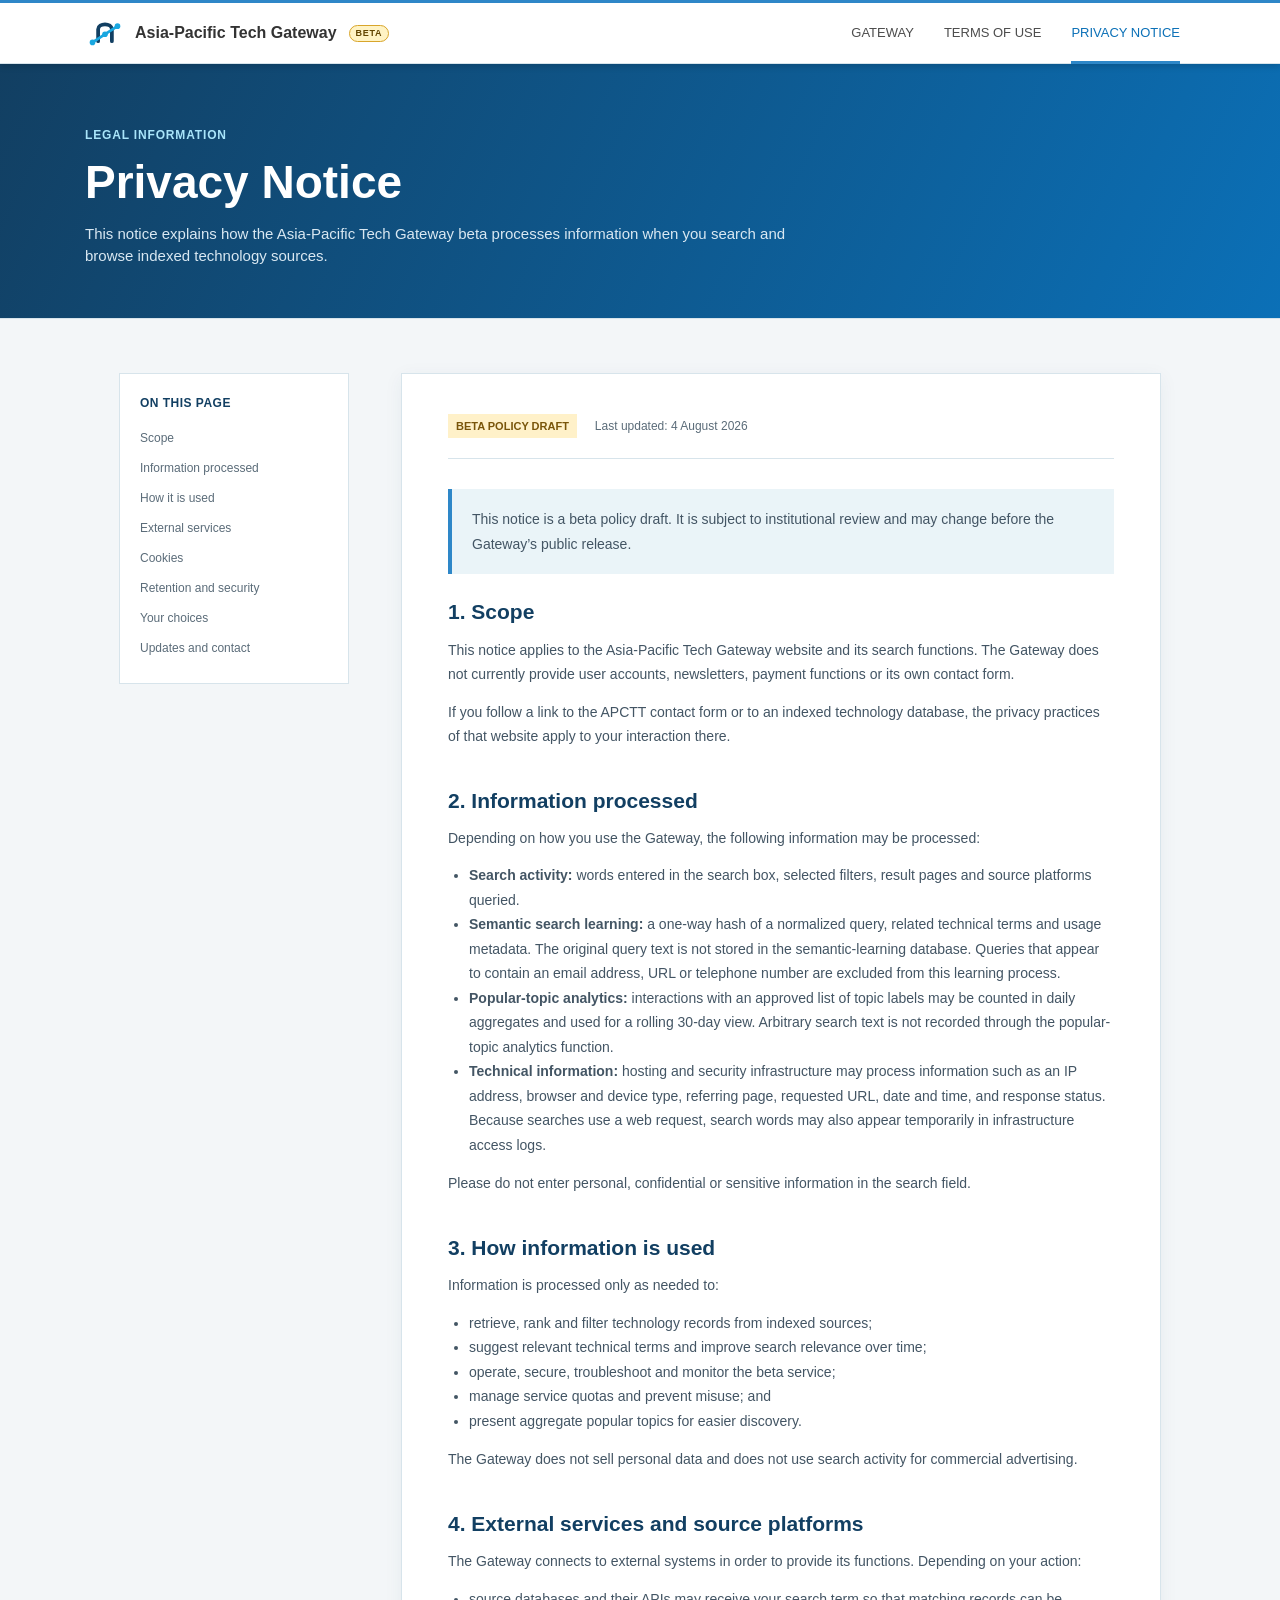
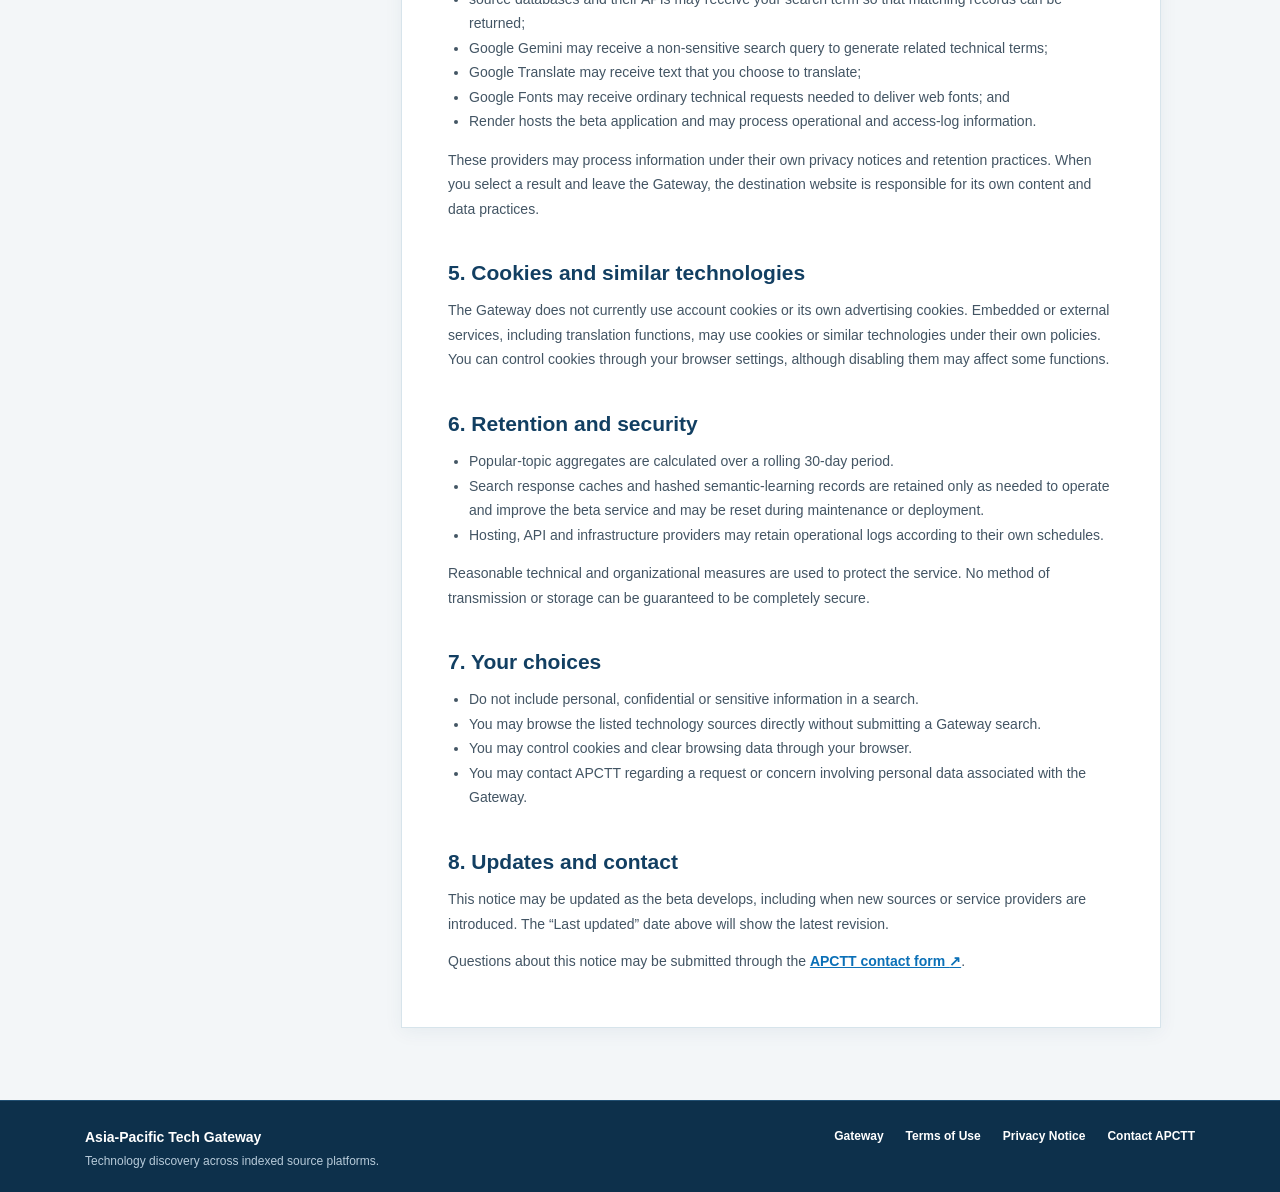
==== frontend/privacy-notice.html @ 3341d46a "Harden and refine APTG beta" ====
<!DOCTYPE html>
<html lang="en">
<head>
  <meta charset="UTF-8">
  <meta name="viewport" content="width=device-width, initial-scale=1.0">
  <meta http-equiv="Content-Security-Policy" content="default-src 'self'; base-uri 'self'; object-src 'none'; form-action 'self'; img-src 'self' data:; font-src 'self' data: https://fonts.gstatic.com; style-src 'self' 'unsafe-inline' https://fonts.googleapis.com; script-src 'none'; connect-src 'none';">
  <meta name="description" content="Privacy Notice for the Asia-Pacific Tech Gateway beta service.">
  <title>Privacy Notice | Asia-Pacific Tech Gateway</title>
  <link rel="preconnect" href="https://fonts.googleapis.com">
  <link rel="preconnect" href="https://fonts.gstatic.com" crossorigin>
  <link rel="icon" type="image/svg+xml" href="assets/tech-gateway-app-icon.svg?v=1">
  <link href="https://fonts.googleapis.com/css2?family=Roboto:wght@400;500;700&amp;display=swap" rel="stylesheet">
  <link rel="stylesheet" href="styles.css?v=17">
  <link rel="stylesheet" href="apctt-theme.css?v=5">
</head>
<body class="prototype-preview legal-page">
  <main class="apse">
    <nav class="gateway-nav" aria-label="Legal page navigation">
      <div class="gateway-container gateway-nav-inner">
        <a class="gateway-nav-brand" href="index.html">
          <img class="gateway-nav-logo" src="assets/tech-gateway-mark.svg" alt="" width="42" height="42">
          <strong>Asia-Pacific Tech Gateway</strong>
          <span class="gateway-beta-badge" aria-label="Beta version">Beta</span>
        </a>
        <div class="gateway-nav-links legal-nav-links">
          <a href="index.html">Gateway</a>
          <a href="terms-of-use.html">Terms of Use</a>
          <a class="active" href="privacy-notice.html">Privacy Notice</a>
        </div>
      </div>
    </nav>

    <header class="legal-hero" aria-labelledby="privacy-title">
      <div class="gateway-container">
        <span class="legal-eyebrow">Legal information</span>
        <h1 id="privacy-title">Privacy Notice</h1>
        <p>This notice explains how the Asia-Pacific Tech Gateway beta processes information when you search and browse indexed technology sources.</p>
      </div>
    </header>

    <div class="gateway-container legal-layout">
      <aside class="legal-toc" aria-label="On this page">
        <strong>On this page</strong>
        <a href="#scope">Scope</a>
        <a href="#information">Information processed</a>
        <a href="#purposes">How it is used</a>
        <a href="#services">External services</a>
        <a href="#cookies">Cookies</a>
        <a href="#retention">Retention and security</a>
        <a href="#choices">Your choices</a>
        <a href="#updates">Updates and contact</a>
      </aside>

      <article class="legal-article">
        <div class="legal-status">
          <strong>Beta policy draft</strong>
          <span>Last updated: 4 August 2026</span>
        </div>

        <div class="legal-callout">
          <p>This notice is a beta policy draft. It is subject to institutional review and may change before the Gateway’s public release.</p>
        </div>

        <section id="scope">
          <h2>1. Scope</h2>
          <p>This notice applies to the Asia-Pacific Tech Gateway website and its search functions. The Gateway does not currently provide user accounts, newsletters, payment functions or its own contact form.</p>
          <p>If you follow a link to the APCTT contact form or to an indexed technology database, the privacy practices of that website apply to your interaction there.</p>
        </section>

        <section id="information">
          <h2>2. Information processed</h2>
          <p>Depending on how you use the Gateway, the following information may be processed:</p>
          <ul>
            <li><strong>Search activity:</strong> words entered in the search box, selected filters, result pages and source platforms queried.</li>
            <li><strong>Semantic search learning:</strong> a one-way hash of a normalized query, related technical terms and usage metadata. The original query text is not stored in the semantic-learning database. Queries that appear to contain an email address, URL or telephone number are excluded from this learning process.</li>
            <li><strong>Popular-topic analytics:</strong> interactions with an approved list of topic labels may be counted in daily aggregates and used for a rolling 30-day view. Arbitrary search text is not recorded through the popular-topic analytics function.</li>
            <li><strong>Technical information:</strong> hosting and security infrastructure may process information such as an IP address, browser and device type, referring page, requested URL, date and time, and response status. Because searches use a web request, search words may also appear temporarily in infrastructure access logs.</li>
          </ul>
          <p>Please do not enter personal, confidential or sensitive information in the search field.</p>
        </section>

        <section id="purposes">
          <h2>3. How information is used</h2>
          <p>Information is processed only as needed to:</p>
          <ul>
            <li>retrieve, rank and filter technology records from indexed sources;</li>
            <li>suggest relevant technical terms and improve search relevance over time;</li>
            <li>operate, secure, troubleshoot and monitor the beta service;</li>
            <li>manage service quotas and prevent misuse; and</li>
            <li>present aggregate popular topics for easier discovery.</li>
          </ul>
          <p>The Gateway does not sell personal data and does not use search activity for commercial advertising.</p>
        </section>

        <section id="services">
          <h2>4. External services and source platforms</h2>
          <p>The Gateway connects to external systems in order to provide its functions. Depending on your action:</p>
          <ul>
            <li>source databases and their APIs may receive your search term so that matching records can be returned;</li>
            <li>Google Gemini may receive a non-sensitive search query to generate related technical terms;</li>
            <li>Google Translate may receive text that you choose to translate;</li>
            <li>Google Fonts may receive ordinary technical requests needed to deliver web fonts; and</li>
            <li>Render hosts the beta application and may process operational and access-log information.</li>
          </ul>
          <p>These providers may process information under their own privacy notices and retention practices. When you select a result and leave the Gateway, the destination website is responsible for its own content and data practices.</p>
        </section>

        <section id="cookies">
          <h2>5. Cookies and similar technologies</h2>
          <p>The Gateway does not currently use account cookies or its own advertising cookies. Embedded or external services, including translation functions, may use cookies or similar technologies under their own policies. You can control cookies through your browser settings, although disabling them may affect some functions.</p>
        </section>

        <section id="retention">
          <h2>6. Retention and security</h2>
          <ul>
            <li>Popular-topic aggregates are calculated over a rolling 30-day period.</li>
            <li>Search response caches and hashed semantic-learning records are retained only as needed to operate and improve the beta service and may be reset during maintenance or deployment.</li>
            <li>Hosting, API and infrastructure providers may retain operational logs according to their own schedules.</li>
          </ul>
          <p>Reasonable technical and organizational measures are used to protect the service. No method of transmission or storage can be guaranteed to be completely secure.</p>
        </section>

        <section id="choices">
          <h2>7. Your choices</h2>
          <ul>
            <li>Do not include personal, confidential or sensitive information in a search.</li>
            <li>You may browse the listed technology sources directly without submitting a Gateway search.</li>
            <li>You may control cookies and clear browsing data through your browser.</li>
            <li>You may contact APCTT regarding a request or concern involving personal data associated with the Gateway.</li>
          </ul>
        </section>

        <section id="updates">
          <h2>8. Updates and contact</h2>
          <p>This notice may be updated as the beta develops, including when new sources or service providers are introduced. The “Last updated” date above will show the latest revision.</p>
          <p>Questions about this notice may be submitted through the <a href="https://apctt.org/form/contact-us" target="_blank" rel="noopener noreferrer">APCTT contact form <span aria-hidden="true">↗</span></a>.</p>
        </section>
      </article>
    </div>
    <footer class="gateway-legal-footer">
      <div class="gateway-container gateway-legal-footer-inner">
        <div>
          <strong>Asia-Pacific Tech Gateway</strong>
          <p>Technology discovery across indexed source platforms.</p>
        </div>
        <nav aria-label="Legal information">
          <a href="index.html">Gateway</a>
          <a href="terms-of-use.html">Terms of Use</a>
          <a href="privacy-notice.html" aria-current="page">Privacy Notice</a>
          <a href="https://apctt.org/form/contact-us" target="_blank" rel="noopener noreferrer">Contact APCTT</a>
        </nav>
      </div>
    </footer>
  </main>
</body>
</html>
---- frontend/styles.css ----
.prototype-preview {
  margin: 0;
}

.apse {
  --blue-950: #101157;
  --blue-900: #153b72;
  --blue-800: #255f9e;
  --blue-700: #337ab7;
  --blue-600: #2e87c8;
  --blue-100: #e5eff8;
  --blue-50: #f1f6fa;
  --un-blue: #009edb; /* UN/ESCAP brand blue — used sparingly as an accent */
  --ink: #212529;
  --muted: #596674;
  --line: #d5e0ea;
  --soft: #f2f4f6;
  --white: #fff;
  --green: #237a57;
  --green-bg: #eaf7f0;
  --amber: #9b6515;
  --amber-bg: #fff5df;
  --slate-bg: #eef2f6;
  --shadow: 0 8px 28px rgba(16, 17, 87, 0.08);
  --font-body: "DM Sans", Arial, sans-serif;
  --font-display: "Manrope", Arial, sans-serif;
  display: flex;
  flex-direction: column;
  width: 100%;
  min-height: 100vh;
  margin: 0;
  color: var(--ink);
  background: var(--white);
  font-family: var(--font-body);
  line-height: 1.55;
  -webkit-font-smoothing: antialiased;
}

/* When page content is shorter than the viewport (e.g. the blank search
   state, or zoomed way out), stretch the closing About section to fill the
   remaining space instead of leaving bare white background beneath it. */
.apse > .app-view {
  flex: 0 0 auto;
}

.apse,
.apse * {
  box-sizing: border-box;
}

.apse button,
.apse input,
.apse select {
  font: inherit;
}

.apse button,
.apse a {
  -webkit-tap-highlight-color: transparent;
}

.apse a {
  color: inherit;
}

.gateway-container {
  width: min(1180px, calc(100% - 48px));
  margin: 0 auto;
}

.apse .visually-hidden {
  position: absolute;
  width: 1px;
  height: 1px;
  padding: 0;
  margin: -1px;
  overflow: hidden;
  clip: rect(0, 0, 0, 0);
  white-space: nowrap;
  border: 0;
}

.gateway-nav {
  position: sticky;
  z-index: 20;
  top: 0;
  border-bottom: 1px solid #cbd9e5;
  background: rgba(255, 255, 255, 0.97);
  box-shadow: 0 3px 14px rgba(16, 17, 87, 0.06);
  backdrop-filter: blur(10px);
}

.gateway-nav-inner {
  display: flex;
  min-height: 66px;
  align-items: stretch;
  justify-content: space-between;
  gap: 32px;
}

.gateway-nav-brand {
  display: flex;
  min-width: 215px;
  align-items: center;
  flex-direction: row;
  gap: 10px;
  justify-content: center;
  color: var(--blue-950);
  text-decoration: none;
}

.gateway-nav-logo {
  display: block;
  width: 42px;
  height: 42px;
  flex: 0 0 42px;
}

.gateway-nav-brand strong {
  font-family: var(--font-display);
  font-size: 15px;
  line-height: 1.2;
  white-space: nowrap;
}

.gateway-nav-brand span {
  margin-top: 3px;
  color: #708092;
  font-size: 9px;
  font-weight: 600;
  letter-spacing: 0.08em;
  text-transform: uppercase;
}

.gateway-nav-brand .gateway-beta-badge {
  display: inline-flex;
  margin: 0 0 0 2px;
  align-items: center;
  padding: 3px 6px;
  border: 1px solid #d8a52b;
  border-radius: 999px;
  color: #624500;
  background: #fff3c4;
  font-family: var(--font-body);
  font-size: 9px;
  font-weight: 700;
  line-height: 1;
  letter-spacing: 0.08em;
  white-space: nowrap;
}

.gateway-nav-links {
  display: flex;
  align-items: stretch;
}

.gateway-nav-links a {
  position: relative;
  display: flex;
  align-items: center;
  gap: 8px;
  padding: 0 20px;
  color: #4c5e70;
  font-size: 12px;
  font-weight: 700;
  text-decoration: none;
  white-space: nowrap;
}

.gateway-nav-links a::after {
  position: absolute;
  right: 20px;
  bottom: -1px;
  left: 20px;
  height: 3px;
  background: var(--blue-700);
  content: "";
  opacity: 0;
  transform: scaleX(0.5);
  transition: 0.2s ease;
}

.gateway-nav-links a:hover,
.gateway-nav-links a.active {
  color: var(--blue-700);
}

.gateway-nav-links a:hover::after,
.gateway-nav-links a.active::after {
  opacity: 1;
  transform: scaleX(1);
}

.nav-number {
  color: #91a3b4;
  font-size: 9px;
  font-weight: 700;
}

.nav-label-short {
  display: none;
}

/* Google Translate widget in the nav — tame the default styling */
.nav-translate {
  display: flex;
  align-items: center;
  padding-left: 16px;
}

.nav-translate .goog-te-gadget-simple {
  display: inline-flex;
  align-items: center;
  height: 34px;
  padding: 0 10px;
  border: 1px solid var(--line);
  border-radius: 3px;
  background: var(--white);
  font-family: var(--font-body);
  font-size: 12px;
}

.nav-translate .goog-te-gadget-simple:hover {
  border-color: var(--blue-600);
}

.nav-translate .goog-te-gadget-simple a,
.nav-translate .goog-te-gadget-simple span {
  color: #4c5e70;
  text-decoration: none;
}

.nav-translate .goog-te-gadget-icon {
  display: none;
}

/* Suppress Google's injected top banner frame and body offset */
.goog-te-banner-frame {
  display: none !important;
}

body {
  top: 0 !important;
}

.hero {
  position: relative;
  overflow: hidden;
  border-bottom: 1px solid #d5e0ea;
  background:
    linear-gradient(90deg, rgba(51, 122, 183, 0.055) 1px, transparent 1px),
    linear-gradient(rgba(51, 122, 183, 0.055) 1px, transparent 1px),
    linear-gradient(135deg, #ffffff 0%, #edf5fb 100%);
  background-size: 48px 48px, 48px 48px, auto;
}

.hero-pattern {
  position: absolute;
  top: -115px;
  right: -80px;
  width: 530px;
  height: 530px;
  border: 1px solid rgba(51, 122, 183, 0.12);
  border-radius: 50%;
  box-shadow:
    0 0 0 65px rgba(51, 122, 183, 0.03),
    0 0 0 130px rgba(51, 122, 183, 0.02);
}

.hero-pattern::before,
.hero-pattern::after {
  position: absolute;
  border: 1px solid rgba(51, 122, 183, 0.12);
  border-radius: 50%;
  content: "";
}

.hero-pattern::before {
  inset: 95px;
}

.hero-pattern::after {
  inset: 195px;
  background: rgba(255, 255, 255, 0.42);
}

.hero-content {
  position: relative;
  z-index: 1;
  max-width: 980px;
  padding-top: 68px;
  padding-bottom: 70px;
  text-align: center;
}

.hero-network-visual {
  display: none;
}

.eyebrow,
.section-kicker {
  color: var(--blue-700);
  font-size: 12px;
  font-weight: 700;
  letter-spacing: 0.16em;
  text-transform: uppercase;
}

.eyebrow {
  display: inline-flex;
  align-items: center;
  gap: 8px;
}

.eyebrow span {
  width: 22px;
  height: 2px;
  background: var(--un-blue);
}

.apse h1,
.apse h2,
.apse h3 {
  margin-top: 0;
  font-family: var(--font-display);
}

.hero h1 {
  max-width: 850px;
  margin: 19px auto 18px;
  color: #101157;
  font-size: clamp(36px, 5.1vw, 60px);
  line-height: 1.12;
  letter-spacing: -0.035em;
}

.hero h1 em {
  color: #337ab7;
  font-style: normal;
}

.hero-content > p {
  max-width: 670px;
  margin: 0 auto 36px;
  color: #526c86;
  font-size: 18px;
}

.search-form {
  display: flex;
  width: min(850px, 100%);
  min-height: 70px;
  margin: 0 auto;
  padding: 7px;
  border: 1px solid #b9cfe1;
  border-radius: 4px;
  background: var(--white);
  box-shadow: 0 12px 30px rgba(16, 17, 87, 0.11);
}

.search-icon {
  position: relative;
  flex: 0 0 52px;
}

.search-icon::before {
  position: absolute;
  top: 18px;
  left: 18px;
  width: 13px;
  height: 13px;
  border: 2px solid #71849a;
  border-radius: 50%;
  content: "";
}

.search-icon::after {
  position: absolute;
  top: 32px;
  left: 32px;
  width: 7px;
  height: 2px;
  background: #71849a;
  content: "";
  transform: rotate(45deg);
}

.search-form input {
  min-width: 0;
  flex: 1;
  border: 0;
  outline: 0;
  color: var(--ink);
  font-size: 16px;
}

.search-form input::placeholder {
  color: #8a99a9;
}

.button {
  display: inline-flex;
  align-items: center;
  justify-content: center;
  border-radius: 3px;
  font-weight: 700;
  text-decoration: none;
  cursor: pointer;
  transition: 0.2s ease;
}

.button-primary {
  border: 1px solid var(--blue-700);
  color: var(--white);
  background: var(--blue-700);
}

.apse a.button-primary {
  color: var(--white);
}

.button-primary:hover {
  border-color: var(--blue-900);
  background: var(--blue-900);
}

.search-button {
  min-width: 195px;
  gap: 8px;
  border: 0;
}

.search-button svg {
  width: 18px;
  fill: none;
  stroke: currentColor;
  stroke-linecap: round;
  stroke-linejoin: round;
  stroke-width: 2;
}

.popular-searches {
  display: flex;
  align-items: flex-start;
  flex-direction: column;
  justify-content: center;
  gap: 10px;
  margin-top: 25px;
  color: #6b7d91;
  font-size: 13px;
}

#popular-searches-label {
  white-space: nowrap;
}

.chip-list {
  display: flex;
  flex-wrap: wrap;
  justify-content: flex-start;
  gap: 8px;
}

.chip-list button {
  padding: 7px 12px;
  border: 1px solid #c5d7e6;
  border-radius: 3px;
  color: #395c7f;
  background: rgba(255, 255, 255, 0.75);
  font-size: 12px;
  cursor: pointer;
}

.chip-list button:hover {
  border-color: var(--blue-600);
  color: var(--blue-800);
  background: var(--white);
}

.search-section {
  padding: 32px 0 92px;
}

.sources-section {
  padding: 82px 0 92px;
}

.section-heading {
  display: flex;
  align-items: flex-end;
  justify-content: space-between;
  gap: 32px;
  margin-bottom: 35px;
}

.section-heading h2 {
  margin: 8px 0 7px;
  color: var(--blue-950);
  font-size: clamp(27px, 3vw, 36px);
  line-height: 1.2;
  letter-spacing: -0.025em;
}

.section-heading p {
  margin: 0;
  color: var(--muted);
}

#results-summary {
  color: #6b7d91;
  font-size: 12px;
  font-weight: 600;
}

.text-button {
  display: inline-flex;
  align-items: center;
  gap: 7px;
  padding: 8px 0;
  border: 0;
  color: var(--blue-700);
  background: transparent;
  font-size: 13px;
  font-weight: 700;
  cursor: pointer;
}

.text-button svg {
  width: 15px;
  fill: none;
  stroke: currentColor;
  stroke-linecap: round;
  stroke-width: 1.7;
}

.global-stats-bar {
  display: flex;
  flex-direction: column;
  gap: 22px;
  margin-bottom: 28px;
  padding: 36px 40px;
  border: 1px solid var(--blue-100);
  border-radius: 16px;
  background: var(--white);
  box-shadow: 0 18px 40px -22px rgba(16, 17, 87, 0.28);
}

.apse.has-active-search .global-stats-bar {
  gap: 0;
  padding: 18px 24px;
}

.apse.has-active-search .gsb-hint,
.apse.has-active-search .gsb-source-chips {
  display: none;
}

.apse.has-active-search .gsb-stat {
  flex-direction: row;
  justify-content: center;
  gap: 9px;
}

.apse.has-active-search .gsb-stat-number {
  font-size: 25px;
}

.apse.has-active-search .gsb-stat-label {
  font-size: 11px;
}

.gsb-stats-row {
  display: flex;
  justify-content: space-around;
  text-align: center;
}

.gsb-stat {
  display: flex;
  flex: 1 1 0;
  flex-direction: column;
  align-items: center;
  gap: 6px;
  padding: 0 16px;
  border-left: 1px solid var(--blue-100);
}

.gsb-stat:first-child {
  border-left: none;
}

.gsb-stat-number {
  color: var(--blue-800);
  font-family: var(--font-display);
  font-size: 38px;
  font-weight: 800;
  line-height: 1;
}

.gsb-stat-label {
  color: var(--muted);
  font-size: 12px;
  font-weight: 600;
  letter-spacing: 0.04em;
  text-transform: uppercase;
}

.gsb-hint {
  margin: 0;
  padding-top: 18px;
  border-top: 1px solid var(--blue-100);
  color: var(--muted);
  font-size: 13px;
}

.gsb-source-chips {
  display: flex;
  flex-wrap: wrap;
  gap: 12px;
}

.gsb-chip {
  display: inline-flex;
  align-items: center;
  gap: 6px;
  padding: 9px 16px;
  border: 1px solid var(--blue-100);
  border-radius: 999px;
  background: var(--blue-50);
  color: var(--ink);
  font-family: var(--font-body);
  font-size: 13px;
  font-weight: 600;
  cursor: pointer;
  transition: background-color 0.15s ease, border-color 0.15s ease, color 0.15s ease;
}

.gsb-chip span {
  color: var(--blue-700);
  font-weight: 800;
}

.gsb-chip:hover {
  border-color: var(--blue-700);
}

.gsb-chip.active {
  border-color: var(--blue-700);
  background: var(--blue-700);
  color: var(--white);
}

.gsb-chip.active span {
  color: var(--white);
}

.search-layout {
  display: grid;
  grid-template-columns: 245px minmax(0, 1fr);
  gap: 38px;
  align-items: start;
}

.apse:not(.has-active-search) .search-layout {
  grid-template-columns: 1fr;
}

.apse:not(.has-active-search) .filters,
.apse:not(.has-active-search) .mobile-filter-button {
  display: none;
}

.active-filters {
  display: flex;
  flex-wrap: wrap;
  gap: 8px;
  margin: -10px 0 22px;
}

.active-filters[hidden] {
  display: none;
}

.active-filter-chip {
  display: inline-flex;
  min-height: 34px;
  align-items: center;
  gap: 8px;
  padding: 6px 10px 6px 12px;
  border: 1px solid var(--blue-100);
  border-radius: 999px;
  color: var(--blue-800);
  background: var(--blue-50);
  font: 600 12px/1.2 var(--font-body);
  cursor: pointer;
}

.active-filter-chip:hover,
.active-filter-chip:focus-visible {
  border-color: var(--blue-700);
  outline: none;
}

.filters {
  position: sticky;
  top: 106px;
  padding: 24px 22px;
  border: 1px solid var(--line);
  border-radius: 4px;
  background: var(--white);
}

.filters-header {
  display: flex;
  align-items: center;
  justify-content: space-between;
  margin-bottom: 24px;
  padding-bottom: 18px;
  border-bottom: 1px solid var(--line);
}

.filters-header > div {
  display: flex;
  align-items: center;
  gap: 10px;
}

.filters h3 {
  margin: 0;
  font-size: 16px;
}

.filter-icon {
  position: relative;
  display: inline-block;
  width: 16px;
  height: 15px;
}

.filter-icon::before {
  position: absolute;
  inset: 1px 0 auto;
  height: 2px;
  background: currentColor;
  box-shadow: 0 6px currentColor, 0 12px currentColor;
  content: "";
}

.filter-icon::after {
  position: absolute;
  top: -1px;
  left: 4px;
  width: 3px;
  height: 5px;
  border: 2px solid var(--white);
  background: currentColor;
  box-shadow: 6px 6px 0 -2px var(--white), 6px 6px 0 0 currentColor, -2px 12px 0 -2px var(--white), -2px 12px 0 0 currentColor;
  content: "";
}

.filter-close {
  display: none;
  border: 0;
  background: transparent;
  font-size: 26px;
}

.filter-group {
  margin-bottom: 18px;
}

.filter-group label {
  display: block;
  margin-bottom: 7px;
  color: #344b63;
  font-size: 12px;
  font-weight: 700;
}

.filter-group select {
  width: 100%;
  height: 43px;
  padding: 0 36px 0 12px;
  border: 1px solid #ced9e3;
  border-radius: 3px;
  outline: 0;
  color: #4c6074;
  background: var(--white);
  font-size: 13px;
}

.filter-group select:focus {
  border-color: var(--blue-600);
  box-shadow: 0 0 0 3px rgba(31, 120, 207, 0.1);
}

.multiselect {
  position: relative;
}

.multiselect-toggle {
  display: flex;
  width: 100%;
  height: 43px;
  align-items: center;
  justify-content: space-between;
  padding: 0 12px;
  border: 1px solid #ced9e3;
  border-radius: 3px;
  outline: 0;
  color: #4c6074;
  background: var(--white);
  font-size: 13px;
  text-align: left;
  cursor: pointer;
}

.multiselect-toggle:hover,
.multiselect-toggle:focus {
  border-color: var(--blue-600);
}

.multiselect-toggle svg {
  width: 14px;
  flex: 0 0 14px;
  fill: none;
  stroke: #7c8ea1;
  stroke-linecap: round;
  stroke-width: 1.7;
}

.multiselect-toggle span {
  overflow: hidden;
  white-space: nowrap;
  text-overflow: ellipsis;
}

.multiselect-panel {
  position: absolute;
  z-index: 30;
  top: calc(100% + 4px);
  left: 0;
  overflow-y: auto;
  width: 100%;
  max-height: 200px;
  padding: 6px;
  border: 1px solid var(--line);
  border-radius: 4px;
  background: var(--white);
  box-shadow: 0 10px 28px rgba(16, 17, 87, 0.14);
  scrollbar-width: thin;
  scrollbar-color: #c2d4e5 var(--soft);
}

.multiselect-panel::-webkit-scrollbar {
  width: 5px;
}

.multiselect-panel::-webkit-scrollbar-track {
  background: var(--soft);
  border-radius: 3px;
}

.multiselect-panel::-webkit-scrollbar-thumb {
  border-radius: 3px;
  background: #c2d4e5;
}

.multiselect-panel::-webkit-scrollbar-thumb:hover {
  background: var(--blue-600);
}

.multiselect-option {
  display: flex;
  align-items: center;
  gap: 8px;
  padding: 7px 8px;
  border-radius: 3px;
  color: var(--ink);
  font-size: 13px;
  cursor: pointer;
}

.multiselect-option:hover {
  background: var(--soft);
}

.multiselect-option input {
  accent-color: var(--blue-700);
}

.filter-note {
  display: flex;
  gap: 9px;
  margin-top: 26px;
  padding: 13px;
  border-radius: 3px;
  color: #55708c;
  background: var(--blue-50);
}

.filter-note svg {
  flex: 0 0 17px;
  width: 17px;
  fill: none;
  stroke: var(--blue-700);
  stroke-linecap: round;
  stroke-width: 1.6;
}

.filter-note p {
  margin: 0;
  font-size: 11px;
  line-height: 1.45;
}

.mobile-filter-button {
  display: none;
}

.source-group {
  margin-bottom: 30px;
  overflow: hidden;
  border: 1px solid var(--line);
  border-radius: 4px;
  background: var(--white);
  box-shadow: 0 5px 20px rgba(18, 54, 88, 0.045);
}

.group-header {
  display: flex;
  align-items: center;
  justify-content: space-between;
  gap: 20px;
  padding: 19px 22px;
  border-bottom: 1px solid var(--line);
  background: #f4f7f9;
}

.group-source {
  display: flex;
  align-items: center;
  gap: 13px;
}

.source-initial {
  display: grid;
  width: 41px;
  height: 41px;
  flex: 0 0 41px;
  place-items: center;
  border: 1px solid #c6dbef;
  border-radius: 6px;
  color: var(--blue-800);
  background: var(--blue-100);
  font-family: var(--font-display);
  font-size: 15px;
  font-weight: 800;
}

.group-source h3 {
  margin: 0 0 2px;
  color: #183a5c;
  font-size: 16px;
}

.group-source p {
  margin: 0;
  color: #708196;
  font-size: 12px;
}

.group-meta {
  display: flex;
  align-items: center;
  gap: 12px;
}

.result-count {
  color: #6b7d91;
  font-size: 12px;
}

.status {
  display: inline-flex;
  align-items: center;
  gap: 6px;
  padding: 5px 9px;
  border-radius: 99px;
  font-size: 10px;
  font-weight: 700;
  white-space: nowrap;
}

.status::before {
  width: 5px;
  height: 5px;
  border-radius: 50%;
  background: currentColor;
  content: "";
}

.status-metadata {
  color: var(--green);
  background: var(--green-bg);
}

.status-redirect {
  color: var(--amber);
  background: var(--amber-bg);
}

.status-listed {
  color: #5b6c80;
  background: var(--slate-bg);
}

.technology-list {
  display: grid;
  grid-template-columns: 1fr 1fr;
}

.merged-grid-wrap {
  overflow: hidden;
  border: 1px solid var(--line);
  border-radius: 4px;
  background: var(--white);
  box-shadow: 0 5px 20px rgba(18, 54, 88, 0.045);
}

.technology-card {
  display: flex;
  min-width: 0;
  flex-direction: column;
  padding: 25px 25px 23px;
}

.technology-card:nth-child(odd) {
  border-right: 1px solid var(--line);
}

.technology-card:nth-child(n + 3) {
  border-top: 1px solid var(--line);
}

.technology-card.external-card {
  background: var(--surface-2, #f8f9fa);
  opacity: 0.92;
}

.card-external-link {
  display: inline-block;
  margin-top: 4px;
  padding: 9px 13px;
  font-size: 12px;
}

.card-top-row {
  display: flex;
  align-items: center;
  justify-content: space-between;
  gap: 8px;
  margin-bottom: 10px;
}

.card-top-row .card-sector {
  margin-bottom: 0;
}

.card-source-pill {
  overflow: hidden;
  max-width: 55%;
  padding: 3px 9px;
  border: 1px solid var(--blue-100);
  border-radius: 99px;
  color: var(--blue-800);
  background: var(--blue-50);
  font-size: 10px;
  font-weight: 700;
  white-space: nowrap;
  text-overflow: ellipsis;
}

.card-sector {
  margin-bottom: 10px;
  color: var(--blue-700);
  font-size: 10px;
  font-weight: 700;
  letter-spacing: 0.1em;
  text-transform: uppercase;
}

.technology-card h4 {
  margin: 0 0 10px;
  color: #173957;
  font-family: var(--font-display);
  font-size: 17px;
  line-height: 1.35;
}

.technology-card > p,
.technology-card .card-summary {
  display: -webkit-box;
  min-height: 41px;
  margin: 0 0 16px;
  overflow: hidden;
  color: #617387;
  font-size: 13px;
  line-height: 1.55;
  -webkit-box-orient: vertical;
  -webkit-line-clamp: 3;
}

.technology-card.translated .card-summary {
  display: block;
  overflow: visible;
  -webkit-line-clamp: unset;
}

.card-keywords {
  display: flex;
  flex-wrap: wrap;
  gap: 5px;
  margin: 0 0 14px;
}

.keyword-tag {
  padding: 3px 8px;
  border-radius: 3px;
  background: var(--blue-50);
  color: var(--blue-800);
  font-size: 11px;
  font-weight: 600;
}

.card-actions {
  display: flex;
  align-items: center;
  flex-wrap: wrap;
  gap: 8px;
  margin-top: auto;
  padding-top: 4px;
}

.card-detail-disclosure {
  margin: -4px 0 13px;
}

.card-detail-disclosure summary {
  width: fit-content;
  color: var(--blue-700);
  font-size: 12px;
  font-weight: 700;
  cursor: pointer;
}

.card-detail-disclosure .card-detail-panel {
  margin-bottom: 0;
}

.external-link-note {
  color: var(--muted);
  font-size: 10px;
}

.card-detail-panel {
  margin: 14px 0 10px;
  padding: 14px;
  border: 1px solid var(--line);
  border-radius: 4px;
  background: var(--soft);
  display: grid;
  gap: 8px;
}

.detail-row {
  display: grid;
  grid-template-columns: 120px 1fr;
  gap: 8px;
  font-size: 12px;
  line-height: 1.45;
}

.detail-label {
  color: var(--muted);
  font-weight: 700;
}

.detail-value {
  color: var(--ink);
}

.card-details {
  display: flex;
  flex-wrap: wrap;
  gap: 7px 14px;
  margin-top: auto;
  margin-bottom: 18px;
  color: #718196;
  font-size: 11px;
}

.browse-prompt {
  min-height: 280px;
  padding: 64px 36px;
}

.browse-prompt h3 {
  max-width: 620px;
  margin-right: auto;
  margin-left: auto;
  font-size: clamp(24px, 3vw, 34px);
}

.browse-prompt p {
  max-width: 680px;
  margin-right: auto;
  margin-left: auto;
}

.browse-prompt-kicker {
  display: block;
  margin-bottom: 10px;
  color: var(--blue-700);
  font-size: 11px;
  font-weight: 800;
  letter-spacing: 0.1em;
  text-transform: uppercase;
}

.empty-state.browse-prompt-compact {
  min-height: 0;
  padding: 28px 32px;
  text-align: left;
}

.empty-state.browse-prompt-compact p {
  max-width: none;
  margin: 0;
}

.card-details span {
  display: inline-flex;
  align-items: center;
  gap: 5px;
}

.card-details span::before {
  width: 4px;
  height: 4px;
  border-radius: 50%;
  background: #9db0c3;
  content: "";
}

.card-link {
  display: inline-flex;
  align-items: center;
  align-self: flex-start;
  gap: 8px;
  color: var(--blue-700);
  font-size: 12px;
  font-weight: 700;
  text-decoration: none;
}

.card-link:hover {
  color: var(--blue-950);
}

.card-link span {
  transition: transform 0.2s ease;
}

.card-link:hover span {
  transform: translateX(3px);
}

.redirect-card {
  display: flex;
  align-items: center;
  justify-content: space-between;
  gap: 30px;
  padding: 27px 25px;
}

.redirect-card h4 {
  margin: 0 0 5px;
  font-family: var(--font-display);
  font-size: 16px;
}

.redirect-card p {
  margin: 0;
  color: var(--muted);
  font-size: 13px;
}

.button-secondary {
  min-height: 42px;
  padding: 0 16px;
  border: 1px solid var(--blue-700);
  color: var(--blue-700);
  background: var(--white);
  font-size: 12px;
  white-space: nowrap;
}

.button-secondary:hover {
  color: var(--white);
  background: var(--blue-700);
}

.empty-state {
  padding: 64px 30px;
  border: 1px solid var(--line);
  border-radius: 8px;
  text-align: center;
  background: var(--soft);
}

.empty-state h3 {
  margin-bottom: 8px;
}

.empty-state p {
  margin: 0;
  color: var(--muted);
}

.results-warning {
  margin: 0 0 16px;
  padding: 11px 14px;
  border: 1px solid #e4c56a;
  border-radius: 4px;
  color: #684f00;
  background: #fff8dc;
  font-size: 13px;
}

.browse-prompt {
  background: var(--blue-50);
  border-color: var(--blue-100);
}

.browse-prompt a {
  color: var(--blue-700);
  font-weight: 700;
}

.sources-section {
  border-top: 5px solid var(--blue-700);
  background: #eef1f4;
}

.jpo-lookup-section {
  padding: 76px 0;
  border-top: 5px solid var(--un-blue);
  background: var(--white);
}

.jpo-lookup-form {
  display: flex;
  gap: 12px;
  max-width: 640px;
  margin-top: 8px;
}

.jpo-lookup-form input {
  flex: 1;
  height: 48px;
  padding: 0 16px;
  border: 1px solid #ced9e3;
  border-radius: 3px;
  color: var(--ink);
  font-size: 14px;
  outline: 0;
}

.jpo-lookup-form input:focus {
  border-color: var(--blue-600);
  box-shadow: 0 0 0 3px rgba(31, 120, 207, 0.1);
}

#jpo-lookup-result {
  margin-top: 24px;
}

.jpo-result-card {
  max-width: 640px;
  padding: 25px;
  border: 1px solid var(--line);
  border-radius: 4px;
  background: var(--soft);
}

.jpo-error p {
  color: var(--amber);
}

.source-count {
  display: flex;
  align-items: center;
  gap: 9px;
  color: var(--muted);
}

.source-count strong {
  color: var(--blue-800);
  font-family: var(--font-display);
  font-size: 28px;
}

.source-count span {
  max-width: 70px;
  font-size: 11px;
  line-height: 1.25;
}

.table-wrap {
  overflow-x: auto;
  border: 1px solid var(--line);
  border-radius: 4px;
  background: var(--white);
  box-shadow: var(--shadow);
}

.apse table {
  width: 100%;
  border-collapse: collapse;
  text-align: left;
}

.apse th {
  padding: 15px 20px;
  border-bottom: 1px solid var(--line);
  color: #65768a;
  background: #f8fafc;
  font-size: 10px;
  letter-spacing: 0.07em;
  text-transform: uppercase;
}

.apse td {
  padding: 18px 20px;
  border-bottom: 1px solid #e8edf2;
  color: #5f7185;
  font-size: 12px;
}

.apse tr:last-child td {
  border-bottom: 0;
}

.apse td:first-child {
  color: #24415e;
  font-weight: 700;
}

.table-link {
  color: var(--blue-700);
  font-weight: 700;
  text-decoration: none;
  white-space: nowrap;
}

.table-link:hover {
  text-decoration: underline;
}

/* ── Source detail cards grid ──────────────────────────────────────────────── */

.source-cards-grid {
  display: grid;
  grid-template-columns: repeat(2, minmax(0, 1fr));
  gap: 18px;
  margin-top: 24px;
}

.source-detail-card {
  display: flex;
  flex-direction: column;
  gap: 15px;
  min-width: 0;
  padding: 24px;
  background: var(--white);
  border: 1px solid var(--line);
  border-radius: 6px;
  box-shadow: var(--shadow);
}

.sdc-header {
  display: flex;
  align-items: flex-start;
  justify-content: space-between;
  gap: 12px;
}

.sdc-identity {
  display: flex;
  align-items: flex-start;
  gap: 12px;
  min-width: 0;
}

.sdc-initial {
  flex-shrink: 0;
  width: 44px;
  height: 44px;
  font-size: 14px;
}

.sdc-name {
  margin: 0;
  color: var(--blue-900);
  font-family: var(--font-display);
  font-size: 17px;
  font-weight: 700;
  line-height: 1.3;
}

.sdc-institution {
  margin: 2px 0 0;
  color: var(--muted);
  font-size: 12px;
  line-height: 1.4;
}

.sdc-access-row {
  display: flex;
  align-items: center;
  justify-content: space-between;
  gap: 12px;
  padding-bottom: 13px;
  border-bottom: 1px solid var(--line);
}

.sdc-country {
  margin: 0;
  color: #4d6175;
  font-size: 12px;
}

.sdc-access {
  display: inline-flex;
  align-items: center;
  gap: 6px;
  color: #3d5166;
  font-size: 11px;
  font-weight: 700;
  white-space: nowrap;
}

.sdc-access i {
  width: 7px;
  height: 7px;
  border-radius: 50%;
  background: #1f8a70;
}

.sdc-access.is-external i {
  background: #d28a16;
}

.sdc-catalogue-size {
  display: flex;
  align-items: baseline;
  gap: 7px;
}

.sdc-catalogue-size strong {
  color: var(--blue-800);
  font-family: var(--font-display);
  font-size: 25px;
  line-height: 1;
}

.sdc-catalogue-size span {
  color: var(--muted);
  font-size: 11px;
}

.sdc-stat-number {
  color: var(--blue-800);
  font-family: var(--font-display);
  font-size: 26px;
  font-weight: 800;
}

.sdc-stat-label {
  color: var(--muted);
  font-size: 12px;
}

.sdc-description {
  margin: 0;
  color: var(--ink);
  font-size: 13px;
  line-height: 1.6;
}

.sdc-capabilities {
  display: flex;
  flex-wrap: wrap;
  gap: 6px;
}

.sdc-capabilities span {
  padding: 5px 8px;
  border: 1px solid #d8e4eb;
  border-radius: 3px;
  color: #3d617c;
  background: #f6fafc;
  font-size: 10px;
  font-weight: 700;
}

.sdc-actions {
  display: flex;
  flex-wrap: wrap;
  gap: 8px;
  margin-top: auto;
  padding-top: 4px;
}

.sdc-search-btn {
  cursor: pointer;
}

.sources-overview {
  display: grid;
  grid-template-columns: minmax(0, 1.15fr) minmax(360px, 0.85fr);
  gap: 24px;
  padding: 24px;
  border: 1px solid #cbdce6;
  border-top: 4px solid var(--blue-700);
  background: var(--white);
  box-shadow: var(--shadow);
}

.sources-overview-copy {
  display: flex;
  align-items: flex-start;
  gap: 15px;
}

.sources-overview-icon {
  display: grid;
  flex: 0 0 42px;
  width: 42px;
  height: 42px;
  place-items: center;
  color: var(--blue-700);
  background: var(--blue-50);
}

.sources-overview-icon svg {
  width: 25px;
  height: 25px;
  fill: var(--white);
  stroke: currentColor;
  stroke-width: 1.8;
}

.sources-overview h3 {
  margin: 0 0 6px;
  color: var(--blue-900);
  font-family: var(--font-display);
  font-size: 16px;
}

.sources-overview p {
  max-width: 620px;
  margin: 0;
  color: var(--muted);
  font-size: 13px;
  line-height: 1.55;
}

.sources-overview-stats {
  display: grid;
  grid-template-columns: repeat(3, 1fr);
  border-left: 1px solid var(--line);
}

.sources-overview-stats > div {
  display: flex;
  align-items: center;
  flex-direction: column;
  justify-content: center;
  min-width: 0;
  padding: 4px 14px;
  text-align: center;
}

.sources-overview-stats > div + div {
  border-left: 1px solid var(--line);
}

.sources-overview-stats strong {
  color: var(--blue-800);
  font-family: var(--font-display);
  font-size: 27px;
  line-height: 1;
}

.sources-overview-stats span {
  margin-top: 6px;
  color: var(--muted);
  font-size: 10px;
  line-height: 1.3;
}

.source-access-key {
  display: flex;
  flex-wrap: wrap;
  gap: 10px 24px;
  margin-top: 18px;
  color: var(--muted);
  font-size: 11px;
}

.source-access-key > span {
  display: inline-flex;
  align-items: center;
}

.source-access-key strong {
  margin-right: 3px;
  color: #3d5166;
}

.access-dot {
  width: 8px;
  height: 8px;
  margin-right: 7px;
  border-radius: 50%;
}

.access-dot-searchable {
  background: #1f8a70;
}

.access-dot-external {
  background: #d28a16;
}

.source-access-key .source-join-link {
  margin-left: auto;
  color: var(--blue-700);
  font-weight: 700;
  text-decoration: none;
}

.source-join-link:hover {
  text-decoration: underline;
}

/* ── NTB slow-lane spinner ───────────────────────────────────────────────────── */

.ntb-spinner {
  padding: 24px 20px;
  color: var(--muted);
  font-size: 0.9rem;
}

/* ── Pagination ──────────────────────────────────────────────────────────────── */

.pagination-bar {
  display: flex;
  align-items: center;
  justify-content: center;
  flex-wrap: wrap;
  gap: 4px;
  padding: 20px 24px;
  border-top: 1px solid var(--line);
}

.pagination-page-btn {
  min-width: 36px;
  height: 36px;
  padding: 0 8px;
  border: 1px solid var(--line);
  border-radius: 6px;
  background: var(--white);
  color: var(--ink);
  font-size: 13px;
  cursor: pointer;
  transition: background 0.15s, color 0.15s, border-color 0.15s;
}

.pagination-page-btn:hover:not(:disabled):not(.active) {
  background: var(--soft);
  border-color: var(--blue-700);
}

.pagination-page-btn.active {
  background: var(--blue-700);
  color: #fff;
  border-color: var(--blue-700);
  font-weight: 600;
  cursor: default;
}

.pagination-page-btn:disabled {
  opacity: 0.35;
  cursor: default;
  pointer-events: none;
}

.pagination-ellipsis {
  display: inline-flex;
  align-items: center;
  padding: 0 4px;
  font-size: 13px;
  color: var(--muted);
  user-select: none;
}

.pagination-jump {
  display: inline-flex;
  align-items: center;
  gap: 6px;
  margin-left: 8px;
  padding-left: 12px;
  border-left: 1px solid var(--line);
}

.pagination-jump-input {
  width: 54px;
  height: 36px;
  padding: 0 8px;
  border: 1px solid var(--line);
  border-radius: 6px;
  font-size: 13px;
  text-align: center;
  color: var(--ink, #212529);
  background: var(--white, #fff);
  outline: none;
}

.pagination-jump-input:focus {
  border-color: var(--accent, #337ab7);
}

.pagination-jump-input::-webkit-inner-spin-button,
.pagination-jump-input::-webkit-outer-spin-button {
  -webkit-appearance: none;
}

.pagination-jump-label {
  font-size: 12px;
  color: var(--muted, #596674);
  white-space: nowrap;
}

.page-loading {
  opacity: 0.4;
  pointer-events: none;
  transition: opacity 0.15s ease;
}

/* ── Source detail page overlay ─────────────────────────────────────────────── */

.source-page {
  --blue-950: #101157;
  --blue-900: #153b72;
  --blue-800: #255f9e;
  --blue-700: #337ab7;
  --blue-600: #2e87c8;
  --blue-100: #e5eff8;
  --blue-50: #f1f6fa;
  --ink: #212529;
  --muted: #596674;
  --line: #d5e0ea;
  --soft: #f2f4f6;
  --white: #fff;
  --green: #237a57;
  --green-bg: #eaf7f0;
  --amber: #9b6515;
  --amber-bg: #fff5df;
  --slate-bg: #eef2f6;
  --font-body: "DM Sans", Arial, sans-serif;
  --font-display: "Manrope", Arial, sans-serif;
  position: fixed;
  inset: 0;
  z-index: 200;
  box-sizing: border-box;
  color: var(--ink);
  background: var(--white);
  font-family: var(--font-body);
  line-height: 1.55;
  overflow-y: auto;
  visibility: hidden;
  pointer-events: none;
  transform: translateX(100%);
  transition:
    transform 0.28s cubic-bezier(0.4, 0, 0.2, 1),
    visibility 0s linear 0.28s;
}

.source-page *,
.source-page *::before,
.source-page *::after {
  box-sizing: border-box;
}

.source-page button,
.source-page input {
  font: inherit;
}

.source-page.open {
  visibility: visible;
  pointer-events: auto;
  transform: translateX(0);
  transition-delay: 0s;
}

body.source-dialog-open {
  overflow: hidden;
}

.source-page-inner {
  max-width: 760px;
  margin: 0 auto;
  padding: 48px 24px 80px;
}

.sp-back {
  margin-bottom: 32px;
}

.sp-hero {
  display: flex;
  align-items: flex-start;
  gap: 20px;
  margin-bottom: 28px;
}

.sp-initial {
  width: 56px;
  height: 56px;
  font-size: 18px;
  flex-shrink: 0;
}

.sp-name {
  margin: 6px 0 4px;
  font-family: var(--font-display);
  font-size: 26px;
  color: var(--blue-900);
}

.sp-country {
  margin: 0;
  color: var(--muted);
  font-size: 13px;
}

.sp-stat-row {
  display: flex;
  gap: 24px;
  padding: 20px 24px;
  background: var(--blue-50);
  border-radius: 6px;
  margin-bottom: 24px;
}

.sp-stat {
  display: flex;
  align-items: baseline;
  gap: 6px;
}

.sp-desc {
  font-size: 15px;
  line-height: 1.7;
  color: var(--ink);
  margin-bottom: 28px;
}

.sp-section {
  padding: 20px 24px;
  border: 1px solid var(--line);
  border-radius: 6px;
  margin-bottom: 16px;
}

.sp-section h3 {
  margin: 0 0 8px;
  font-size: 11px;
  font-weight: 700;
  letter-spacing: 0.07em;
  text-transform: uppercase;
  color: var(--muted);
}

.sp-section p {
  margin: 0;
  font-size: 14px;
  line-height: 1.6;
  color: #3d5166;
}

.sp-hint-box {
  background: var(--blue-50);
  border-color: var(--blue-100);
}

.sp-hint-box p {
  color: var(--blue-700);
}

.sp-actions {
  display: flex;
  flex-wrap: wrap;
  gap: 12px;
  margin-top: 32px;
}

.about-section {
  display: flex;
  flex: 1 0 auto;
  align-items: center;
  padding: 76px 0;
  color: var(--white);
  background:
    linear-gradient(115deg, rgba(16, 17, 87, 0.99), rgba(37, 95, 158, 0.97)),
    var(--blue-950);
}

.about-layout {
  display: grid;
  gap: 30px;
}

.about-intro {
  display: grid;
  grid-template-columns: minmax(0, 0.85fr) minmax(0, 1.15fr);
  gap: clamp(46px, 7vw, 90px);
  align-items: start;
}

.section-kicker.light {
  color: #8dc5f1;
}

.about-section h2 {
  max-width: 580px;
  margin: 10px 0 0;
  font-size: clamp(26px, 3.3vw, 39px);
  line-height: 1.25;
  letter-spacing: -0.025em;
}

.about-section p {
  margin: 0 0 22px;
  color: #c9d9e8;
  font-size: 14px;
}

.about-overview {
  min-width: 0;
  padding-top: 3px;
}

.about-overview p:last-child {
  margin-bottom: 0;
}

.about-section a {
  display: inline-flex;
  gap: 8px;
  color: var(--white);
  font-size: 13px;
  font-weight: 700;
  text-decoration: none;
}

.about-pillars {
  display: grid;
  grid-template-columns: repeat(3, minmax(0, 1fr));
  gap: 14px;
  margin-top: 8px;
}

.about-pillars article {
  min-height: 154px;
  padding: 22px;
  border: 1px solid rgba(141, 197, 241, 0.24);
  border-top: 3px solid #7de0ff;
  background: rgba(255, 255, 255, 0.055);
}

.about-step {
  display: block;
  margin-bottom: 22px;
  color: #7de0ff;
  font-size: 11px;
  font-weight: 700;
  letter-spacing: 0.12em;
}

.about-pillars h3,
.about-source-cta h3 {
  margin: 0 0 7px;
  color: var(--white);
  font-size: 18px;
}

.about-section .about-pillars p {
  margin: 0;
  color: #dce8f2;
  font-size: 13px;
  line-height: 1.55;
}

.about-section .about-disclaimer {
  margin: 0;
  padding: 13px 16px;
  border-left: 3px solid #7de0ff;
  color: #dce8f2;
  background: rgba(255, 255, 255, 0.06);
  font-size: 12px;
  line-height: 1.55;
}

.about-source-cta {
  display: flex;
  align-items: center;
  justify-content: space-between;
  gap: 30px;
  padding: 22px 24px;
  border: 1px solid rgba(141, 197, 241, 0.28);
  background: rgba(255, 255, 255, 0.075);
}

.about-source-cta > div {
  max-width: 680px;
}

.about-section .about-source-cta p {
  margin: 0;
  font-size: 13px;
}

.about-section .about-source-cta a {
  min-height: 44px;
  flex: 0 0 auto;
  align-items: center;
  padding: 0 18px;
  border: 1px solid #7de0ff;
  color: #082b48;
  background: #7de0ff;
}

.about-section .about-source-cta a:hover {
  border-color: var(--white);
  background: var(--white);
}

@media (max-width: 900px) {
  .gateway-container {
    width: min(100% - 36px, 760px);
  }

  .search-layout {
    grid-template-columns: 1fr;
  }

  .filters {
    position: fixed;
    z-index: 50;
    top: 0;
    right: 0;
    bottom: 0;
    width: min(340px, 88vw);
    overflow-y: auto;
    border-radius: 0;
    box-shadow: -15px 0 40px rgba(7, 31, 57, 0.18);
    transform: translateX(110%);
    transition: transform 0.25s ease;
  }

  .filters.open {
    transform: translateX(0);
  }

  .filter-close {
    display: block;
  }

  .mobile-filter-button {
    display: inline-flex;
    gap: 10px;
    margin-bottom: 18px;
  }

  .about-intro {
    gap: 45px;
  }

  .gateway-nav-inner {
    min-height: 58px;
  }

  .gateway-nav-brand span {
    display: none;
  }

  .gateway-nav-links a {
    padding: 0 12px;
  }

  .gateway-nav-links a::after {
    right: 12px;
    left: 12px;
  }

  .sources-overview {
    grid-template-columns: 1fr;
  }

  .sources-overview-stats {
    padding-top: 18px;
    border-top: 1px solid var(--line);
    border-left: 0;
  }

}

@media (max-width: 720px) {
  .gateway-container {
    width: min(100% - 28px, 620px);
  }

  .gsb-stats-row {
    gap: 24px;
  }

  .gsb-stat-number {
    font-size: 22px;
  }

  .apse.has-active-search .global-stats-bar {
    padding: 15px 12px;
  }

  .apse.has-active-search .gsb-stats-row {
    gap: 8px;
  }

  .apse.has-active-search .gsb-stat {
    flex-direction: column;
    gap: 3px;
    padding: 0 7px;
  }

  .apse.has-active-search .gsb-stat-number {
    font-size: 20px;
  }

  .active-filters {
    margin-top: 0;
    overflow-x: auto;
    flex-wrap: nowrap;
    padding-bottom: 4px;
  }

  .active-filter-chip {
    flex: 0 0 auto;
  }

  .gateway-nav {
    position: relative;
    overflow: hidden;
  }

  .gateway-nav-inner {
    width: 100%;
    min-height: 0;
    flex-direction: column;
    gap: 0;
  }

  .gateway-nav-brand {
    min-width: 0;
    padding: 14px;
    border-bottom: 1px solid var(--line);
  }

  .gateway-nav-brand strong {
    font-size: 14px;
  }

  .gateway-nav-brand span {
    display: block;
  }

  .gateway-nav-links {
    width: 100%;
    overflow: hidden;
  }

  .gateway-nav-links a {
    min-height: 47px;
    flex: 1 1 33.33%;
    justify-content: center;
    padding: 0 8px;
    font-size: 11px;
  }

  .gateway-nav-links a::after {
    right: 8px;
    left: 8px;
  }

  .nav-label-full {
    display: none;
  }

  .nav-label-short {
    display: inline;
  }

  .hero-content {
    padding-top: 58px;
    padding-bottom: 62px;
  }

  .hero h1 {
    font-size: 37px;
  }

  .hero-content > p {
    font-size: 16px;
  }

  .search-form {
    min-height: 0;
    flex-wrap: wrap;
    padding: 6px;
  }

  .search-icon {
    flex-basis: 42px;
    height: 50px;
  }

  .search-icon::before {
    top: 16px;
    left: 13px;
  }

  .search-icon::after {
    top: 30px;
    left: 27px;
  }

  .search-form input {
    height: 50px;
  }

  .search-button {
    width: 100%;
    min-height: 48px;
  }

  .popular-searches {
    align-items: flex-start;
    flex-direction: column;
  }

  .chip-list {
    justify-content: flex-start;
  }

  .search-section,
  .sources-section {
    padding: 62px 0 70px;
  }

  .section-heading {
    align-items: flex-start;
    flex-direction: column;
    gap: 15px;
  }

  .source-cards-grid {
    grid-template-columns: 1fr;
  }

  .source-access-key .source-join-link {
    width: 100%;
    margin-left: 0;
  }

  .results-heading .text-button {
    display: none;
  }

  .technology-list {
    grid-template-columns: 1fr;
  }

  .technology-card:nth-child(odd) {
    border-right: 0;
  }

  .technology-card:nth-child(n + 2) {
    border-top: 1px solid var(--line);
  }

  .group-header {
    align-items: flex-start;
    flex-direction: column;
  }

  .group-meta {
    width: 100%;
    justify-content: space-between;
  }

  .redirect-card {
    align-items: flex-start;
    flex-direction: column;
  }

  .about-intro {
    grid-template-columns: 1fr;
    gap: 28px;
  }

  .about-pillars {
    grid-template-columns: 1fr;
  }

  .about-pillars article {
    min-height: 0;
  }

  .about-step {
    margin-bottom: 14px;
  }

  .about-source-cta {
    align-items: flex-start;
    flex-direction: column;
    gap: 18px;
  }

  .about-section .about-source-cta a {
    width: 100%;
    justify-content: center;
  }

}

@media (max-width: 460px) {
  .hero h1 {
    font-size: 32px;
  }

  .hero-pattern {
    opacity: 0.7;
  }

  .source-initial {
    width: 36px;
    height: 36px;
    flex-basis: 36px;
  }

  .sources-overview {
    padding: 18px;
  }

  .sources-overview-copy {
    gap: 11px;
  }

  .sources-overview-stats > div {
    padding: 3px 7px;
  }

  .sources-overview-stats strong {
    font-size: 23px;
  }

  .source-detail-card {
    padding: 20px;
  }

  .sdc-access-row {
    align-items: flex-start;
    flex-direction: column;
    gap: 7px;
  }

  .sdc-actions .button {
    width: 100%;
  }

  .apse td,
  .apse th {
    padding-right: 15px;
    padding-left: 15px;
  }
}

@media (prefers-reduced-motion: reduce) {
  .apse *,
  .apse *::before,
  .apse *::after {
    transition-duration: 0.01ms !important;
  }
}

/* ── Search results redesign ───────────────────────────────────────────────── */

.results-toolbar {
  margin-bottom: 24px;
  border: 1px solid var(--line);
  border-radius: 8px;
  background: var(--white);
}

.results-toolbar-filter-row {
  display: flex;
  min-height: 52px;
  align-items: center;
  gap: 10px;
  padding: 10px 16px;
  border-bottom: 1px solid var(--blue-100);
}

.active-filters-label {
  flex: 0 0 auto;
  color: var(--muted);
  font-size: 12px;
  font-weight: 600;
}

.results-toolbar .active-filters {
  flex: 1 1 auto;
  margin: 0;
}

.results-toolbar-filter-row .text-button {
  display: inline-flex;
  flex: 0 0 auto;
  align-items: center;
  gap: 5px;
  padding: 6px;
  font-size: 12px;
  font-weight: 700;
  white-space: nowrap;
}

.results-toolbar-filter-row .text-button svg {
  width: 13px;
}

.results-toolbar-main {
  display: flex;
  align-items: center;
  gap: 22px;
  padding: 14px 16px;
}

.results-toolbar .results-heading {
  min-width: 250px;
  flex: 1 1 auto;
  margin: 0;
}

.results-toolbar .results-heading h2 {
  margin: 2px 0;
  font-size: 19px;
}

.results-toolbar .results-heading p {
  margin: 0;
}

.apse.has-active-search .results-toolbar .global-stats-bar {
  flex: 0 1 470px;
  gap: 0;
  margin: 0;
  padding: 0;
  border: 0;
  border-radius: 0;
  box-shadow: none;
}

.apse.has-active-search .results-toolbar .gsb-stat {
  flex-direction: row;
  justify-content: center;
  gap: 6px;
  padding: 0 12px;
}

.apse.has-active-search .results-toolbar .gsb-stat-number {
  font-size: 17px;
}

.apse.has-active-search .results-toolbar .gsb-stat-label {
  font-size: 10px;
  letter-spacing: 0;
  text-transform: none;
}

.results-view-toggle {
  display: inline-flex;
  flex: 0 0 auto;
  overflow: hidden;
  border: 1px solid var(--line);
  border-radius: 6px;
}

.view-toggle-button {
  width: 36px;
  height: 34px;
  padding: 0;
  border: 0;
  border-left: 1px solid var(--line);
  color: var(--muted);
  background: var(--white);
  cursor: pointer;
}

.view-toggle-button:first-child {
  border-left: 0;
}

.view-toggle-button.active {
  color: var(--white);
  background: var(--blue-700);
}

.apse:not(.has-active-search) .results-toolbar {
  border: 0;
  background: transparent;
}

.apse:not(.has-active-search) .results-toolbar-filter-row,
.apse:not(.has-active-search) .results-view-toggle {
  display: none;
}

.apse:not(.has-active-search) .results-toolbar-main {
  display: flex;
  padding: 0;
  flex-direction: column-reverse;
  align-items: stretch;
}

.apse:not(.has-active-search) .results-toolbar .global-stats-bar {
  margin-bottom: 4px;
}

.apse:not(.has-active-search) .results-toolbar .results-heading {
  margin-top: 22px;
}

.filters {
  width: 264px;
  padding: 20px;
}

.filter-group {
  margin: 0;
  padding: 0;
  border-bottom: 1px solid var(--blue-100);
}

.filter-group > label {
  display: none;
}

.facet-group-toggle {
  display: flex;
  width: 100%;
  min-height: 46px;
  align-items: center;
  justify-content: space-between;
  padding: 0;
  border: 0;
  color: var(--ink);
  background: transparent;
  font-size: 13px;
  font-weight: 700;
  text-align: left;
  cursor: pointer;
}

.facet-group-toggle strong {
  display: inline-flex;
  min-width: 20px;
  height: 20px;
  align-items: center;
  justify-content: center;
  margin-left: 5px;
  border-radius: 10px;
  color: var(--blue-700);
  background: var(--blue-50);
  font-size: 10px;
}

.facet-group-toggle svg {
  width: 16px;
  transition: transform 0.15s ease;
}

.facet-group-toggle[aria-expanded="true"] svg {
  transform: rotate(180deg);
}

.facet-options {
  display: flex;
  max-height: 220px;
  flex-direction: column;
  gap: 9px;
  overflow-y: auto;
  padding: 0 2px 14px;
}

.facet-options[hidden],
.filter-backdrop[hidden] {
  display: none;
}

.filter-group label.facet-option {
  display: flex;
  align-items: flex-start;
  justify-content: space-between;
  gap: 10px;
  margin: 0;
  color: var(--ink);
  font-size: 12px;
  font-weight: 600;
  line-height: 1.35;
  cursor: pointer;
}

.facet-option > span {
  display: flex;
  flex: 1 1 auto;
  min-width: 0;
  align-items: flex-start;
  gap: 8px;
}

.facet-option input {
  width: 15px;
  height: 15px;
  flex: 0 0 auto;
  margin: 1px 0 0;
  accent-color: var(--blue-700);
}

.facet-option small {
  flex: 0 0 auto;
  color: var(--muted);
  font-size: 11px;
  font-weight: 500;
  text-align: right;
}

.facet-option small.facet-availability {
  display: inline-flex;
  min-width: 14px;
  align-items: center;
  justify-content: center;
  padding-top: 3px;
}

.facet-option small.facet-availability span {
  width: 8px;
  height: 8px;
  border: 1px solid #18723a;
  border-radius: 50%;
  background: #26a052;
  box-shadow: 0 0 0 2px rgb(38 160 82 / 12%);
}

/* Legal footer and standalone policy pages */
.gateway-legal-footer {
  padding: 26px 0 22px;
  border-top: 1px solid #214f72;
  color: #dce9f2;
  background: #0d304b;
}

.gateway-legal-footer-inner {
  display: flex;
  align-items: flex-start;
  justify-content: space-between;
  gap: 32px;
}

.gateway-legal-footer strong {
  display: block;
  color: var(--white);
  font-size: 14px;
}

.gateway-legal-footer p {
  margin: 4px 0 0;
  color: #b7cad9;
  font-size: 12px;
}

.gateway-legal-footer nav {
  display: flex;
  flex-wrap: wrap;
  justify-content: flex-end;
  gap: 10px 22px;
}

.gateway-legal-footer a {
  color: var(--white);
  font-size: 12px;
  font-weight: 600;
  text-decoration: none;
}

.gateway-legal-footer a:hover {
  text-decoration: underline;
  text-underline-offset: 3px;
}

.gateway-external-link-note {
  margin-top: 20px;
  padding-top: 16px;
  border-top: 1px solid rgba(255, 255, 255, 0.14);
  color: #9fb7c9;
  font-size: 11px;
  line-height: 1.5;
}

.legal-page,
.legal-page .apse {
  background: #f3f6f8;
}

.legal-nav-links a {
  display: flex;
  min-height: 60px;
  align-items: center;
}

.legal-hero {
  padding: 58px 0 50px;
  border-bottom: 1px solid var(--line);
  color: var(--white);
  background: linear-gradient(115deg, #123f62, #0b70b7);
}

.legal-eyebrow {
  display: inline-flex;
  margin-bottom: 12px;
  color: #a9e5fa;
  font-size: 12px;
  font-weight: 700;
  letter-spacing: 0.07em;
  text-transform: uppercase;
}

.legal-hero h1 {
  margin: 0;
  font-size: clamp(32px, 4vw, 46px);
  line-height: 1.15;
}

.legal-hero p {
  max-width: 720px;
  margin: 14px 0 0;
  color: #d9e8f2;
  font-size: 15px;
}

.legal-layout {
  display: grid;
  grid-template-columns: 230px minmax(0, 760px);
  justify-content: center;
  gap: 52px;
  padding-top: 54px;
  padding-bottom: 72px;
}

.legal-toc {
  position: sticky;
  top: 90px;
  align-self: start;
  padding: 20px;
  border: 1px solid var(--line);
  background: var(--white);
}

.legal-toc strong {
  display: block;
  margin-bottom: 11px;
  color: var(--blue-900);
  font-size: 12px;
  letter-spacing: 0.04em;
  text-transform: uppercase;
}

.legal-toc a {
  display: block;
  padding: 6px 0;
  color: var(--muted);
  font-size: 12px;
  text-decoration: none;
}

.legal-toc a:hover {
  color: var(--blue-700);
  text-decoration: underline;
}

.legal-article {
  min-width: 0;
  padding: 40px 46px;
  border: 1px solid var(--line);
  background: var(--white);
  box-shadow: 0 4px 18px rgba(18, 63, 98, 0.06);
}

.legal-status {
  display: flex;
  flex-wrap: wrap;
  align-items: center;
  gap: 10px 18px;
  margin-bottom: 30px;
  padding-bottom: 20px;
  border-bottom: 1px solid var(--line);
  color: var(--muted);
  font-size: 12px;
}

.legal-status strong {
  padding: 4px 8px;
  color: #79550a;
  background: #fff1c9;
  font-size: 11px;
  text-transform: uppercase;
}

.legal-article section {
  scroll-margin-top: 90px;
}

.legal-article section + section {
  margin-top: 34px;
  padding-top: 4px;
}

.legal-article h2 {
  margin: 0 0 12px;
  color: var(--blue-900);
  font-size: 21px;
  line-height: 1.3;
}

.legal-article h3 {
  margin: 22px 0 8px;
  color: var(--ink);
  font-size: 15px;
}

.legal-article p,
.legal-article li {
  color: #435564;
  font-size: 14px;
  line-height: 1.75;
}

.legal-article p {
  margin: 0 0 13px;
}

.legal-article ul {
  margin: 10px 0 14px;
  padding-left: 21px;
}

.legal-article a {
  color: var(--blue-700);
  font-weight: 600;
}

.legal-callout {
  margin: 24px 0;
  padding: 18px 20px;
  border-left: 4px solid var(--un-blue);
  background: var(--blue-50);
}

.legal-callout p:last-child {
  margin-bottom: 0;
}

@media (max-width: 900px) {
  .legal-layout {
    grid-template-columns: 1fr;
    gap: 20px;
  }

  .legal-toc {
    position: static;
  }
}

@media (max-width: 720px) {
  .gateway-legal-footer-inner {
    flex-direction: column;
  }

  .gateway-legal-footer nav {
    justify-content: flex-start;
  }

  .legal-nav-links {
    display: none;
  }

  .legal-hero {
    padding: 42px 0 38px;
  }

  .legal-layout {
    padding-top: 28px;
    padding-bottom: 44px;
  }

  .legal-article {
    padding: 28px 22px;
  }
}

.filter-note {
  margin-top: 18px;
}

.filter-header-actions {
  display: flex;
  align-items: center;
  gap: 8px;
}

.reset-filters {
  padding: 5px;
  font-size: 12px;
}

.filter-sheet-handle,
.filter-backdrop {
  display: none;
}

.mobile-results-utility {
  display: none;
}

.merged-grid-wrap {
  overflow: visible;
  border: 0;
  border-radius: 0;
  background: transparent;
  box-shadow: none;
}

.technology-list {
  gap: 16px;
}

.technology-list.view-list {
  grid-template-columns: minmax(0, 1fr);
}

.technology-list.view-grid {
  grid-template-columns: repeat(2, minmax(0, 1fr));
}

.technology-list .technology-card,
.technology-list .technology-card:nth-child(odd),
.technology-list .technology-card:nth-child(n + 2),
.technology-list .technology-card:nth-child(n + 3) {
  padding: 18px;
  border: 1px solid var(--line);
  border-radius: 8px;
  background: var(--white);
}

.card-context {
  display: flex;
  min-width: 0;
  align-items: center;
  gap: 9px;
}

.card-top-row .card-sector {
  overflow: hidden;
  max-width: 320px;
  padding: 3px 8px;
  border-radius: 4px;
  color: var(--blue-700);
  background: var(--blue-50);
  letter-spacing: 0.04em;
  white-space: nowrap;
  text-overflow: ellipsis;
}

.card-country {
  flex: 0 0 auto;
  color: var(--muted);
  font-size: 12px;
}

.card-source-pill {
  border: 0;
  border-radius: 4px;
  color: var(--muted);
  background: var(--soft);
}

.card-footer {
  display: grid;
  grid-template-columns: minmax(0, 1fr) auto;
  align-items: start;
  gap: 14px;
  margin-top: auto;
  padding-top: 12px;
  border-top: 1px solid var(--blue-100);
}

.card-detail-disclosure {
  margin: 0;
}

.card-actions {
  justify-content: flex-end;
  margin: 0;
  padding: 0;
}

.card-external-link {
  margin: 0;
}

.pagination-bar {
  margin-top: 26px;
  border: 0;
  border-top: 1px solid var(--line);
  background: var(--white);
}

.nowrap {
  white-space: nowrap;
}

.redirect-source-section {
  margin-top: 24px;
}

.redirect-source-heading {
  display: flex;
  align-items: flex-end;
  justify-content: space-between;
  gap: 20px;
  margin-bottom: 12px;
  padding: 0 2px;
}

.redirect-source-title {
  display: flex;
  align-items: center;
  gap: 10px;
  margin-top: 7px;
}

.redirect-source-title h3,
.redirect-source-title p {
  margin: 0;
}

.redirect-source-title h3 {
  color: var(--blue-900);
  font-size: 17px;
}

.redirect-source-title p {
  color: var(--muted);
  font-size: 12px;
}

.redirect-technology-list {
  gap: 16px;
}

.redirect-card-organisation {
  align-self: center;
  color: var(--muted);
  font-size: 11px;
}

@media (max-width: 900px) {
  .results-toolbar-main {
    align-items: flex-start;
    flex-wrap: wrap;
  }

  .apse.has-active-search .results-toolbar .global-stats-bar {
    flex-basis: 100%;
  }

  .results-view-toggle {
    display: none;
  }

  .filters {
    position: fixed;
    z-index: 70;
    top: auto;
    right: 0;
    bottom: 0;
    left: 0;
    width: 100%;
    max-height: min(86vh, 760px);
    padding: 8px 18px 0;
    overflow-y: auto;
    border: 0;
    border-radius: 22px 22px 0 0;
    box-shadow: 0 -16px 42px rgba(7, 31, 57, 0.2);
    transform: translateY(110%);
  }

  .filters.open {
    transform: translateY(0);
  }

  .filter-sheet-handle {
    display: block;
    width: 38px;
    height: 4px;
    margin: 0 auto 6px;
    border-radius: 2px;
    background: var(--line);
  }

  .filters-header {
    position: sticky;
    z-index: 2;
    top: -8px;
    margin: 0 -18px 4px;
    padding: 12px 18px;
    background: var(--white);
  }

  .filter-backdrop {
    position: fixed;
    z-index: 60;
    inset: 0;
    display: block;
    border: 0;
    background: rgba(9, 31, 48, 0.42);
    opacity: 0;
    transition: opacity 0.2s ease;
  }

  .filter-backdrop.visible {
    opacity: 1;
  }

  .mobile-results-utility {
    position: sticky;
    z-index: 15;
    top: 0;
    display: flex;
    margin-bottom: 14px;
    padding: 8px 0;
    background: #f7f9fb;
  }

  .mobile-filter-button {
    display: inline-flex;
    width: 100%;
    min-height: 40px;
    justify-content: center;
    gap: 8px;
    margin: 0;
  }

  .mobile-filter-count {
    display: inline-flex;
    min-width: 20px;
    height: 20px;
    align-items: center;
    justify-content: center;
    border-radius: 10px;
    color: var(--white);
    background: var(--blue-700);
    font-size: 11px;
  }

  .mobile-filter-count[hidden] {
    display: none;
  }
}

@media (max-width: 720px) {
  .results-toolbar-filter-row {
    align-items: flex-start;
    padding: 10px 12px;
  }

  .active-filters-label {
    display: none;
  }

  .results-toolbar .active-filters {
    overflow-x: auto;
    flex-wrap: nowrap;
  }

  .results-toolbar-main {
    padding: 12px;
  }

  .apse.has-active-search .results-toolbar .global-stats-bar {
    display: none;
  }

  .technology-list,
  .technology-list.view-grid {
    grid-template-columns: minmax(0, 1fr);
  }

  .technology-list .technology-card,
  .technology-list .technology-card:nth-child(odd),
  .technology-list .technology-card:nth-child(n + 2),
  .technology-list .technology-card:nth-child(n + 3) {
    padding: 14px;
  }

  .card-top-row {
    align-items: flex-start;
  }

  .card-context {
    align-items: flex-start;
    flex-direction: column;
    gap: 5px;
  }

  .card-source-pill {
    max-width: 45%;
  }

  .technology-card .card-summary {
    -webkit-line-clamp: 2;
  }

  .card-footer {
    grid-template-columns: 1fr 1fr;
    align-items: start;
  }

  .card-detail-disclosure summary,
  .card-external-link {
    display: flex;
    min-height: 38px;
    align-items: center;
    justify-content: center;
    padding: 8px;
    border-radius: 4px;
    text-align: center;
  }

  .card-detail-disclosure summary {
    width: 100%;
    border: 1px solid var(--blue-700);
  }

  .card-actions,
  .card-external-link {
    width: 100%;
  }

  .card-detail-disclosure[open] {
    grid-column: 1 / -1;
  }

  .pagination-jump {
    display: none;
  }
}
---- frontend/apctt-theme.css ----
/*
 * Default APCTT-aligned visual theme.
 *
 * The original APSE design remains available for comparison with
 * ?theme=classic, which disables this stylesheet before the page renders.
 */

.apse {
  --blue-950: #123f62;
  --blue-900: #123f62;
  --blue-800: #0b70b7;
  --blue-700: #0b70b7;
  --blue-600: #2e87c8;
  --blue-100: #d7e4eb;
  --blue-50: #eaf4f8;
  --un-blue: #2e87c8;
  --ink: #333;
  --muted: #5b6c79;
  --line: #d7e4eb;
  --soft: #f2f2f2;
  --shadow: 0 2px 6px rgba(0, 0, 0, 0.1);
  --font-body: "Roboto", Arial, Helvetica, sans-serif;
  --font-display: "Roboto", Arial, Helvetica, sans-serif;
  background: #fff;
  color: #333;
  font-family: var(--font-body);
  font-size: 16px;
  line-height: 1.5;
}

.gateway-container {
  width: min(1110px, calc(100% - 48px));
}

.gateway-nav {
  border-top: 3px solid #2e87c8;
  border-bottom: 1px solid #d7e4eb;
  background: #fff;
  box-shadow: 0 3px 6px rgba(0, 0, 0, 0.14);
  backdrop-filter: none;
}

.gateway-nav-inner {
  min-height: 60px;
}

.gateway-nav-brand {
  color: #123f62;
}

.gateway-nav-logo {
  width: 40px;
  height: 40px;
  flex-basis: 40px;
}

.gateway-nav-brand strong {
  font-size: 16px;
  font-weight: 700;
}

.gateway-nav-brand span {
  color: #5b6c79;
  font-size: 10px;
  letter-spacing: 0.04em;
}

.gateway-nav-links a {
  padding: 0 15px;
  color: #4d4d4d;
  font-size: 13px;
  font-weight: 500;
  text-transform: uppercase;
}

.gateway-nav-links a::after {
  right: 15px;
  left: 15px;
  height: 3px;
  background: #2e87c8;
}

.gateway-nav-links a:hover,
.gateway-nav-links a.active {
  color: #0b70b7;
}

.nav-number {
  display: none;
}

.nav-translate .goog-te-gadget-simple {
  border-color: #d7e4eb;
  border-radius: 0;
  font-family: var(--font-body);
}

.hero {
  border-bottom: 1px solid #d7e4eb;
  background: linear-gradient(110deg, #fff 0%, #eaf4f8 100%);
}

.hero-pattern {
  display: none;
}

.hero-content {
  max-width: none;
  padding-top: 54px;
  padding-bottom: 58px;
  text-align: left;
}

.eyebrow,
.section-kicker {
  color: #0b70b7;
  font-size: 13px;
  font-weight: 700;
  letter-spacing: 0.02em;
}

.eyebrow span {
  display: none;
}

.hero h1 {
  max-width: 760px;
  margin: 10px 0 12px;
  color: #123f62;
  font-size: clamp(30px, 3.5vw, 38px);
  line-height: 1.2;
  letter-spacing: 0;
}

.hero h1 em {
  color: #123f62;
}

.hero-content > p {
  max-width: 680px;
  margin: 0 0 28px;
  color: #5b6c79;
  font-size: 16px;
  line-height: 1.5;
}

.search-form {
  width: min(820px, 100%);
  min-height: 58px;
  margin: 0;
  padding: 5px;
  border-color: #aebfca;
  border-radius: 0;
  box-shadow: 0 2px 5px rgba(0, 0, 0, 0.1);
}

.search-form input {
  font-size: 15px;
}

.button {
  border-radius: 2px;
}

.button-primary {
  border-color: #0b70b7;
  background: #0b70b7;
}

.button-primary:hover {
  border-color: #123f62;
  background: #123f62;
}

.search-button {
  min-width: 176px;
  font-size: 14px;
  font-weight: 700;
}

.popular-searches {
  justify-content: flex-start;
  margin-top: 20px;
  color: #5b6c79;
  font-size: 13px;
}

.chip-list button {
  padding: 6px 10px;
  border-color: #d7e4eb;
  border-radius: 2px;
  color: #0b70b7;
  background: #fff;
}

.search-section {
  padding: 34px 0 72px;
  background: #f7f9fb;
}

.sources-section {
  padding: 58px 0 72px;
}

.section-heading {
  margin-bottom: 28px;
}

.section-heading h2 {
  margin: 7px 0 5px;
  color: #123f62;
  font-size: clamp(26px, 3vw, 30px);
  line-height: 1.22;
  letter-spacing: 0;
}

.section-heading p {
  color: #5b6c79;
  font-size: 15px;
}

#results-summary {
  color: #5b6c79;
  font-size: 13px;
  font-weight: 400;
}

.text-button {
  color: #0b70b7;
  font-size: 14px;
}

.global-stats-bar {
  gap: 18px;
  margin-bottom: 28px;
  padding: 26px 30px;
  border: 1px solid #d7e4eb;
  border-top: 4px solid #2e87c8;
  border-radius: 0;
  background: #fff;
  box-shadow: 0 2px 5px rgba(0, 0, 0, 0.07);
}

.apse.has-active-search .global-stats-bar {
  padding: 15px 20px;
  border-top-width: 3px;
}

.gsb-stat {
  border-color: #d7e4eb;
}

.gsb-stat-number {
  color: #123f62;
  font-size: 32px;
  font-weight: 700;
}

.gsb-stat-label {
  color: #5b6c79;
  font-size: 12px;
  letter-spacing: 0.02em;
}

.gsb-hint {
  border-color: #d7e4eb;
  color: #5b6c79;
}

.gsb-source-chips {
  gap: 8px;
}

.gsb-chip {
  padding: 7px 11px;
  border-color: #d7e4eb;
  border-radius: 2px;
  color: #333;
  background: #eaf4f8;
  font-size: 12px;
  font-weight: 500;
}

.gsb-chip.active {
  border-color: #0b70b7;
  background: #0b70b7;
}

.active-filter-chip {
  border-color: #bcd3e0;
  border-radius: 2px;
  color: #0b70b7;
  background: #eaf4f8;
}

.search-layout {
  grid-template-columns: 245px minmax(0, 1fr);
  gap: 30px;
}

.filters {
  top: 96px;
  padding: 22px 20px;
  border-color: #d7e4eb;
  border-radius: 0;
  box-shadow: none;
}

.filters h3 {
  color: #123f62;
  font-size: 18px;
}

.filter-group label {
  color: #4d4d4d;
  font-size: 13px;
}

.multiselect-toggle,
.filter-group select {
  border-color: #c7d4dc;
  border-radius: 0;
  color: #4d4d4d;
  font-size: 13px;
}

.multiselect-panel {
  border-color: #d7e4eb;
  border-radius: 0;
  box-shadow: 0 3px 8px rgba(0, 0, 0, 0.12);
}

.multiselect-option {
  border-radius: 0;
}

.filter-note {
  border-radius: 0;
  color: #5b6c79;
  background: #eaf4f8;
}

.source-group,
.merged-grid-wrap {
  border-color: #d7e4eb;
  border-radius: 0;
  box-shadow: 0 2px 5px rgba(0, 0, 0, 0.06);
}

.group-header {
  padding: 17px 20px;
  border-color: #d7e4eb;
  background: #eaf4f8;
}

.source-initial {
  border-color: #bcd3e0;
  border-radius: 2px;
  color: #0b70b7;
  background: #fff;
  font-family: var(--font-body);
}

.group-source h3 {
  color: #123f62;
  font-size: 17px;
}

.technology-card {
  padding: 22px 22px 20px;
}

.technology-card:nth-child(odd),
.technology-card:nth-child(n + 3) {
  border-color: #d7e4eb;
}

.technology-card h4 {
  color: #123f62;
  font-family: var(--font-body);
  font-size: 18px;
  line-height: 1.35;
}

.technology-card > p,
.technology-card .card-summary {
  color: #5b6c79;
  font-size: 14px;
  line-height: 1.55;
}

.card-sector {
  color: #0b70b7;
}

.card-source-pill,
.status {
  border-radius: 2px;
}

.card-source-pill {
  border-color: #d7e4eb;
  color: #0b70b7;
  background: #eaf4f8;
}

.card-detail-disclosure summary {
  color: #0b70b7;
}

.source-cards-grid > *,
.source-card {
  border-radius: 0;
  box-shadow: 0 2px 5px rgba(0, 0, 0, 0.07);
}

.pagination-page-btn,
.pagination-jump-input {
  border-radius: 0;
}

.pagination-page-btn.active {
  border-color: #0b70b7;
  background: #0b70b7;
}

.about-section {
  background: #020b3b;
}

.about-section h2 {
  color: #fff;
  font-size: 30px;
  line-height: 1.25;
  letter-spacing: 0;
}

.about-section p {
  color: rgba(255, 255, 255, 0.82);
  font-size: 16px;
}

.about-section a {
  color: #fff;
}

@media (max-width: 760px) {
  .gateway-container {
    width: min(100% - 30px, 1110px);
  }

  .gateway-nav-inner {
    min-height: 56px;
  }

  .gateway-nav-links a {
    font-size: 12px;
  }

  .hero-content {
    padding-top: 40px;
    padding-bottom: 44px;
  }

  .hero h1 {
    font-size: 28px;
  }

  .search-form {
    min-height: 54px;
  }

  .search-button {
    min-width: 54px;
  }

  .global-stats-bar {
    padding: 22px 18px;
  }
}

/* Keep the APCTT palette while using the redesigned search components. */
.apse .results-toolbar,
.apse .technology-list .technology-card {
  border-radius: 8px;
}

.apse .active-filter-chip {
  border-radius: 14px;
}

.apse .filters {
  width: 264px;
  padding: 20px;
  border-radius: 0;
}

.apse .search-layout {
  grid-template-columns: 264px minmax(0, 1fr);
  gap: 24px;
}

.apse .card-top-row .card-sector,
.apse .card-source-pill {
  border-radius: 4px;
}

.apse .pagination-page-btn,
.apse .pagination-jump-input {
  border-radius: 5px;
}

@media (max-width: 900px) {
  .apse .search-layout {
    grid-template-columns: 1fr;
  }

  .apse .filters {
    width: 100%;
    padding: 8px 18px 0;
    border-radius: 22px 22px 0 0;
  }
}
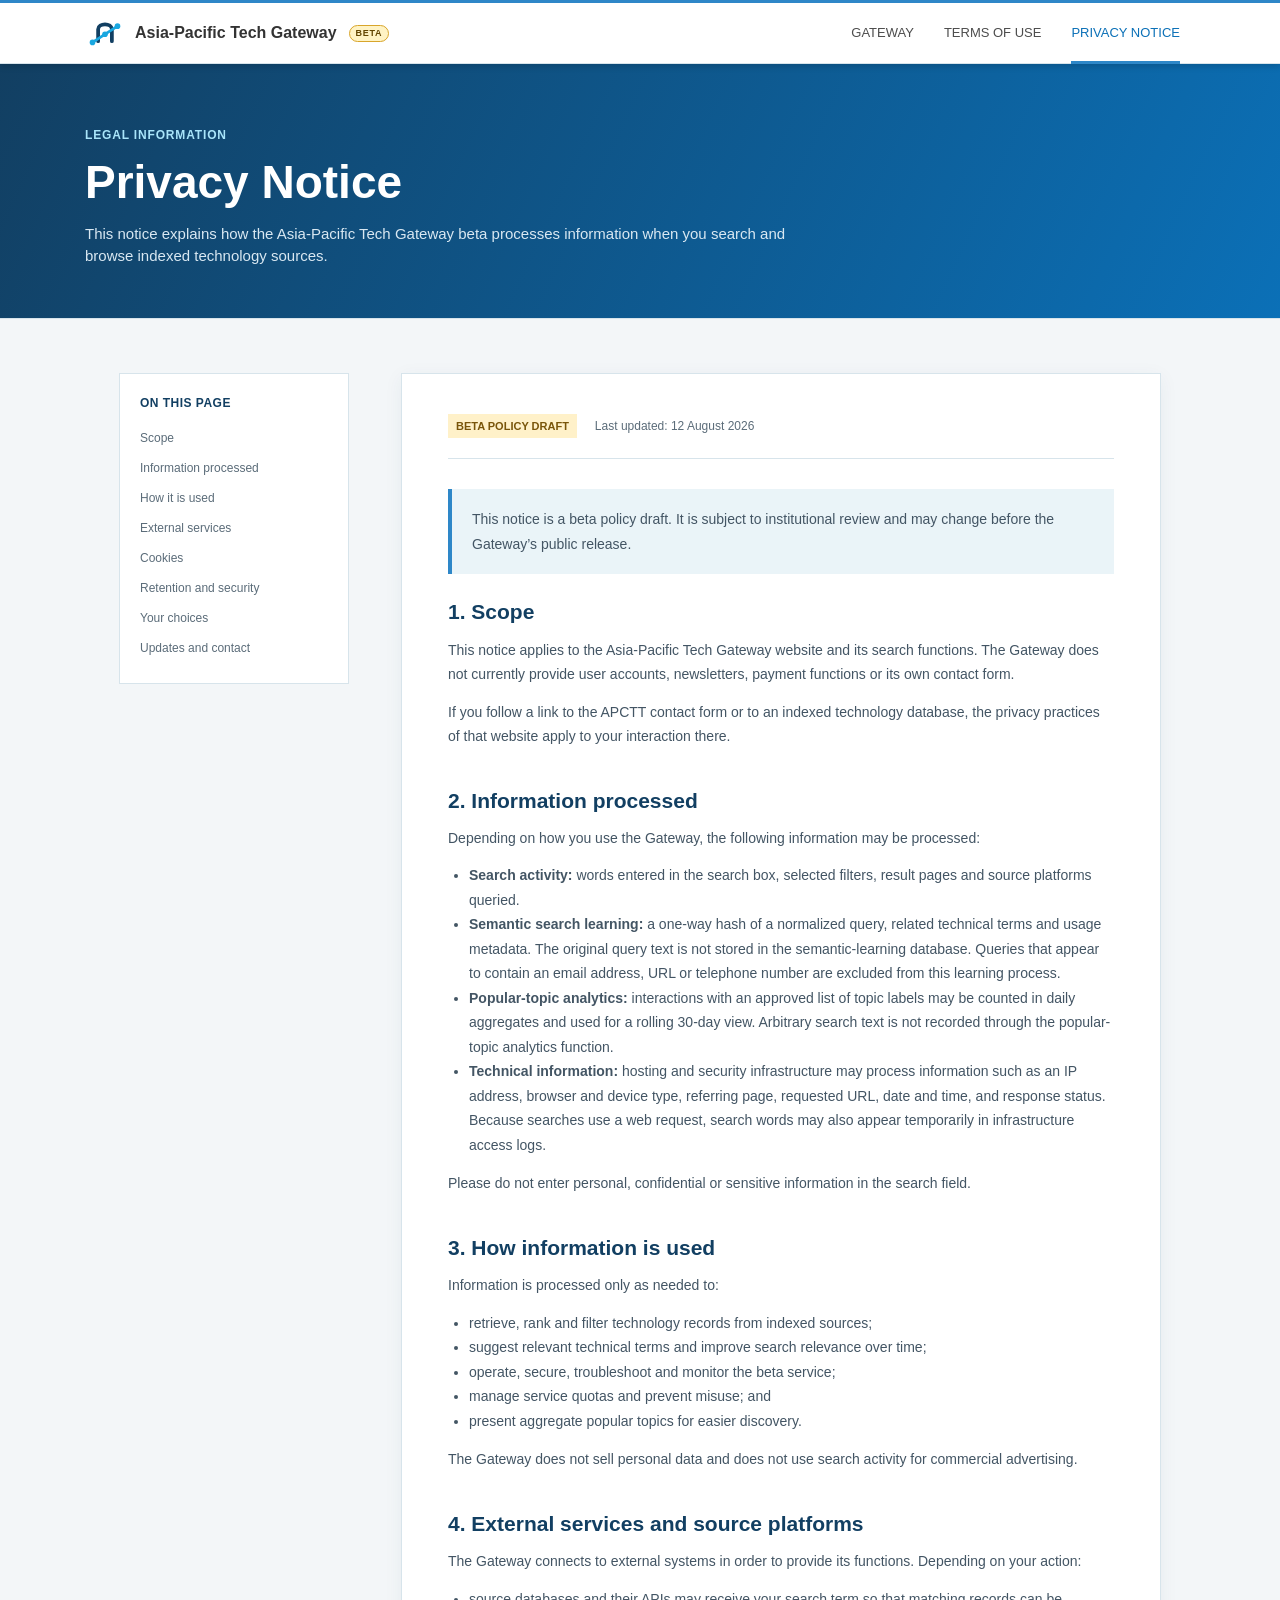
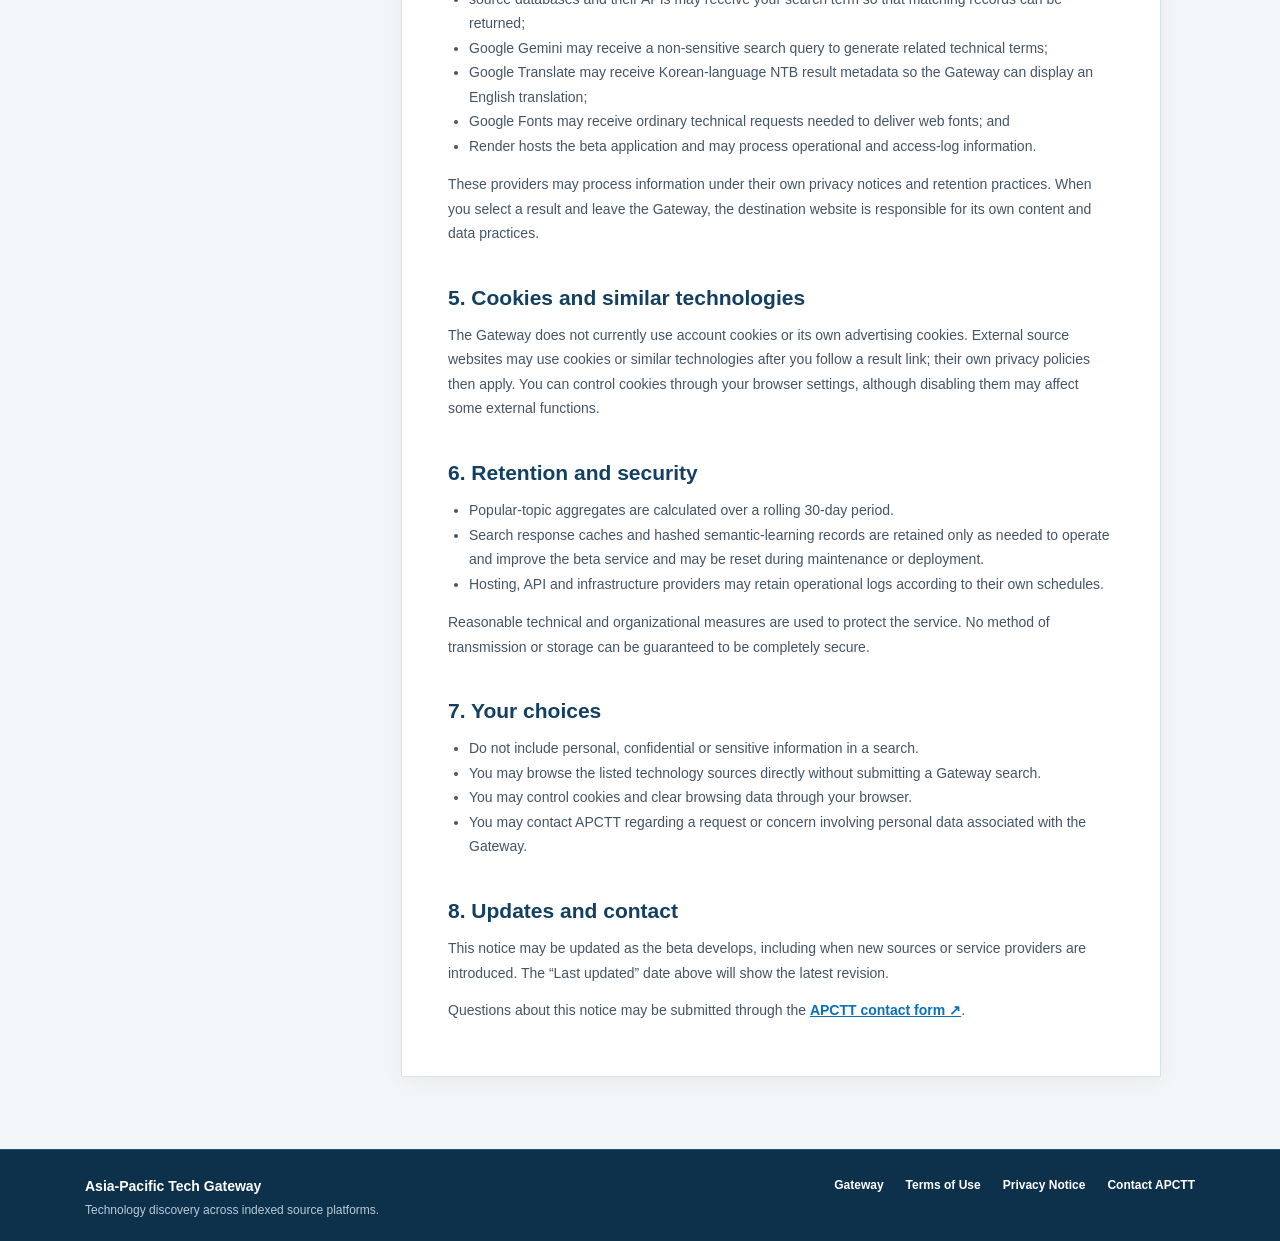
==== commit 39e3417d: "Refine source scope and search reliability" ====
--- a/frontend/privacy-notice.html
+++ b/frontend/privacy-notice.html
@@ -10,7 +10,7 @@
   <link rel="preconnect" href="https://fonts.gstatic.com" crossorigin>
   <link rel="icon" type="image/svg+xml" href="assets/tech-gateway-app-icon.svg?v=1">
   <link href="https://fonts.googleapis.com/css2?family=Roboto:wght@400;500;700&amp;display=swap" rel="stylesheet">
-  <link rel="stylesheet" href="styles.css?v=17">
+  <link rel="stylesheet" href="styles.css?v=21">
   <link rel="stylesheet" href="apctt-theme.css?v=5">
 </head>
 <body class="prototype-preview legal-page">
@@ -54,7 +54,7 @@
       <article class="legal-article">
         <div class="legal-status">
           <strong>Beta policy draft</strong>
-          <span>Last updated: 4 August 2026</span>
+          <span>Last updated: 12 August 2026</span>
         </div>
 
         <div class="legal-callout">
@@ -98,7 +98,7 @@
           <ul>
             <li>source databases and their APIs may receive your search term so that matching records can be returned;</li>
             <li>Google Gemini may receive a non-sensitive search query to generate related technical terms;</li>
-            <li>Google Translate may receive text that you choose to translate;</li>
+            <li>Google Translate may receive Korean-language NTB result metadata so the Gateway can display an English translation;</li>
             <li>Google Fonts may receive ordinary technical requests needed to deliver web fonts; and</li>
             <li>Render hosts the beta application and may process operational and access-log information.</li>
           </ul>
@@ -107,7 +107,7 @@
 
         <section id="cookies">
           <h2>5. Cookies and similar technologies</h2>
-          <p>The Gateway does not currently use account cookies or its own advertising cookies. Embedded or external services, including translation functions, may use cookies or similar technologies under their own policies. You can control cookies through your browser settings, although disabling them may affect some functions.</p>
+          <p>The Gateway does not currently use account cookies or its own advertising cookies. External source websites may use cookies or similar technologies after you follow a result link; their own privacy policies then apply. You can control cookies through your browser settings, although disabling them may affect some external functions.</p>
         </section>
 
         <section id="retention">
--- a/frontend/styles.css
+++ b/frontend/styles.css
@@ -201,48 +201,6 @@
   display: none;
 }
 
-/* Google Translate widget in the nav — tame the default styling */
-.nav-translate {
-  display: flex;
-  align-items: center;
-  padding-left: 16px;
-}
-
-.nav-translate .goog-te-gadget-simple {
-  display: inline-flex;
-  align-items: center;
-  height: 34px;
-  padding: 0 10px;
-  border: 1px solid var(--line);
-  border-radius: 3px;
-  background: var(--white);
-  font-family: var(--font-body);
-  font-size: 12px;
-}
-
-.nav-translate .goog-te-gadget-simple:hover {
-  border-color: var(--blue-600);
-}
-
-.nav-translate .goog-te-gadget-simple a,
-.nav-translate .goog-te-gadget-simple span {
-  color: #4c5e70;
-  text-decoration: none;
-}
-
-.nav-translate .goog-te-gadget-icon {
-  display: none;
-}
-
-/* Suppress Google's injected top banner frame and body offset */
-.goog-te-banner-frame {
-  display: none !important;
-}
-
-body {
-  top: 0 !important;
-}
-
 .hero {
   position: relative;
   overflow: hidden;
@@ -1117,6 +1075,31 @@
   -webkit-line-clamp: unset;
 }
 
+.patent-record-card .patent-applicant {
+  display: block;
+  min-height: 0;
+  margin: 0 0 14px;
+  overflow: visible;
+  color: #455e74;
+  font-size: 13px;
+  line-height: 1.5;
+  -webkit-line-clamp: unset;
+}
+
+.patent-applicant span {
+  display: block;
+  margin-bottom: 3px;
+  color: #718196;
+  font-size: 10px;
+  font-weight: 700;
+  letter-spacing: 0.08em;
+  text-transform: uppercase;
+}
+
+.patent-card-meta {
+  margin-top: 0;
+}
+
 .card-keywords {
   display: flex;
   flex-wrap: wrap;
@@ -1533,6 +1516,20 @@
   gap: 12px;
   padding-bottom: 13px;
   border-bottom: 1px solid var(--line);
+}
+
+.sdc-provenance {
+  margin: -6px 0 0;
+  color: #60758a;
+  font-size: 11px;
+  font-weight: 500;
+}
+
+.sp-provenance {
+  margin: 5px 0 0;
+  color: var(--muted);
+  font-size: 12px;
+  font-weight: 500;
 }
 
 .sdc-country {
@@ -3397,4 +3394,5 @@
   .pagination-jump {
     display: none;
   }
-}
+
+}
--- a/frontend/apctt-theme.css
+++ b/frontend/apctt-theme.css
@@ -89,12 +89,6 @@
   display: none;
 }
 
-.nav-translate .goog-te-gadget-simple {
-  border-color: #d7e4eb;
-  border-radius: 0;
-  font-family: var(--font-body);
-}
-
 .hero {
   border-bottom: 1px solid #d7e4eb;
   background: linear-gradient(110deg, #fff 0%, #eaf4f8 100%);
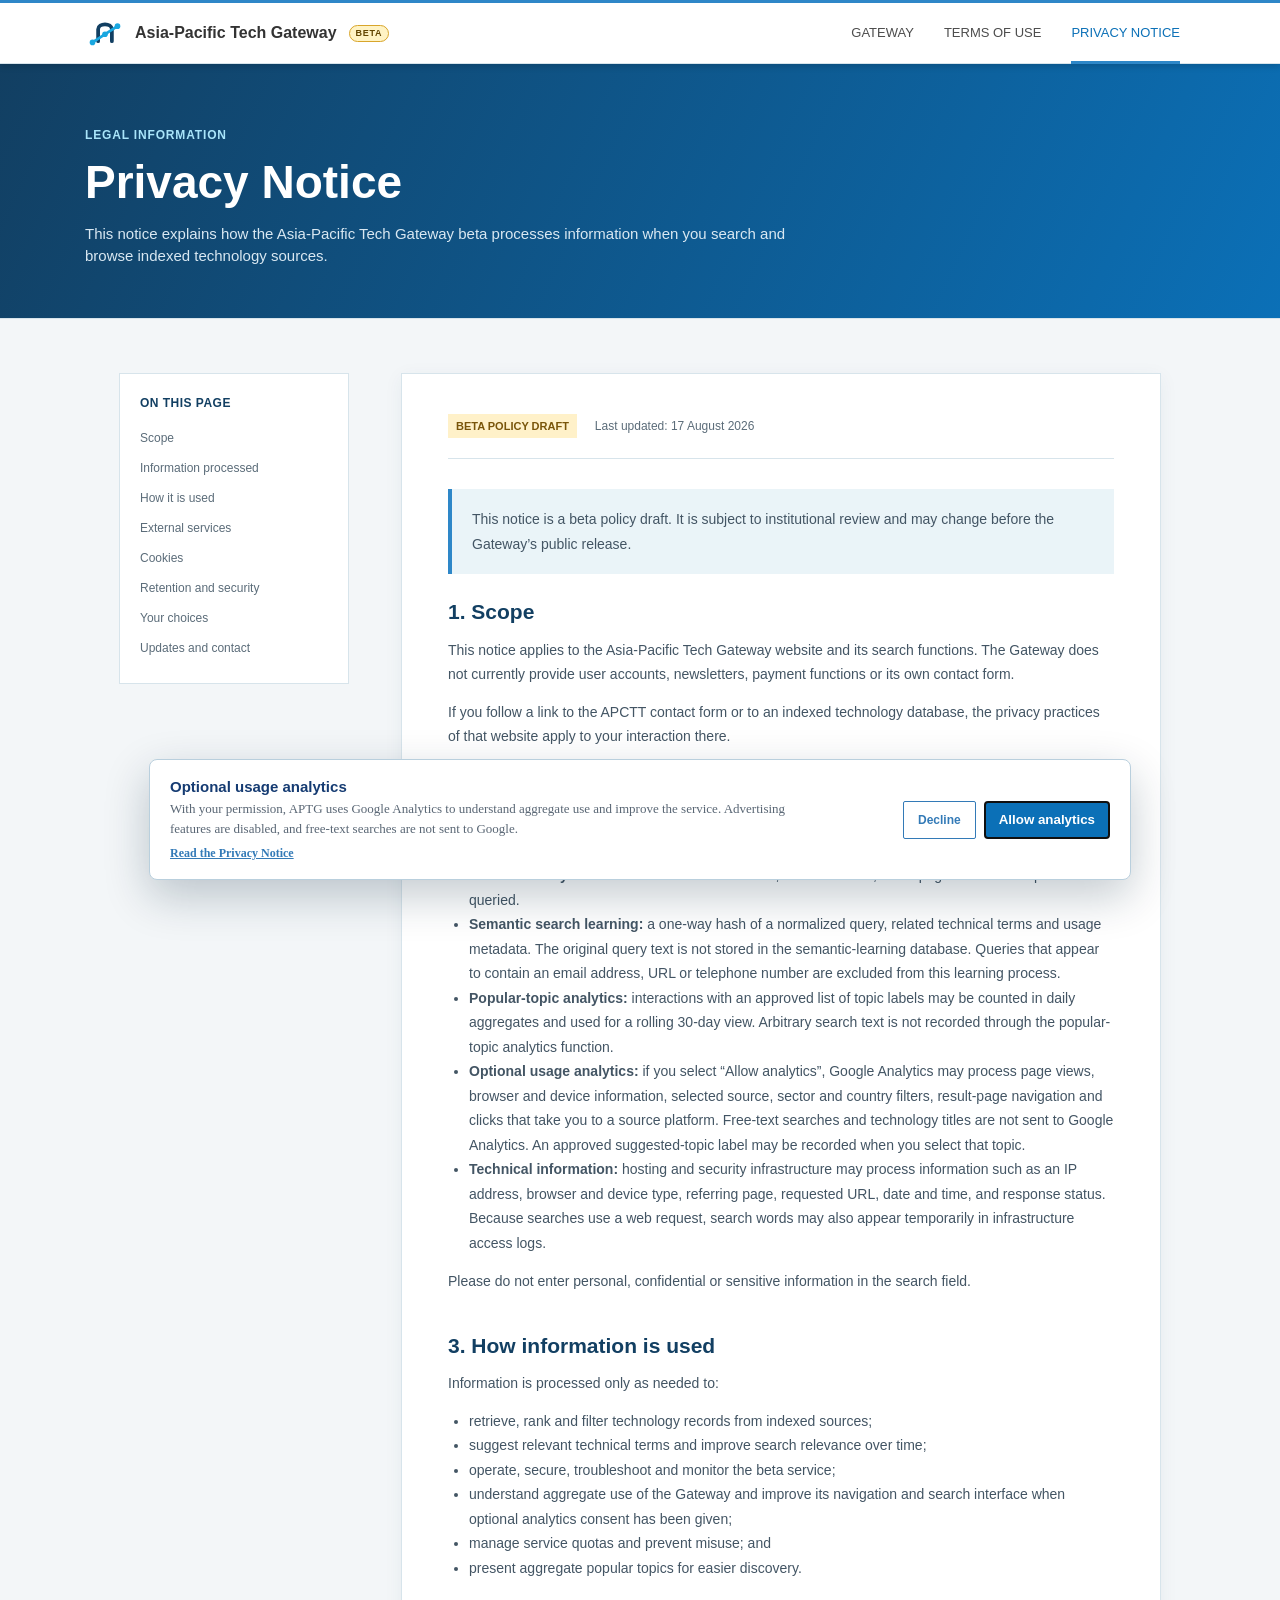
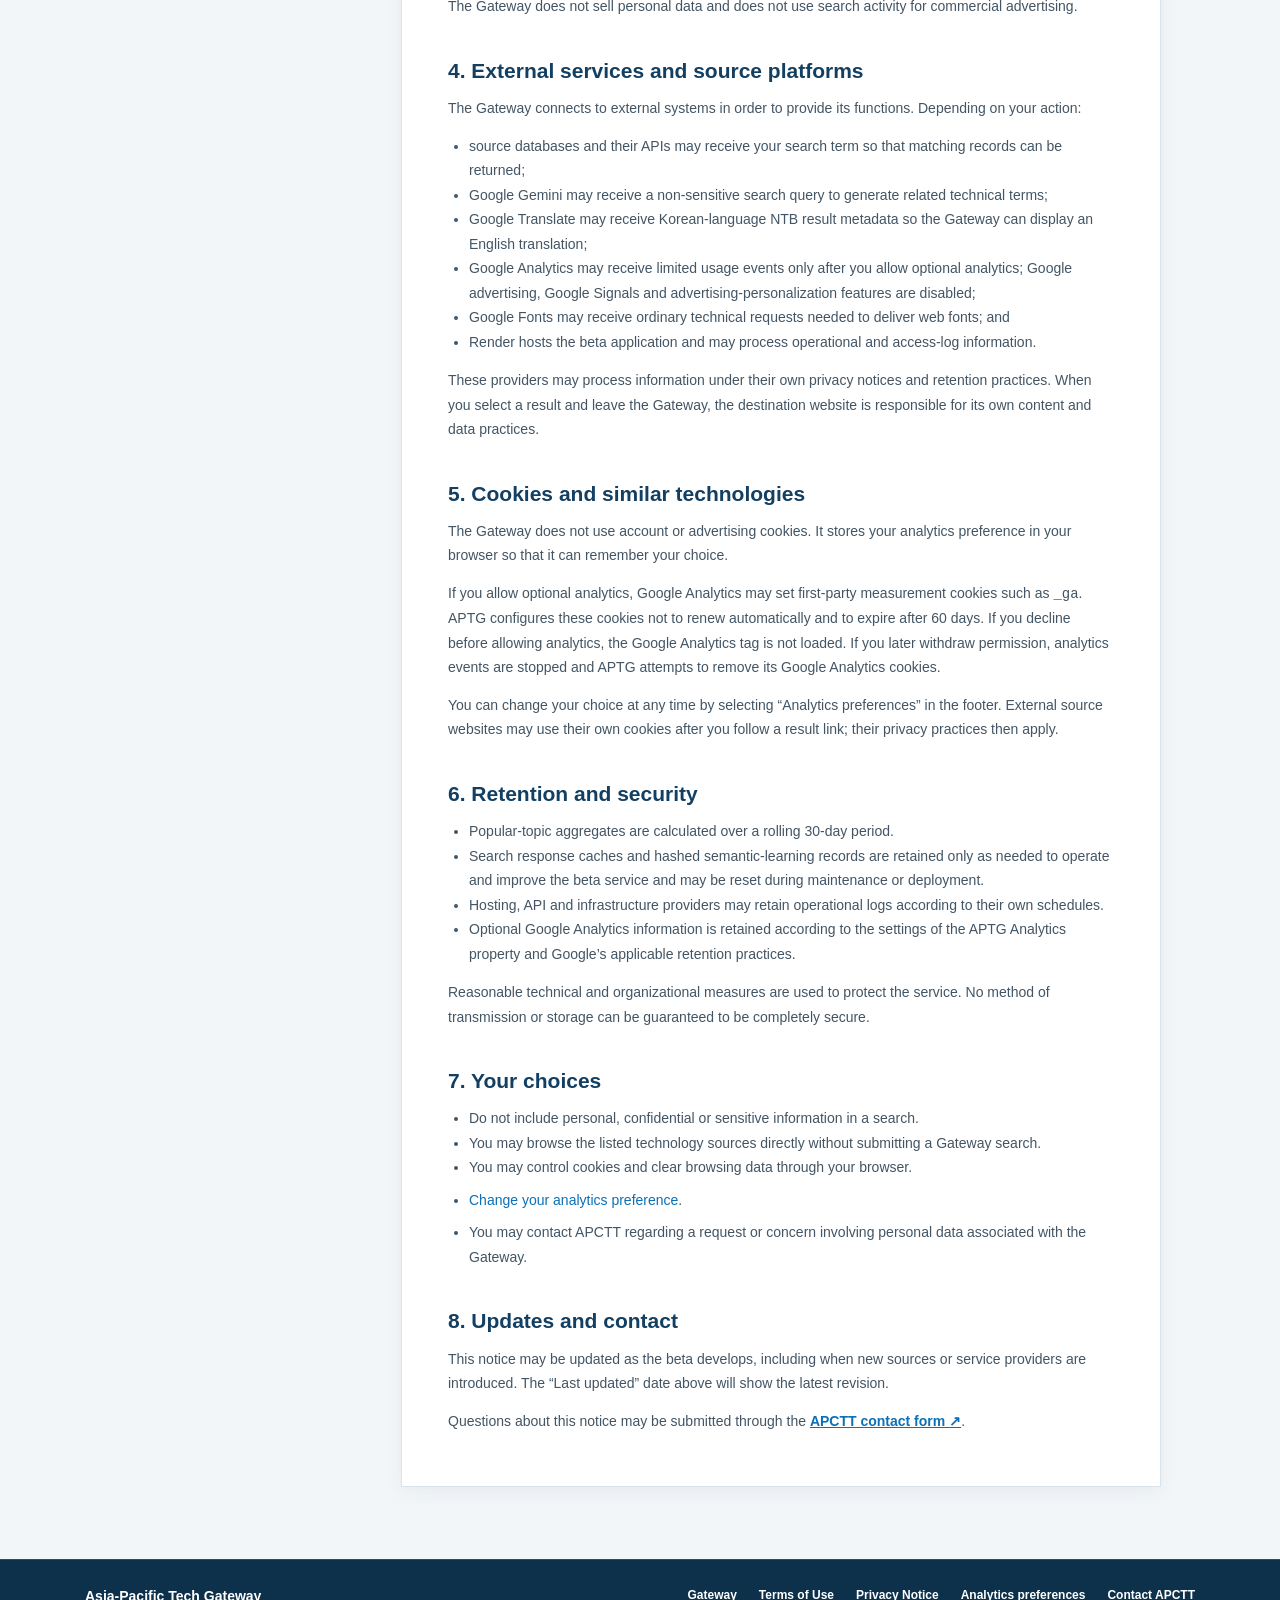
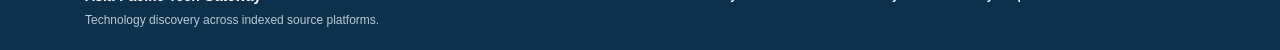
==== commit a341e131: "Add consent-based GA4 analytics" ====
--- a/frontend/privacy-notice.html
+++ b/frontend/privacy-notice.html
@@ -3,14 +3,14 @@
 <head>
   <meta charset="UTF-8">
   <meta name="viewport" content="width=device-width, initial-scale=1.0">
-  <meta http-equiv="Content-Security-Policy" content="default-src 'self'; base-uri 'self'; object-src 'none'; form-action 'self'; img-src 'self' data:; font-src 'self' data: https://fonts.gstatic.com; style-src 'self' 'unsafe-inline' https://fonts.googleapis.com; script-src 'none'; connect-src 'none';">
+  <meta http-equiv="Content-Security-Policy" content="default-src 'self'; base-uri 'self'; object-src 'none'; form-action 'self'; img-src 'self' data: https://*.google-analytics.com; font-src 'self' data: https://fonts.gstatic.com; style-src 'self' 'unsafe-inline' https://fonts.googleapis.com; script-src 'self' https://www.googletagmanager.com; connect-src 'self' https://www.googletagmanager.com https://*.google-analytics.com; frame-src 'none';">
   <meta name="description" content="Privacy Notice for the Asia-Pacific Tech Gateway beta service.">
   <title>Privacy Notice | Asia-Pacific Tech Gateway</title>
   <link rel="preconnect" href="https://fonts.googleapis.com">
   <link rel="preconnect" href="https://fonts.gstatic.com" crossorigin>
   <link rel="icon" type="image/svg+xml" href="assets/tech-gateway-app-icon.svg?v=1">
   <link href="https://fonts.googleapis.com/css2?family=Roboto:wght@400;500;700&amp;display=swap" rel="stylesheet">
-  <link rel="stylesheet" href="styles.css?v=21">
+  <link rel="stylesheet" href="styles.css?v=23">
   <link rel="stylesheet" href="apctt-theme.css?v=5">
 </head>
 <body class="prototype-preview legal-page">
@@ -54,7 +54,7 @@
       <article class="legal-article">
         <div class="legal-status">
           <strong>Beta policy draft</strong>
-          <span>Last updated: 12 August 2026</span>
+          <span>Last updated: 17 August 2026</span>
         </div>
 
         <div class="legal-callout">
@@ -74,6 +74,7 @@
             <li><strong>Search activity:</strong> words entered in the search box, selected filters, result pages and source platforms queried.</li>
             <li><strong>Semantic search learning:</strong> a one-way hash of a normalized query, related technical terms and usage metadata. The original query text is not stored in the semantic-learning database. Queries that appear to contain an email address, URL or telephone number are excluded from this learning process.</li>
             <li><strong>Popular-topic analytics:</strong> interactions with an approved list of topic labels may be counted in daily aggregates and used for a rolling 30-day view. Arbitrary search text is not recorded through the popular-topic analytics function.</li>
+            <li><strong>Optional usage analytics:</strong> if you select “Allow analytics”, Google Analytics may process page views, browser and device information, selected source, sector and country filters, result-page navigation and clicks that take you to a source platform. Free-text searches and technology titles are not sent to Google Analytics. An approved suggested-topic label may be recorded when you select that topic.</li>
             <li><strong>Technical information:</strong> hosting and security infrastructure may process information such as an IP address, browser and device type, referring page, requested URL, date and time, and response status. Because searches use a web request, search words may also appear temporarily in infrastructure access logs.</li>
           </ul>
           <p>Please do not enter personal, confidential or sensitive information in the search field.</p>
@@ -86,6 +87,7 @@
             <li>retrieve, rank and filter technology records from indexed sources;</li>
             <li>suggest relevant technical terms and improve search relevance over time;</li>
             <li>operate, secure, troubleshoot and monitor the beta service;</li>
+            <li>understand aggregate use of the Gateway and improve its navigation and search interface when optional analytics consent has been given;</li>
             <li>manage service quotas and prevent misuse; and</li>
             <li>present aggregate popular topics for easier discovery.</li>
           </ul>
@@ -99,6 +101,7 @@
             <li>source databases and their APIs may receive your search term so that matching records can be returned;</li>
             <li>Google Gemini may receive a non-sensitive search query to generate related technical terms;</li>
             <li>Google Translate may receive Korean-language NTB result metadata so the Gateway can display an English translation;</li>
+            <li>Google Analytics may receive limited usage events only after you allow optional analytics; Google advertising, Google Signals and advertising-personalization features are disabled;</li>
             <li>Google Fonts may receive ordinary technical requests needed to deliver web fonts; and</li>
             <li>Render hosts the beta application and may process operational and access-log information.</li>
           </ul>
@@ -107,7 +110,9 @@
 
         <section id="cookies">
           <h2>5. Cookies and similar technologies</h2>
-          <p>The Gateway does not currently use account cookies or its own advertising cookies. External source websites may use cookies or similar technologies after you follow a result link; their own privacy policies then apply. You can control cookies through your browser settings, although disabling them may affect some external functions.</p>
+          <p>The Gateway does not use account or advertising cookies. It stores your analytics preference in your browser so that it can remember your choice.</p>
+          <p>If you allow optional analytics, Google Analytics may set first-party measurement cookies such as <code>_ga</code>. APTG configures these cookies not to renew automatically and to expire after 60 days. If you decline before allowing analytics, the Google Analytics tag is not loaded. If you later withdraw permission, analytics events are stopped and APTG attempts to remove its Google Analytics cookies.</p>
+          <p>You can change your choice at any time by selecting “Analytics preferences” in the footer. External source websites may use their own cookies after you follow a result link; their privacy practices then apply.</p>
         </section>
 
         <section id="retention">
@@ -116,6 +121,7 @@
             <li>Popular-topic aggregates are calculated over a rolling 30-day period.</li>
             <li>Search response caches and hashed semantic-learning records are retained only as needed to operate and improve the beta service and may be reset during maintenance or deployment.</li>
             <li>Hosting, API and infrastructure providers may retain operational logs according to their own schedules.</li>
+            <li>Optional Google Analytics information is retained according to the settings of the APTG Analytics property and Google’s applicable retention practices.</li>
           </ul>
           <p>Reasonable technical and organizational measures are used to protect the service. No method of transmission or storage can be guaranteed to be completely secure.</p>
         </section>
@@ -126,6 +132,7 @@
             <li>Do not include personal, confidential or sensitive information in a search.</li>
             <li>You may browse the listed technology sources directly without submitting a Gateway search.</li>
             <li>You may control cookies and clear browsing data through your browser.</li>
+            <li><button type="button" class="text-button" data-analytics-preferences>Change your analytics preference</button>.</li>
             <li>You may contact APCTT regarding a request or concern involving personal data associated with the Gateway.</li>
           </ul>
         </section>
@@ -147,10 +154,12 @@
           <a href="index.html">Gateway</a>
           <a href="terms-of-use.html">Terms of Use</a>
           <a href="privacy-notice.html" aria-current="page">Privacy Notice</a>
+          <button type="button" class="footer-privacy-button" data-analytics-preferences>Analytics preferences</button>
           <a href="https://apctt.org/form/contact-us" target="_blank" rel="noopener noreferrer">Contact APCTT</a>
         </nav>
       </div>
     </footer>
   </main>
+  <script src="analytics.js?v=1" defer></script>
 </body>
 </html>
--- a/frontend/styles.css
+++ b/frontend/styles.css
@@ -1171,6 +1171,31 @@
 
 .detail-value {
   color: var(--ink);
+}
+
+.jst-contact-details {
+  display: grid;
+  gap: 8px;
+  margin-top: 2px;
+  padding-top: 10px;
+  border-top: 1px solid var(--line);
+}
+
+.jst-contact-details a {
+  color: var(--blue-700);
+  font-weight: 700;
+}
+
+.jst-contact-details p {
+  margin: 0;
+  color: var(--muted);
+  font-size: 11px;
+  line-height: 1.45;
+}
+
+.card-contact-link {
+  min-height: 35px;
+  padding: 8px 12px;
 }
 
 .card-details {
@@ -2816,16 +2841,89 @@
   gap: 10px 22px;
 }
 
-.gateway-legal-footer a {
+.gateway-legal-footer a,
+.gateway-legal-footer .footer-privacy-button {
   color: var(--white);
   font-size: 12px;
   font-weight: 600;
   text-decoration: none;
 }
 
-.gateway-legal-footer a:hover {
+.gateway-legal-footer .footer-privacy-button {
+  padding: 0;
+  border: 0;
+  color: var(--white);
+  background: transparent;
+  cursor: pointer;
+  font-family: inherit;
+}
+
+.gateway-legal-footer a:hover,
+.gateway-legal-footer .footer-privacy-button:hover {
   text-decoration: underline;
   text-underline-offset: 3px;
+}
+
+.analytics-consent-banner {
+  --blue-900: #153b72;
+  --blue-700: #337ab7;
+  --ink: #212529;
+  --muted: #596674;
+  --white: #fff;
+  position: fixed;
+  z-index: 3000;
+  right: 20px;
+  bottom: 20px;
+  left: 20px;
+  display: flex;
+  width: min(940px, calc(100% - 40px));
+  align-items: center;
+  justify-content: space-between;
+  gap: 24px;
+  margin: 0 auto;
+  padding: 18px 20px;
+  border: 1px solid #b9cfdd;
+  border-radius: 8px;
+  color: var(--ink);
+  background: var(--white);
+  box-shadow: 0 16px 45px rgb(8 38 60 / 24%);
+}
+
+.analytics-consent-copy {
+  max-width: 650px;
+}
+
+.analytics-consent-copy strong {
+  display: block;
+  margin-bottom: 4px;
+  color: var(--blue-900);
+  font-family: "Manrope", "Roboto", sans-serif;
+  font-size: 15px;
+}
+
+.analytics-consent-copy p {
+  margin: 0 0 5px;
+  color: var(--muted);
+  font-size: 13px;
+  line-height: 1.5;
+}
+
+.analytics-consent-copy a {
+  color: var(--blue-700);
+  font-size: 12px;
+  font-weight: 700;
+}
+
+.analytics-consent-actions {
+  display: flex;
+  flex: 0 0 auto;
+  gap: 8px;
+}
+
+.analytics-consent-actions .button {
+  min-height: 38px;
+  padding: 9px 14px;
+  white-space: nowrap;
 }
 
 .gateway-external-link-note {
@@ -3012,6 +3110,22 @@
 }
 
 @media (max-width: 720px) {
+  .analytics-consent-banner {
+    right: 12px;
+    bottom: 12px;
+    left: 12px;
+    width: calc(100% - 24px);
+    align-items: stretch;
+    flex-direction: column;
+    gap: 14px;
+    padding: 16px;
+  }
+
+  .analytics-consent-actions {
+    display: grid;
+    grid-template-columns: 1fr 1fr;
+  }
+
   .gateway-legal-footer-inner {
     flex-direction: column;
   }
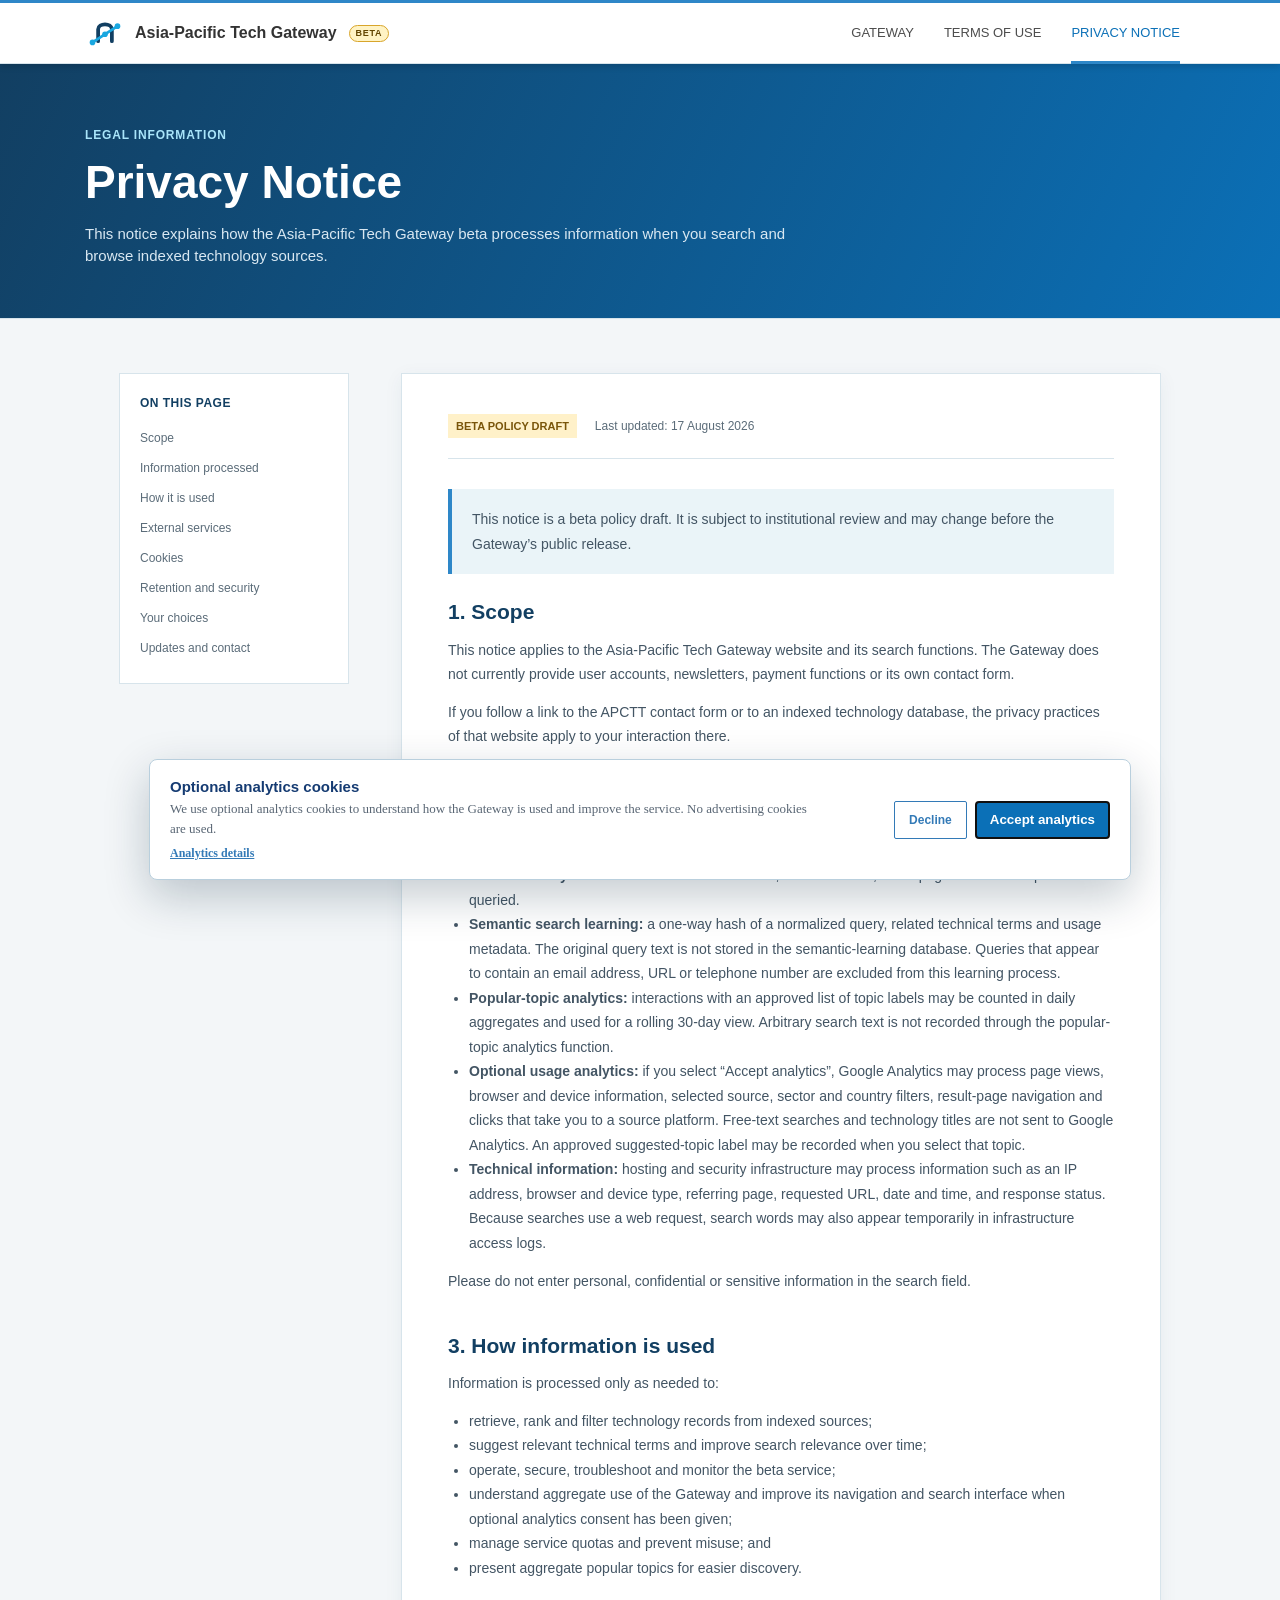
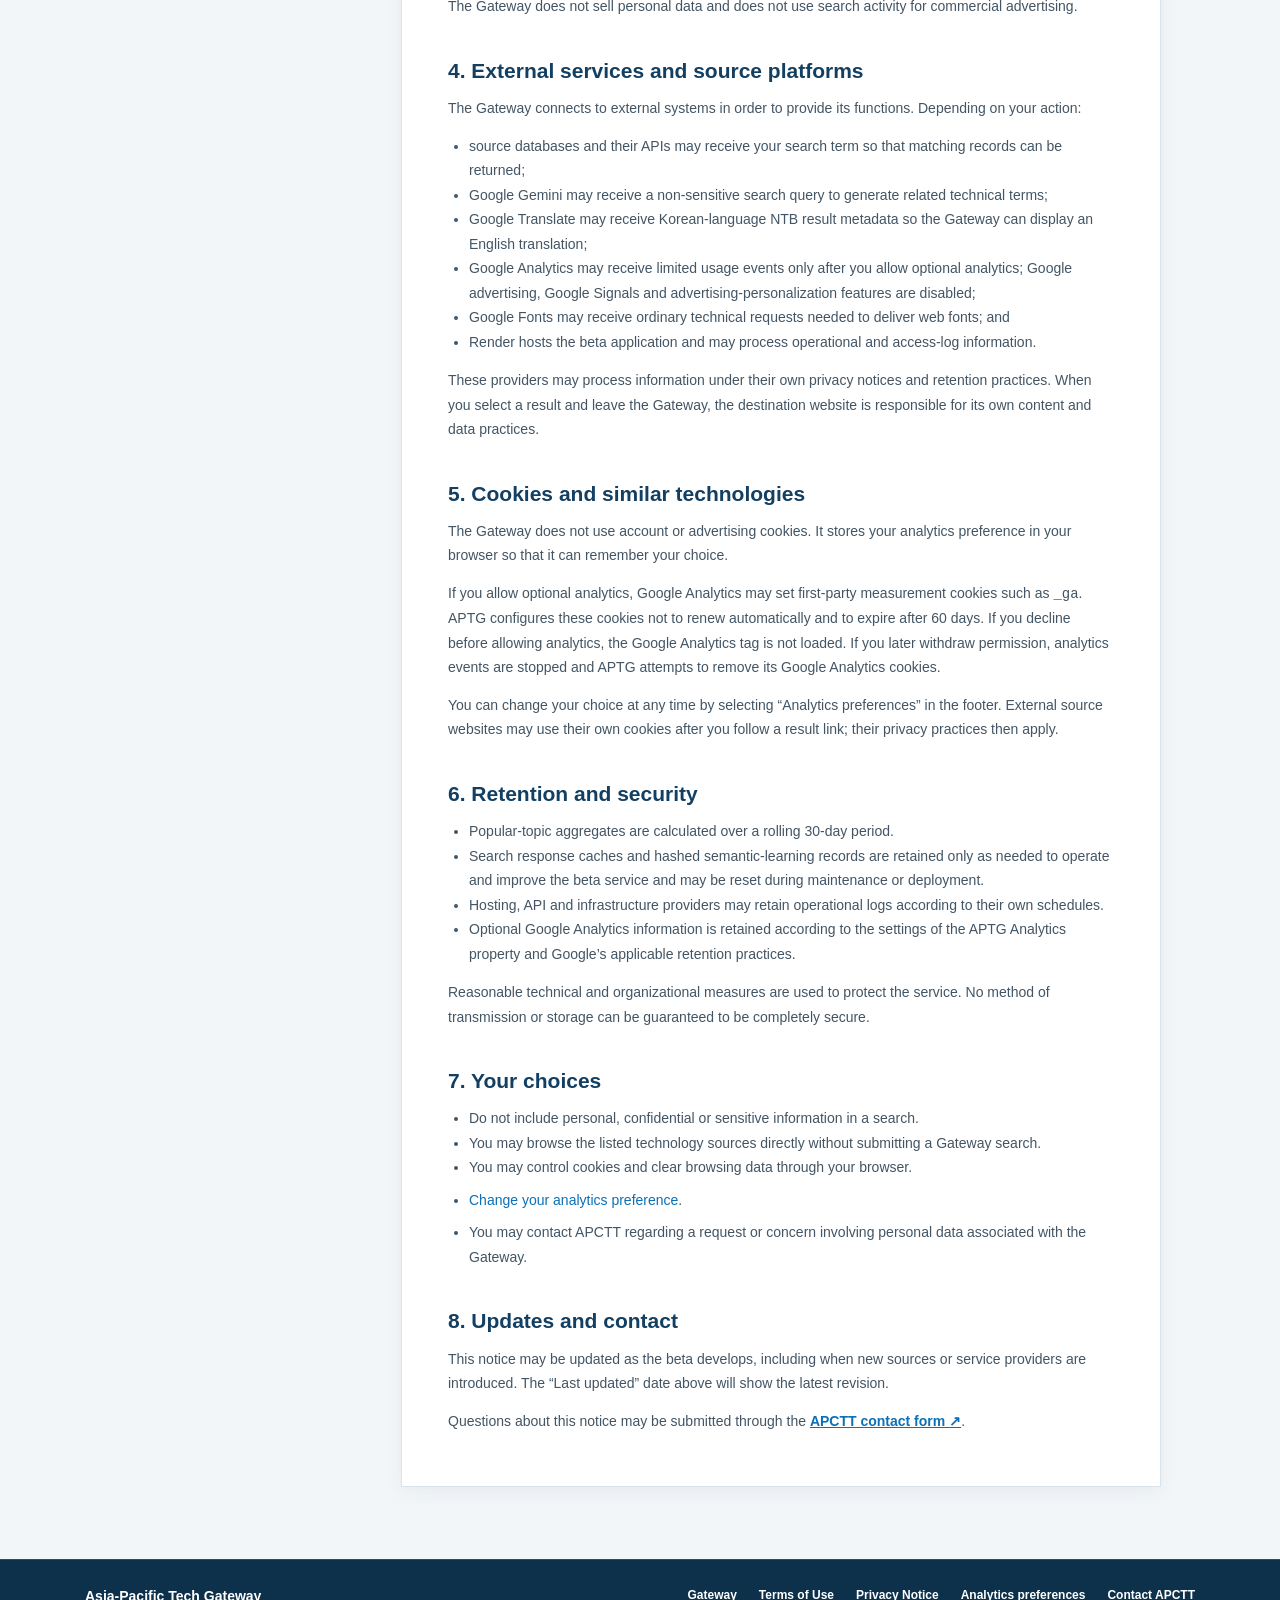
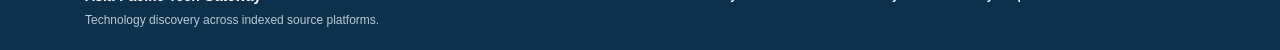
==== commit ec6a8b8c: "Simplify analytics consent wording" ====
--- a/frontend/privacy-notice.html
+++ b/frontend/privacy-notice.html
@@ -74,7 +74,7 @@
             <li><strong>Search activity:</strong> words entered in the search box, selected filters, result pages and source platforms queried.</li>
             <li><strong>Semantic search learning:</strong> a one-way hash of a normalized query, related technical terms and usage metadata. The original query text is not stored in the semantic-learning database. Queries that appear to contain an email address, URL or telephone number are excluded from this learning process.</li>
             <li><strong>Popular-topic analytics:</strong> interactions with an approved list of topic labels may be counted in daily aggregates and used for a rolling 30-day view. Arbitrary search text is not recorded through the popular-topic analytics function.</li>
-            <li><strong>Optional usage analytics:</strong> if you select “Allow analytics”, Google Analytics may process page views, browser and device information, selected source, sector and country filters, result-page navigation and clicks that take you to a source platform. Free-text searches and technology titles are not sent to Google Analytics. An approved suggested-topic label may be recorded when you select that topic.</li>
+            <li><strong>Optional usage analytics:</strong> if you select “Accept analytics”, Google Analytics may process page views, browser and device information, selected source, sector and country filters, result-page navigation and clicks that take you to a source platform. Free-text searches and technology titles are not sent to Google Analytics. An approved suggested-topic label may be recorded when you select that topic.</li>
             <li><strong>Technical information:</strong> hosting and security infrastructure may process information such as an IP address, browser and device type, referring page, requested URL, date and time, and response status. Because searches use a web request, search words may also appear temporarily in infrastructure access logs.</li>
           </ul>
           <p>Please do not enter personal, confidential or sensitive information in the search field.</p>
@@ -160,6 +160,6 @@
       </div>
     </footer>
   </main>
-  <script src="analytics.js?v=1" defer></script>
+  <script src="analytics.js?v=2" defer></script>
 </body>
 </html>
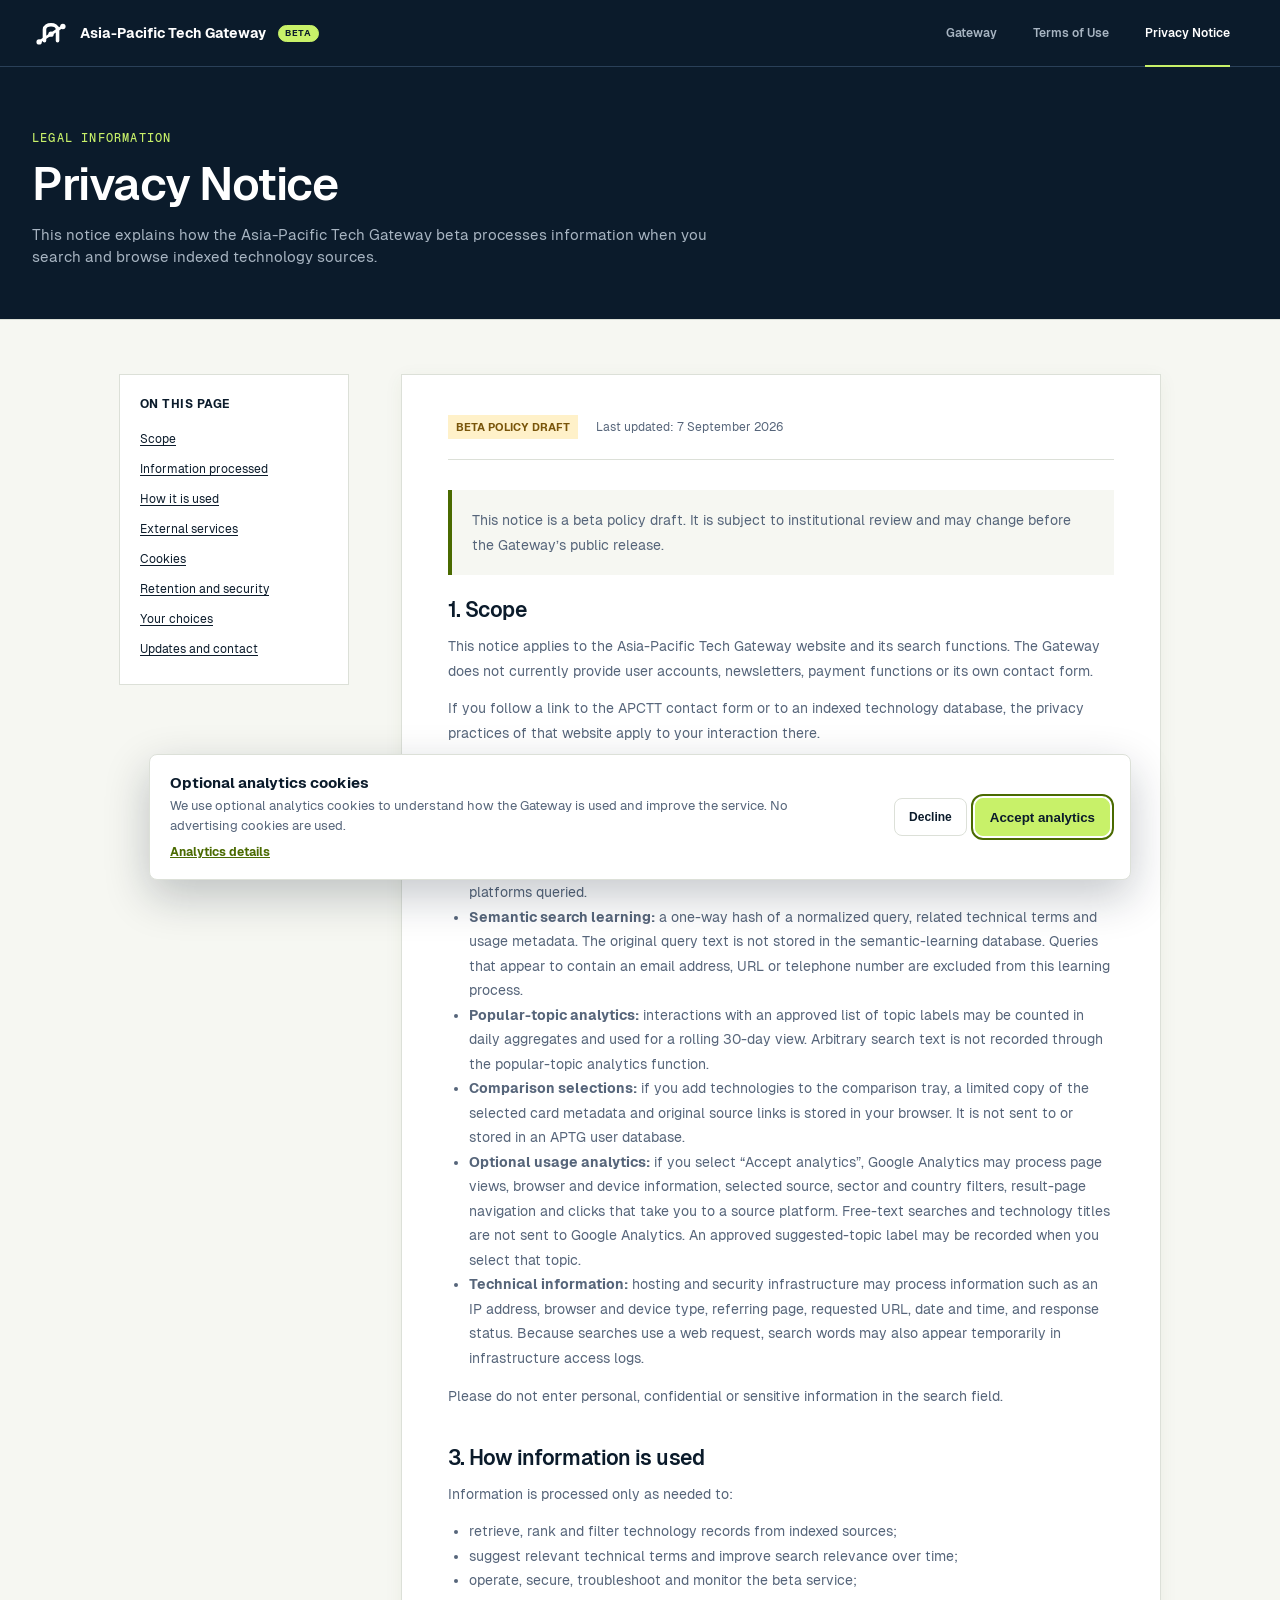
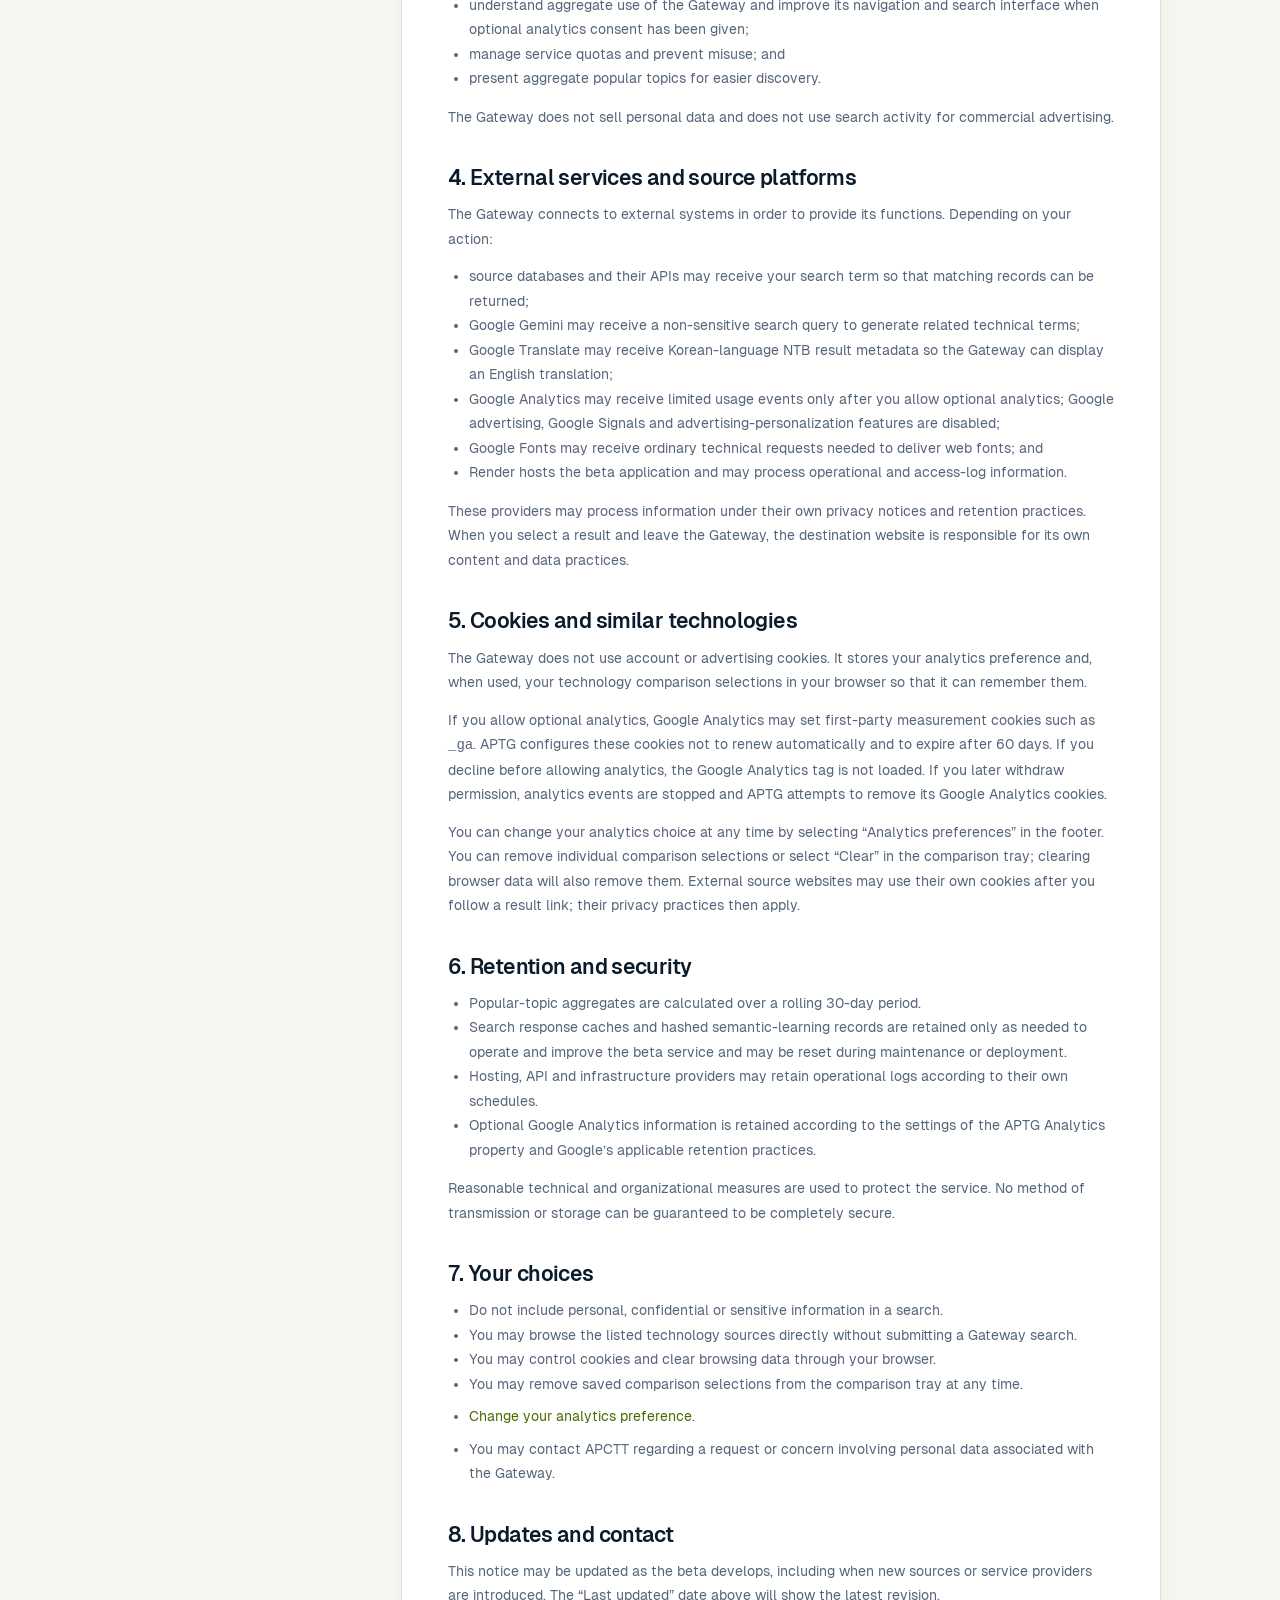
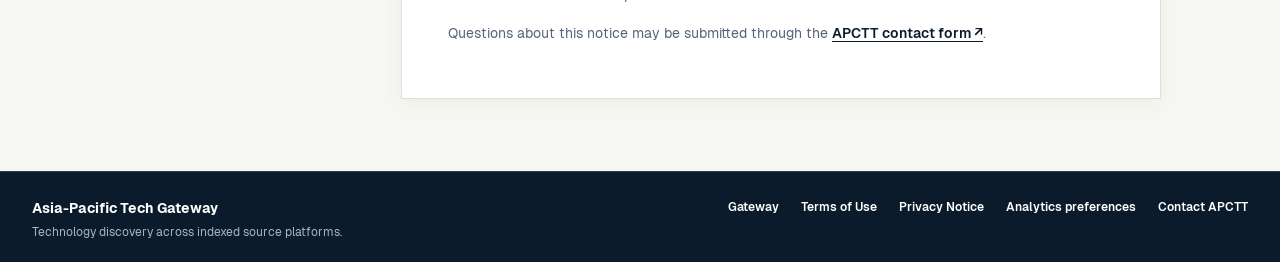
==== commit 41eaab8b: "Refresh APTG typography and colour system" ====
--- a/frontend/privacy-notice.html
+++ b/frontend/privacy-notice.html
@@ -3,15 +3,14 @@
 <head>
   <meta charset="UTF-8">
   <meta name="viewport" content="width=device-width, initial-scale=1.0">
-  <meta http-equiv="Content-Security-Policy" content="default-src 'self'; base-uri 'self'; object-src 'none'; form-action 'self'; img-src 'self' data: https://*.google-analytics.com; font-src 'self' data: https://fonts.gstatic.com; style-src 'self' 'unsafe-inline' https://fonts.googleapis.com; script-src 'self' https://www.googletagmanager.com; connect-src 'self' https://www.googletagmanager.com https://*.google-analytics.com; frame-src 'none';">
+  <meta http-equiv="Content-Security-Policy" content="default-src 'self'; base-uri 'self'; object-src 'none'; form-action 'self'; img-src 'self' data: https://*.google-analytics.com; font-src 'self' data:; style-src 'self' 'unsafe-inline'; script-src 'self' https://www.googletagmanager.com; connect-src 'self' https://www.googletagmanager.com https://*.google-analytics.com; frame-src 'none';">
   <meta name="description" content="Privacy Notice for the Asia-Pacific Tech Gateway beta service.">
+  <meta name="robots" content="noindex, follow">
   <title>Privacy Notice | Asia-Pacific Tech Gateway</title>
-  <link rel="preconnect" href="https://fonts.googleapis.com">
-  <link rel="preconnect" href="https://fonts.gstatic.com" crossorigin>
   <link rel="icon" type="image/svg+xml" href="assets/tech-gateway-app-icon.svg?v=1">
-  <link href="https://fonts.googleapis.com/css2?family=Roboto:wght@400;500;700&amp;display=swap" rel="stylesheet">
-  <link rel="stylesheet" href="styles.css?v=23">
-  <link rel="stylesheet" href="apctt-theme.css?v=5">
+  <link rel="preload" href="assets/fonts/Geist-Regular.woff2" as="font" type="font/woff2" crossorigin>
+  <link rel="stylesheet" href="styles.css?v=26">
+  <link rel="stylesheet" href="apctt-theme.css?v=11">
 </head>
 <body class="prototype-preview legal-page">
   <main class="apse">
@@ -54,7 +53,7 @@
       <article class="legal-article">
         <div class="legal-status">
           <strong>Beta policy draft</strong>
-          <span>Last updated: 17 August 2026</span>
+          <span>Last updated: 7 September 2026</span>
         </div>
 
         <div class="legal-callout">
@@ -74,6 +73,7 @@
             <li><strong>Search activity:</strong> words entered in the search box, selected filters, result pages and source platforms queried.</li>
             <li><strong>Semantic search learning:</strong> a one-way hash of a normalized query, related technical terms and usage metadata. The original query text is not stored in the semantic-learning database. Queries that appear to contain an email address, URL or telephone number are excluded from this learning process.</li>
             <li><strong>Popular-topic analytics:</strong> interactions with an approved list of topic labels may be counted in daily aggregates and used for a rolling 30-day view. Arbitrary search text is not recorded through the popular-topic analytics function.</li>
+            <li><strong>Comparison selections:</strong> if you add technologies to the comparison tray, a limited copy of the selected card metadata and original source links is stored in your browser. It is not sent to or stored in an APTG user database.</li>
             <li><strong>Optional usage analytics:</strong> if you select “Accept analytics”, Google Analytics may process page views, browser and device information, selected source, sector and country filters, result-page navigation and clicks that take you to a source platform. Free-text searches and technology titles are not sent to Google Analytics. An approved suggested-topic label may be recorded when you select that topic.</li>
             <li><strong>Technical information:</strong> hosting and security infrastructure may process information such as an IP address, browser and device type, referring page, requested URL, date and time, and response status. Because searches use a web request, search words may also appear temporarily in infrastructure access logs.</li>
           </ul>
@@ -110,9 +110,9 @@
 
         <section id="cookies">
           <h2>5. Cookies and similar technologies</h2>
-          <p>The Gateway does not use account or advertising cookies. It stores your analytics preference in your browser so that it can remember your choice.</p>
+          <p>The Gateway does not use account or advertising cookies. It stores your analytics preference and, when used, your technology comparison selections in your browser so that it can remember them.</p>
           <p>If you allow optional analytics, Google Analytics may set first-party measurement cookies such as <code>_ga</code>. APTG configures these cookies not to renew automatically and to expire after 60 days. If you decline before allowing analytics, the Google Analytics tag is not loaded. If you later withdraw permission, analytics events are stopped and APTG attempts to remove its Google Analytics cookies.</p>
-          <p>You can change your choice at any time by selecting “Analytics preferences” in the footer. External source websites may use their own cookies after you follow a result link; their privacy practices then apply.</p>
+          <p>You can change your analytics choice at any time by selecting “Analytics preferences” in the footer. You can remove individual comparison selections or select “Clear” in the comparison tray; clearing browser data will also remove them. External source websites may use their own cookies after you follow a result link; their privacy practices then apply.</p>
         </section>
 
         <section id="retention">
@@ -132,6 +132,7 @@
             <li>Do not include personal, confidential or sensitive information in a search.</li>
             <li>You may browse the listed technology sources directly without submitting a Gateway search.</li>
             <li>You may control cookies and clear browsing data through your browser.</li>
+            <li>You may remove saved comparison selections from the comparison tray at any time.</li>
             <li><button type="button" class="text-button" data-analytics-preferences>Change your analytics preference</button>.</li>
             <li>You may contact APCTT regarding a request or concern involving personal data associated with the Gateway.</li>
           </ul>
--- a/frontend/styles.css
+++ b/frontend/styles.css
@@ -1,29 +1,161 @@
+@font-face {
+  font-family: "Geist";
+  src: url("assets/fonts/Geist-Regular.woff2") format("woff2");
+  font-display: swap;
+  font-style: normal;
+  font-weight: 400;
+}
+
+@font-face {
+  font-family: "Geist";
+  src: url("assets/fonts/Geist-Medium.woff2") format("woff2");
+  font-display: swap;
+  font-style: normal;
+  font-weight: 500;
+}
+
+@font-face {
+  font-family: "Geist";
+  src: url("assets/fonts/Geist-SemiBold.woff2") format("woff2");
+  font-display: swap;
+  font-style: normal;
+  font-weight: 600;
+}
+
+@font-face {
+  font-family: "Geist";
+  src: url("assets/fonts/Geist-Bold.woff2") format("woff2");
+  font-display: swap;
+  font-style: normal;
+  font-weight: 700;
+}
+
+@font-face {
+  font-family: "Geist Mono";
+  src: url("assets/fonts/GeistMono-Medium.woff2") format("woff2");
+  font-display: swap;
+  font-style: normal;
+  font-weight: 500;
+}
+
+:root {
+  /* Dark surfaces */
+  --ink: #0b1b2b;
+  --ink-2: #16293d;
+  --line-dark: #2a4058;
+  --on-dark: #ffffff;
+  --on-dark-muted: #a8b5c2;
+
+  /* Light surfaces */
+  --paper: #f6f7f2;
+  --surface: #ffffff;
+  --text: #0b1b2b;
+  --muted: #56657a;
+  --line: #dce0d8;
+
+  /* Accent */
+  --accent: #c8f169;
+  --accent-hover: #b5e24f;
+  --on-accent: #0b1b2b;
+  --accent-text: #4a6a00;
+
+  /* Supporting semantic colours */
+  --success: #256b45;
+  --success-surface: #e8f3ec;
+  --warning: #79550a;
+  --warning-surface: #fff1c9;
+  --danger: #9f2d2d;
+  --danger-surface: #faeaea;
+
+  /* Compatibility aliases retained for existing selectors. */
+  --blue-950: var(--ink);
+  --blue-900: var(--text);
+  --blue-800: var(--accent-text);
+  --blue-700: var(--accent-text);
+  --blue-600: var(--accent-hover);
+  --blue-100: var(--line);
+  --blue-50: var(--paper);
+  --un-blue: var(--accent-text);
+  --soft: var(--paper);
+  --white: var(--surface);
+  --green: var(--success);
+  --green-bg: var(--success-surface);
+  --amber: var(--warning);
+  --amber-bg: var(--warning-surface);
+  --slate-bg: var(--paper);
+
+  /* Type */
+  --font-sans: "Geist", system-ui, -apple-system, "Segoe UI", sans-serif;
+  --font-mono: "Geist Mono", ui-monospace, SFMono-Regular, Menlo, monospace;
+  --font-body: var(--font-sans);
+  --font-display: var(--font-sans);
+
+  /* Reusable translucent treatments. */
+  --surface-97: color-mix(in srgb, var(--surface) 97%, transparent);
+  --surface-92: color-mix(in srgb, var(--surface) 92%, transparent);
+  --surface-82: color-mix(in srgb, var(--surface) 82%, transparent);
+  --surface-76: color-mix(in srgb, var(--surface) 76%, transparent);
+  --surface-62: color-mix(in srgb, var(--surface) 62%, transparent);
+  --surface-42: color-mix(in srgb, var(--surface) 42%, transparent);
+  --surface-34: color-mix(in srgb, var(--surface) 34%, transparent);
+  --surface-14: color-mix(in srgb, var(--surface) 14%, transparent);
+  --surface-08: color-mix(in srgb, var(--surface) 8%, transparent);
+  --surface-06: color-mix(in srgb, var(--surface) 6%, transparent);
+  --surface-055: color-mix(in srgb, var(--surface) 5.5%, transparent);
+  --surface-04: color-mix(in srgb, var(--surface) 4%, transparent);
+  --ink-98: color-mix(in srgb, var(--ink) 98%, transparent);
+  --ink-65: color-mix(in srgb, var(--ink) 65%, transparent);
+  --ink-60: color-mix(in srgb, var(--ink) 60%, transparent);
+  --ink-55: color-mix(in srgb, var(--ink) 55%, transparent);
+  --ink-46: color-mix(in srgb, var(--ink) 46%, transparent);
+  --ink-42: color-mix(in srgb, var(--ink) 42%, transparent);
+  --ink-30: color-mix(in srgb, var(--ink) 30%, transparent);
+  --ink-28: color-mix(in srgb, var(--ink) 28%, transparent);
+  --ink-24: color-mix(in srgb, var(--ink) 24%, transparent);
+  --ink-20: color-mix(in srgb, var(--ink) 20%, transparent);
+  --ink-18: color-mix(in srgb, var(--ink) 18%, transparent);
+  --ink-14: color-mix(in srgb, var(--ink) 14%, transparent);
+  --ink-12: color-mix(in srgb, var(--ink) 12%, transparent);
+  --ink-10: color-mix(in srgb, var(--ink) 10%, transparent);
+  --ink-08: color-mix(in srgb, var(--ink) 8%, transparent);
+  --ink-07: color-mix(in srgb, var(--ink) 7%, transparent);
+  --ink-06: color-mix(in srgb, var(--ink) 6%, transparent);
+  --ink-045: color-mix(in srgb, var(--ink) 4.5%, transparent);
+  --ink-03: color-mix(in srgb, var(--ink) 3%, transparent);
+  --ink-02: color-mix(in srgb, var(--ink) 2%, transparent);
+  --accent-72: color-mix(in srgb, var(--accent) 72%, transparent);
+  --accent-46: color-mix(in srgb, var(--accent) 46%, transparent);
+  --accent-30: color-mix(in srgb, var(--accent) 30%, transparent);
+  --accent-28: color-mix(in srgb, var(--accent) 28%, transparent);
+  --accent-24: color-mix(in srgb, var(--accent) 24%, transparent);
+  --accent-22: color-mix(in srgb, var(--accent) 22%, transparent);
+  --accent-20: color-mix(in srgb, var(--accent) 20%, transparent);
+  --accent-19: color-mix(in srgb, var(--accent) 19%, transparent);
+  --accent-18: color-mix(in srgb, var(--accent) 18%, transparent);
+  --accent-16: color-mix(in srgb, var(--accent) 16%, transparent);
+  --accent-14: color-mix(in srgb, var(--accent) 14%, transparent);
+  --accent-12: color-mix(in srgb, var(--accent) 12%, transparent);
+  --accent-10: color-mix(in srgb, var(--accent) 10%, transparent);
+  --accent-08: color-mix(in srgb, var(--accent) 8%, transparent);
+  --accent-07: color-mix(in srgb, var(--accent) 7%, transparent);
+  --accent-055: color-mix(in srgb, var(--accent) 5.5%, transparent);
+  --accent-035: color-mix(in srgb, var(--accent) 3.5%, transparent);
+  --accent-025: color-mix(in srgb, var(--accent) 2.5%, transparent);
+  --accent-02: color-mix(in srgb, var(--accent) 2%, transparent);
+}
+
+body {
+  color: var(--text);
+  background: var(--paper);
+  font-family: var(--font-sans);
+}
+
 .prototype-preview {
   margin: 0;
 }
 
 .apse {
-  --blue-950: #101157;
-  --blue-900: #153b72;
-  --blue-800: #255f9e;
-  --blue-700: #337ab7;
-  --blue-600: #2e87c8;
-  --blue-100: #e5eff8;
-  --blue-50: #f1f6fa;
-  --un-blue: #009edb; /* UN/ESCAP brand blue — used sparingly as an accent */
-  --ink: #212529;
-  --muted: #596674;
-  --line: #d5e0ea;
-  --soft: #f2f4f6;
-  --white: #fff;
-  --green: #237a57;
-  --green-bg: #eaf7f0;
-  --amber: #9b6515;
-  --amber-bg: #fff5df;
-  --slate-bg: #eef2f6;
-  --shadow: 0 8px 28px rgba(16, 17, 87, 0.08);
-  --font-body: "DM Sans", Arial, sans-serif;
-  --font-display: "Manrope", Arial, sans-serif;
+  --shadow: 0 8px 28px color-mix(in srgb, var(--ink) 8%, transparent);
   display: flex;
   flex-direction: column;
   width: 100%;
@@ -84,9 +216,9 @@
   position: sticky;
   z-index: 20;
   top: 0;
-  border-bottom: 1px solid #cbd9e5;
-  background: rgba(255, 255, 255, 0.97);
-  box-shadow: 0 3px 14px rgba(16, 17, 87, 0.06);
+  border-bottom: 1px solid var(--line);
+  background: color-mix(in srgb, var(--surface) 97%, transparent);
+  box-shadow: 0 3px 14px color-mix(in srgb, var(--ink) 6%, transparent);
   backdrop-filter: blur(10px);
 }
 
@@ -125,7 +257,7 @@
 
 .gateway-nav-brand span {
   margin-top: 3px;
-  color: #708092;
+  color: var(--muted);
   font-size: 9px;
   font-weight: 600;
   letter-spacing: 0.08em;
@@ -137,10 +269,10 @@
   margin: 0 0 0 2px;
   align-items: center;
   padding: 3px 6px;
-  border: 1px solid #d8a52b;
+  border: 1px solid var(--warning);
   border-radius: 999px;
-  color: #624500;
-  background: #fff3c4;
+  color: var(--warning);
+  background: var(--warning-surface);
   font-family: var(--font-body);
   font-size: 9px;
   font-weight: 700;
@@ -160,7 +292,7 @@
   align-items: center;
   gap: 8px;
   padding: 0 20px;
-  color: #4c5e70;
+  color: var(--muted);
   font-size: 12px;
   font-weight: 700;
   text-decoration: none;
@@ -192,7 +324,7 @@
 }
 
 .nav-number {
-  color: #91a3b4;
+  color: var(--muted);
   font-size: 9px;
   font-weight: 700;
 }
@@ -204,11 +336,11 @@
 .hero {
   position: relative;
   overflow: hidden;
-  border-bottom: 1px solid #d5e0ea;
+  border-bottom: 1px solid var(--line);
   background:
-    linear-gradient(90deg, rgba(51, 122, 183, 0.055) 1px, transparent 1px),
-    linear-gradient(rgba(51, 122, 183, 0.055) 1px, transparent 1px),
-    linear-gradient(135deg, #ffffff 0%, #edf5fb 100%);
+    linear-gradient(90deg, color-mix(in srgb, var(--accent-text) 5.5%, transparent) 1px, transparent 1px),
+    linear-gradient(color-mix(in srgb, var(--accent-text) 5.5%, transparent) 1px, transparent 1px),
+    linear-gradient(135deg, var(--surface) 0%, var(--accent) 100%);
   background-size: 48px 48px, 48px 48px, auto;
 }
 
@@ -218,17 +350,17 @@
   right: -80px;
   width: 530px;
   height: 530px;
-  border: 1px solid rgba(51, 122, 183, 0.12);
+  border: 1px solid color-mix(in srgb, var(--accent-text) 12%, transparent);
   border-radius: 50%;
   box-shadow:
-    0 0 0 65px rgba(51, 122, 183, 0.03),
-    0 0 0 130px rgba(51, 122, 183, 0.02);
+    0 0 0 65px color-mix(in srgb, var(--accent-text) 3%, transparent),
+    0 0 0 130px color-mix(in srgb, var(--accent-text) 2%, transparent);
 }
 
 .hero-pattern::before,
 .hero-pattern::after {
   position: absolute;
-  border: 1px solid rgba(51, 122, 183, 0.12);
+  border: 1px solid color-mix(in srgb, var(--accent-text) 12%, transparent);
   border-radius: 50%;
   content: "";
 }
@@ -239,7 +371,7 @@
 
 .hero-pattern::after {
   inset: 195px;
-  background: rgba(255, 255, 255, 0.42);
+  background: color-mix(in srgb, var(--surface) 42%, transparent);
 }
 
 .hero-content {
@@ -286,21 +418,21 @@
 .hero h1 {
   max-width: 850px;
   margin: 19px auto 18px;
-  color: #101157;
+  color: var(--ink);
   font-size: clamp(36px, 5.1vw, 60px);
   line-height: 1.12;
   letter-spacing: -0.035em;
 }
 
 .hero h1 em {
-  color: #337ab7;
+  color: var(--accent-text);
   font-style: normal;
 }
 
 .hero-content > p {
   max-width: 670px;
   margin: 0 auto 36px;
-  color: #526c86;
+  color: var(--muted);
   font-size: 18px;
 }
 
@@ -310,10 +442,10 @@
   min-height: 70px;
   margin: 0 auto;
   padding: 7px;
-  border: 1px solid #b9cfe1;
+  border: 1px solid var(--accent);
   border-radius: 4px;
   background: var(--white);
-  box-shadow: 0 12px 30px rgba(16, 17, 87, 0.11);
+  box-shadow: 0 12px 30px color-mix(in srgb, var(--ink) 11%, transparent);
 }
 
 .search-icon {
@@ -327,7 +459,7 @@
   left: 18px;
   width: 13px;
   height: 13px;
-  border: 2px solid #71849a;
+  border: 2px solid var(--muted);
   border-radius: 50%;
   content: "";
 }
@@ -338,7 +470,7 @@
   left: 32px;
   width: 7px;
   height: 2px;
-  background: #71849a;
+  background: var(--muted);
   content: "";
   transform: rotate(45deg);
 }
@@ -353,7 +485,7 @@
 }
 
 .search-form input::placeholder {
-  color: #8a99a9;
+  color: var(--muted);
 }
 
 .button {
@@ -397,42 +529,74 @@
   stroke-width: 2;
 }
 
-.popular-searches {
-  display: flex;
-  align-items: flex-start;
-  flex-direction: column;
-  justify-content: center;
-  gap: 10px;
-  margin-top: 25px;
-  color: #6b7d91;
+.focus-theme-searches {
+  width: min(850px, 100%);
+  margin: 20px auto 0;
+  color: var(--muted);
+  text-align: left;
+}
+
+.focus-theme-heading {
+  display: flex;
+  align-items: baseline;
+  flex-wrap: wrap;
+  gap: 6px 12px;
+  margin-bottom: 9px;
+}
+
+.focus-theme-heading > span {
+  color: var(--accent-text);
   font-size: 13px;
-}
-
-#popular-searches-label {
-  white-space: nowrap;
-}
-
-.chip-list {
+  font-weight: 700;
+}
+
+.focus-theme-heading small {
+  color: var(--muted);
+  font-size: 12px;
+}
+
+.focus-theme-chips {
   display: flex;
   flex-wrap: wrap;
-  justify-content: flex-start;
   gap: 8px;
 }
 
-.chip-list button {
+.focus-theme-chips button {
+  display: inline-flex;
+  min-height: 34px;
+  align-items: center;
+  gap: 7px;
   padding: 7px 12px;
-  border: 1px solid #c5d7e6;
-  border-radius: 3px;
-  color: #395c7f;
-  background: rgba(255, 255, 255, 0.75);
+  border: 1px solid var(--accent);
+  border-radius: 999px;
+  color: var(--accent-text);
+  background: color-mix(in srgb, var(--surface) 82%, transparent);
+  font-family: var(--font-body);
   font-size: 12px;
+  font-weight: 600;
   cursor: pointer;
-}
-
-.chip-list button:hover {
-  border-color: var(--blue-600);
+  transition: background-color 0.15s ease, border-color 0.15s ease, color 0.15s ease;
+}
+
+.focus-theme-chips button i {
+  width: 6px;
+  height: 6px;
+  border-radius: 50%;
+  background: currentColor;
+  opacity: 0.65;
+}
+
+.focus-theme-chips button:hover,
+.focus-theme-chips button:focus-visible {
+  border-color: var(--blue-700);
   color: var(--blue-800);
   background: var(--white);
+}
+
+.focus-theme-chips button.active {
+  border-color: var(--blue-700);
+  color: var(--white);
+  background: var(--blue-700);
 }
 
 .search-section {
@@ -465,7 +629,7 @@
 }
 
 #results-summary {
-  color: #6b7d91;
+  color: var(--muted);
   font-size: 12px;
   font-weight: 600;
 }
@@ -500,7 +664,7 @@
   border: 1px solid var(--blue-100);
   border-radius: 16px;
   background: var(--white);
-  box-shadow: 0 18px 40px -22px rgba(16, 17, 87, 0.28);
+  box-shadow: 0 18px 40px -22px color-mix(in srgb, var(--ink) 28%, transparent);
 }
 
 .apse.has-active-search .global-stats-bar {
@@ -551,7 +715,7 @@
   color: var(--blue-800);
   font-family: var(--font-display);
   font-size: 38px;
-  font-weight: 800;
+  font-weight: 700;
   line-height: 1;
 }
 
@@ -595,7 +759,7 @@
 
 .gsb-chip span {
   color: var(--blue-700);
-  font-weight: 800;
+  font-weight: 700;
 }
 
 .gsb-chip:hover {
@@ -730,7 +894,7 @@
 .filter-group label {
   display: block;
   margin-bottom: 7px;
-  color: #344b63;
+  color: var(--text);
   font-size: 12px;
   font-weight: 700;
 }
@@ -739,17 +903,17 @@
   width: 100%;
   height: 43px;
   padding: 0 36px 0 12px;
-  border: 1px solid #ced9e3;
+  border: 1px solid var(--line);
   border-radius: 3px;
   outline: 0;
-  color: #4c6074;
+  color: var(--muted);
   background: var(--white);
   font-size: 13px;
 }
 
 .filter-group select:focus {
   border-color: var(--blue-600);
-  box-shadow: 0 0 0 3px rgba(31, 120, 207, 0.1);
+  box-shadow: 0 0 0 3px color-mix(in srgb, var(--accent-text) 10%, transparent);
 }
 
 .multiselect {
@@ -763,10 +927,10 @@
   align-items: center;
   justify-content: space-between;
   padding: 0 12px;
-  border: 1px solid #ced9e3;
+  border: 1px solid var(--line);
   border-radius: 3px;
   outline: 0;
-  color: #4c6074;
+  color: var(--muted);
   background: var(--white);
   font-size: 13px;
   text-align: left;
@@ -782,7 +946,7 @@
   width: 14px;
   flex: 0 0 14px;
   fill: none;
-  stroke: #7c8ea1;
+  stroke: var(--muted);
   stroke-linecap: round;
   stroke-width: 1.7;
 }
@@ -805,9 +969,9 @@
   border: 1px solid var(--line);
   border-radius: 4px;
   background: var(--white);
-  box-shadow: 0 10px 28px rgba(16, 17, 87, 0.14);
+  box-shadow: 0 10px 28px color-mix(in srgb, var(--ink) 14%, transparent);
   scrollbar-width: thin;
-  scrollbar-color: #c2d4e5 var(--soft);
+  scrollbar-color: var(--accent) var(--soft);
 }
 
 .multiselect-panel::-webkit-scrollbar {
@@ -821,7 +985,7 @@
 
 .multiselect-panel::-webkit-scrollbar-thumb {
   border-radius: 3px;
-  background: #c2d4e5;
+  background: var(--accent);
 }
 
 .multiselect-panel::-webkit-scrollbar-thumb:hover {
@@ -853,7 +1017,7 @@
   margin-top: 26px;
   padding: 13px;
   border-radius: 3px;
-  color: #55708c;
+  color: var(--muted);
   background: var(--blue-50);
 }
 
@@ -882,7 +1046,7 @@
   border: 1px solid var(--line);
   border-radius: 4px;
   background: var(--white);
-  box-shadow: 0 5px 20px rgba(18, 54, 88, 0.045);
+  box-shadow: 0 5px 20px color-mix(in srgb, var(--accent-text) 4.5%, transparent);
 }
 
 .group-header {
@@ -892,7 +1056,7 @@
   gap: 20px;
   padding: 19px 22px;
   border-bottom: 1px solid var(--line);
-  background: #f4f7f9;
+  background: var(--surface);
 }
 
 .group-source {
@@ -907,24 +1071,24 @@
   height: 41px;
   flex: 0 0 41px;
   place-items: center;
-  border: 1px solid #c6dbef;
+  border: 1px solid var(--accent);
   border-radius: 6px;
   color: var(--blue-800);
   background: var(--blue-100);
   font-family: var(--font-display);
   font-size: 15px;
-  font-weight: 800;
+  font-weight: 700;
 }
 
 .group-source h3 {
   margin: 0 0 2px;
-  color: #183a5c;
+  color: var(--accent-text);
   font-size: 16px;
 }
 
 .group-source p {
   margin: 0;
-  color: #708196;
+  color: var(--muted);
   font-size: 12px;
 }
 
@@ -935,7 +1099,7 @@
 }
 
 .result-count {
-  color: #6b7d91;
+  color: var(--muted);
   font-size: 12px;
 }
 
@@ -969,7 +1133,7 @@
 }
 
 .status-listed {
-  color: #5b6c80;
+  color: var(--muted);
   background: var(--slate-bg);
 }
 
@@ -983,7 +1147,7 @@
   border: 1px solid var(--line);
   border-radius: 4px;
   background: var(--white);
-  box-shadow: 0 5px 20px rgba(18, 54, 88, 0.045);
+  box-shadow: 0 5px 20px color-mix(in srgb, var(--accent-text) 4.5%, transparent);
 }
 
 .technology-card {
@@ -1002,7 +1166,7 @@
 }
 
 .technology-card.external-card {
-  background: var(--surface-2, #f8f9fa);
+  background: var(--surface-2, var(--surface));
   opacity: 0.92;
 }
 
@@ -1050,7 +1214,7 @@
 
 .technology-card h4 {
   margin: 0 0 10px;
-  color: #173957;
+  color: var(--accent-text);
   font-family: var(--font-display);
   font-size: 17px;
   line-height: 1.35;
@@ -1062,17 +1226,11 @@
   min-height: 41px;
   margin: 0 0 16px;
   overflow: hidden;
-  color: #617387;
+  color: var(--muted);
   font-size: 13px;
   line-height: 1.55;
   -webkit-box-orient: vertical;
   -webkit-line-clamp: 3;
-}
-
-.technology-card.translated .card-summary {
-  display: block;
-  overflow: visible;
-  -webkit-line-clamp: unset;
 }
 
 .patent-record-card .patent-applicant {
@@ -1080,7 +1238,7 @@
   min-height: 0;
   margin: 0 0 14px;
   overflow: visible;
-  color: #455e74;
+  color: var(--muted);
   font-size: 13px;
   line-height: 1.5;
   -webkit-line-clamp: unset;
@@ -1089,7 +1247,7 @@
 .patent-applicant span {
   display: block;
   margin-bottom: 3px;
-  color: #718196;
+  color: var(--muted);
   font-size: 10px;
   font-weight: 700;
   letter-spacing: 0.08em;
@@ -1204,7 +1362,7 @@
   gap: 7px 14px;
   margin-top: auto;
   margin-bottom: 18px;
-  color: #718196;
+  color: var(--muted);
   font-size: 11px;
 }
 
@@ -1231,7 +1389,7 @@
   margin-bottom: 10px;
   color: var(--blue-700);
   font-size: 11px;
-  font-weight: 800;
+  font-weight: 700;
   letter-spacing: 0.1em;
   text-transform: uppercase;
 }
@@ -1257,7 +1415,7 @@
   width: 4px;
   height: 4px;
   border-radius: 50%;
-  background: #9db0c3;
+  background: var(--muted);
   content: "";
 }
 
@@ -1336,13 +1494,42 @@
   color: var(--muted);
 }
 
+.search-method-note {
+  max-width: 72ch;
+  margin: 10px 0 0;
+  color: var(--muted);
+  font-size: 12px;
+  line-height: 1.5;
+}
+
+.search-method-note[hidden] {
+  display: none;
+}
+
+.search-empty-state p {
+  max-width: 62ch;
+  margin-inline: auto;
+}
+
+.empty-state-actions {
+  display: flex;
+  align-items: center;
+  justify-content: center;
+  gap: 18px;
+  margin-top: 22px;
+}
+
+.empty-state-actions .button {
+  min-height: 44px;
+}
+
 .results-warning {
   margin: 0 0 16px;
   padding: 11px 14px;
-  border: 1px solid #e4c56a;
+  border: 1px solid var(--warning);
   border-radius: 4px;
-  color: #684f00;
-  background: #fff8dc;
+  color: var(--warning);
+  background: var(--warning-surface);
   font-size: 13px;
 }
 
@@ -1358,7 +1545,7 @@
 
 .sources-section {
   border-top: 5px solid var(--blue-700);
-  background: #eef1f4;
+  background: var(--paper);
 }
 
 .jpo-lookup-section {
@@ -1378,7 +1565,7 @@
   flex: 1;
   height: 48px;
   padding: 0 16px;
-  border: 1px solid #ced9e3;
+  border: 1px solid var(--line);
   border-radius: 3px;
   color: var(--ink);
   font-size: 14px;
@@ -1387,7 +1574,7 @@
 
 .jpo-lookup-form input:focus {
   border-color: var(--blue-600);
-  box-shadow: 0 0 0 3px rgba(31, 120, 207, 0.1);
+  box-shadow: 0 0 0 3px color-mix(in srgb, var(--accent-text) 10%, transparent);
 }
 
 #jpo-lookup-result {
@@ -1442,8 +1629,8 @@
 .apse th {
   padding: 15px 20px;
   border-bottom: 1px solid var(--line);
-  color: #65768a;
-  background: #f8fafc;
+  color: var(--muted);
+  background: var(--accent);
   font-size: 10px;
   letter-spacing: 0.07em;
   text-transform: uppercase;
@@ -1451,8 +1638,8 @@
 
 .apse td {
   padding: 18px 20px;
-  border-bottom: 1px solid #e8edf2;
-  color: #5f7185;
+  border-bottom: 1px solid var(--paper);
+  color: var(--muted);
   font-size: 12px;
 }
 
@@ -1461,7 +1648,7 @@
 }
 
 .apse td:first-child {
-  color: #24415e;
+  color: var(--accent-text);
   font-weight: 700;
 }
 
@@ -1545,7 +1732,7 @@
 
 .sdc-provenance {
   margin: -6px 0 0;
-  color: #60758a;
+  color: var(--muted);
   font-size: 11px;
   font-weight: 500;
 }
@@ -1559,7 +1746,7 @@
 
 .sdc-country {
   margin: 0;
-  color: #4d6175;
+  color: var(--muted);
   font-size: 12px;
 }
 
@@ -1567,7 +1754,7 @@
   display: inline-flex;
   align-items: center;
   gap: 6px;
-  color: #3d5166;
+  color: var(--text);
   font-size: 11px;
   font-weight: 700;
   white-space: nowrap;
@@ -1577,11 +1764,11 @@
   width: 7px;
   height: 7px;
   border-radius: 50%;
-  background: #1f8a70;
+  background: var(--accent-text);
 }
 
 .sdc-access.is-external i {
-  background: #d28a16;
+  background: var(--warning);
 }
 
 .sdc-catalogue-size {
@@ -1606,7 +1793,7 @@
   color: var(--blue-800);
   font-family: var(--font-display);
   font-size: 26px;
-  font-weight: 800;
+  font-weight: 700;
 }
 
 .sdc-stat-label {
@@ -1629,10 +1816,10 @@
 
 .sdc-capabilities span {
   padding: 5px 8px;
-  border: 1px solid #d8e4eb;
+  border: 1px solid var(--line);
   border-radius: 3px;
-  color: #3d617c;
-  background: #f6fafc;
+  color: var(--muted);
+  background: var(--accent);
   font-size: 10px;
   font-weight: 700;
 }
@@ -1654,7 +1841,7 @@
   grid-template-columns: minmax(0, 1.15fr) minmax(360px, 0.85fr);
   gap: 24px;
   padding: 24px;
-  border: 1px solid #cbdce6;
+  border: 1px solid var(--accent);
   border-top: 4px solid var(--blue-700);
   background: var(--white);
   box-shadow: var(--shadow);
@@ -1749,7 +1936,7 @@
 
 .source-access-key strong {
   margin-right: 3px;
-  color: #3d5166;
+  color: var(--text);
 }
 
 .access-dot {
@@ -1760,11 +1947,11 @@
 }
 
 .access-dot-searchable {
-  background: #1f8a70;
+  background: var(--accent-text);
 }
 
 .access-dot-external {
-  background: #d28a16;
+  background: var(--warning);
 }
 
 .source-access-key .source-join-link {
@@ -1818,7 +2005,7 @@
 
 .pagination-page-btn.active {
   background: var(--blue-700);
-  color: #fff;
+  color: var(--surface);
   border-color: var(--blue-700);
   font-weight: 600;
   cursor: default;
@@ -1856,13 +2043,13 @@
   border-radius: 6px;
   font-size: 13px;
   text-align: center;
-  color: var(--ink, #212529);
-  background: var(--white, #fff);
+  color: var(--ink, var(--text));
+  background: var(--white, var(--surface));
   outline: none;
 }
 
 .pagination-jump-input:focus {
-  border-color: var(--accent, #337ab7);
+  border-color: var(--accent, var(--accent-text));
 }
 
 .pagination-jump-input::-webkit-inner-spin-button,
@@ -1872,7 +2059,7 @@
 
 .pagination-jump-label {
   font-size: 12px;
-  color: var(--muted, #596674);
+  color: var(--muted, var(--muted));
   white-space: nowrap;
 }
 
@@ -1885,25 +2072,6 @@
 /* ── Source detail page overlay ─────────────────────────────────────────────── */
 
 .source-page {
-  --blue-950: #101157;
-  --blue-900: #153b72;
-  --blue-800: #255f9e;
-  --blue-700: #337ab7;
-  --blue-600: #2e87c8;
-  --blue-100: #e5eff8;
-  --blue-50: #f1f6fa;
-  --ink: #212529;
-  --muted: #596674;
-  --line: #d5e0ea;
-  --soft: #f2f4f6;
-  --white: #fff;
-  --green: #237a57;
-  --green-bg: #eaf7f0;
-  --amber: #9b6515;
-  --amber-bg: #fff5df;
-  --slate-bg: #eef2f6;
-  --font-body: "DM Sans", Arial, sans-serif;
-  --font-display: "Manrope", Arial, sans-serif;
   position: fixed;
   inset: 0;
   z-index: 200;
@@ -2022,7 +2190,7 @@
   margin: 0;
   font-size: 14px;
   line-height: 1.6;
-  color: #3d5166;
+  color: var(--text);
 }
 
 .sp-hint-box {
@@ -2048,7 +2216,7 @@
   padding: 76px 0;
   color: var(--white);
   background:
-    linear-gradient(115deg, rgba(16, 17, 87, 0.99), rgba(37, 95, 158, 0.97)),
+    linear-gradient(115deg, color-mix(in srgb, var(--ink) 99%, transparent), color-mix(in srgb, var(--accent-text) 97%, transparent)),
     var(--blue-950);
 }
 
@@ -2065,7 +2233,7 @@
 }
 
 .section-kicker.light {
-  color: #8dc5f1;
+  color: var(--accent);
 }
 
 .about-section h2 {
@@ -2078,7 +2246,7 @@
 
 .about-section p {
   margin: 0 0 22px;
-  color: #c9d9e8;
+  color: var(--accent);
   font-size: 14px;
 }
 
@@ -2110,15 +2278,15 @@
 .about-pillars article {
   min-height: 154px;
   padding: 22px;
-  border: 1px solid rgba(141, 197, 241, 0.24);
-  border-top: 3px solid #7de0ff;
-  background: rgba(255, 255, 255, 0.055);
+  border: 1px solid color-mix(in srgb, var(--accent) 24%, transparent);
+  border-top: 3px solid var(--accent);
+  background: color-mix(in srgb, var(--surface) 5.5%, transparent);
 }
 
 .about-step {
   display: block;
   margin-bottom: 22px;
-  color: #7de0ff;
+  color: var(--accent);
   font-size: 11px;
   font-weight: 700;
   letter-spacing: 0.12em;
@@ -2133,7 +2301,7 @@
 
 .about-section .about-pillars p {
   margin: 0;
-  color: #dce8f2;
+  color: var(--accent);
   font-size: 13px;
   line-height: 1.55;
 }
@@ -2141,9 +2309,9 @@
 .about-section .about-disclaimer {
   margin: 0;
   padding: 13px 16px;
-  border-left: 3px solid #7de0ff;
-  color: #dce8f2;
-  background: rgba(255, 255, 255, 0.06);
+  border-left: 3px solid var(--accent);
+  color: var(--accent);
+  background: color-mix(in srgb, var(--surface) 6%, transparent);
   font-size: 12px;
   line-height: 1.55;
 }
@@ -2154,8 +2322,8 @@
   justify-content: space-between;
   gap: 30px;
   padding: 22px 24px;
-  border: 1px solid rgba(141, 197, 241, 0.28);
-  background: rgba(255, 255, 255, 0.075);
+  border: 1px solid color-mix(in srgb, var(--accent) 28%, transparent);
+  background: color-mix(in srgb, var(--surface) 7.5%, transparent);
 }
 
 .about-source-cta > div {
@@ -2172,9 +2340,9 @@
   flex: 0 0 auto;
   align-items: center;
   padding: 0 18px;
-  border: 1px solid #7de0ff;
-  color: #082b48;
-  background: #7de0ff;
+  border: 1px solid var(--accent);
+  color: var(--ink);
+  background: var(--accent);
 }
 
 .about-section .about-source-cta a:hover {
@@ -2200,7 +2368,7 @@
     width: min(340px, 88vw);
     overflow-y: auto;
     border-radius: 0;
-    box-shadow: -15px 0 40px rgba(7, 31, 57, 0.18);
+    box-shadow: -15px 0 40px color-mix(in srgb, var(--ink) 18%, transparent);
     transform: translateX(110%);
     transition: transform 0.25s ease;
   }
@@ -2389,13 +2557,13 @@
     min-height: 48px;
   }
 
-  .popular-searches {
+  .focus-theme-heading {
     align-items: flex-start;
     flex-direction: column;
   }
 
-  .chip-list {
-    justify-content: flex-start;
+  .focus-theme-chips button {
+    min-height: 38px;
   }
 
   .search-section,
@@ -2477,6 +2645,595 @@
     justify-content: center;
   }
 
+}
+
+/* ── Technology comparison ──────────────────────────────────────────────── */
+
+.compare-tray,
+.compare-page {
+  box-sizing: border-box;
+  font-family: var(--font-body);
+}
+
+.compare-tray *,
+.compare-page *,
+.compare-tray *::before,
+.compare-page *::before,
+.compare-tray *::after,
+.compare-page *::after {
+  box-sizing: border-box;
+}
+
+.compare-tray button,
+.compare-page button {
+  font: inherit;
+}
+
+.compare-tray[hidden] {
+  display: none;
+}
+
+.compare-tray {
+  position: fixed;
+  z-index: 120;
+  right: 0;
+  bottom: 0;
+  left: 0;
+  padding: 12px 0;
+  border-top: 1px solid var(--accent);
+  background: color-mix(in srgb, var(--surface) 97%, transparent);
+  box-shadow: 0 -10px 32px color-mix(in srgb, var(--ink) 14%, transparent);
+  backdrop-filter: blur(12px);
+}
+
+body.has-compare-tray {
+  padding-bottom: 96px;
+}
+
+.compare-tray-inner {
+  display: grid;
+  grid-template-columns: auto minmax(0, 1fr) auto;
+  align-items: center;
+  gap: 20px;
+}
+
+.compare-tray-summary {
+  display: flex;
+  min-width: 150px;
+  flex-direction: column;
+  gap: 2px;
+}
+
+.compare-tray-label {
+  color: var(--blue-900);
+  font-family: var(--font-display);
+  font-size: 13px;
+  font-weight: 700;
+}
+
+.compare-tray-summary strong {
+  color: var(--muted);
+  font-size: 11px;
+  font-weight: 600;
+}
+
+.compare-tray-toggle {
+  display: none;
+}
+
+.compare-tray-items {
+  display: flex;
+  min-width: 0;
+  align-items: center;
+  gap: 8px;
+  overflow-x: auto;
+  scrollbar-width: thin;
+}
+
+.compare-tray-item {
+  display: inline-flex;
+  min-width: 0;
+  max-width: 245px;
+  align-items: center;
+  gap: 7px;
+  padding: 7px 8px 7px 11px;
+  border: 1px solid var(--blue-100);
+  border-radius: 4px;
+  color: var(--blue-900);
+  background: var(--blue-50);
+  font-size: 11px;
+  font-weight: 700;
+}
+
+.compare-tray-item > span {
+  overflow: hidden;
+  white-space: nowrap;
+  text-overflow: ellipsis;
+}
+
+.compare-tray-item button {
+  display: grid;
+  width: 22px;
+  height: 22px;
+  flex: 0 0 22px;
+  padding: 0;
+  border: 0;
+  border-radius: 50%;
+  place-items: center;
+  color: var(--blue-800);
+  background: var(--white);
+  cursor: pointer;
+}
+
+.compare-tray-actions {
+  display: flex;
+  align-items: center;
+  gap: 12px;
+}
+
+.compare-tray-actions .button {
+  min-height: 40px;
+  white-space: nowrap;
+}
+
+.compare-tray-actions .button:disabled {
+  border-color: var(--line);
+  color: var(--muted);
+  background: var(--paper);
+  box-shadow: none;
+  cursor: not-allowed;
+}
+
+.compare-toggle {
+  white-space: nowrap;
+}
+
+.compare-toggle.is-selected {
+  border-color: var(--success);
+  color: var(--green);
+  background: var(--green-bg);
+}
+
+#compare-status {
+  position: absolute;
+  width: 1px;
+  height: 1px;
+  margin: -1px;
+  padding: 0;
+  overflow: hidden;
+  clip: rect(0, 0, 0, 0);
+  white-space: nowrap;
+  border: 0;
+}
+
+.compare-page {
+  position: fixed;
+  z-index: 220;
+  inset: 0;
+  overflow-y: auto;
+  visibility: hidden;
+  color: var(--ink);
+  background: var(--surface);
+  pointer-events: none;
+  transform: translateY(24px);
+  opacity: 0;
+  transition:
+    opacity 0.2s ease,
+    transform 0.2s ease,
+    visibility 0s linear 0.2s;
+}
+
+.compare-page.open {
+  visibility: visible;
+  pointer-events: auto;
+  transform: translateY(0);
+  opacity: 1;
+  transition-delay: 0s;
+}
+
+body.compare-dialog-open {
+  overflow: hidden;
+}
+
+.compare-page-inner {
+  width: min(1240px, calc(100% - 48px));
+  margin: 0 auto;
+  padding: 30px 0 72px;
+}
+
+.compare-page-toolbar {
+  display: flex;
+  align-items: center;
+  justify-content: space-between;
+  margin-bottom: 32px;
+}
+
+.compare-page-close {
+  display: grid;
+  width: 40px;
+  height: 40px;
+  border: 1px solid var(--line);
+  border-radius: 50%;
+  place-items: center;
+  color: var(--blue-900);
+  background: var(--white);
+  font-size: 24px;
+  line-height: 1;
+  cursor: pointer;
+}
+
+.compare-page-heading {
+  max-width: 800px;
+  margin-bottom: 28px;
+}
+
+.compare-page-heading h1,
+.compare-page-empty h1 {
+  margin: 6px 0 10px;
+  color: var(--blue-950);
+  font-family: var(--font-display);
+  font-size: clamp(26px, 4vw, 38px);
+  line-height: 1.2;
+}
+
+.compare-page-heading p,
+.compare-page-empty p {
+  margin: 0;
+  color: var(--muted);
+  font-size: 14px;
+  line-height: 1.65;
+}
+
+.compare-page .section-kicker {
+  color: var(--blue-700);
+  font-size: 11px;
+  font-weight: 700;
+  letter-spacing: 0.1em;
+  text-transform: uppercase;
+}
+
+.compare-table-wrap {
+  overflow-x: auto;
+  border: 1px solid var(--line);
+  border-radius: 8px;
+  background: var(--white);
+  box-shadow: 0 8px 28px color-mix(in srgb, var(--ink) 7%, transparent);
+}
+
+.compare-scroll-hint {
+  display: none;
+}
+
+.compare-mobile-fields {
+  display: none;
+}
+
+.compare-table {
+  width: 100%;
+  min-width: 840px;
+  border-collapse: collapse;
+  table-layout: fixed;
+}
+
+.compare-table th,
+.compare-table td {
+  padding: 18px;
+  border-right: 1px solid var(--line);
+  border-bottom: 1px solid var(--line);
+  vertical-align: top;
+  text-align: left;
+  overflow-wrap: anywhere;
+}
+
+.compare-table tr > :last-child {
+  border-right: 0;
+}
+
+.compare-table tbody tr:last-child > * {
+  border-bottom: 0;
+}
+
+.compare-table thead th:first-child,
+.compare-table tbody th {
+  width: 178px;
+}
+
+.compare-table thead th {
+  background: var(--accent);
+}
+
+.compare-table thead th:not(:first-child) {
+  border-top: 4px solid var(--blue-700);
+}
+
+.compare-table thead h2 {
+  margin: 7px 0 12px;
+  color: var(--blue-900);
+  font-family: var(--font-display);
+  font-size: 16px;
+  line-height: 1.4;
+}
+
+.compare-source-name {
+  color: var(--blue-700);
+  font-size: 10px;
+  font-weight: 700;
+  letter-spacing: 0.06em;
+  text-transform: uppercase;
+}
+
+.compare-column-remove {
+  font-size: 11px;
+}
+
+.compare-table tbody th {
+  color: var(--muted);
+  background: var(--accent);
+  font-size: 12px;
+  font-weight: 700;
+}
+
+.compare-table tbody td {
+  color: var(--text);
+  font-size: 13px;
+  line-height: 1.6;
+}
+
+.compare-summary-row td {
+  min-height: 150px;
+}
+
+.compare-missing {
+  color: var(--muted);
+  font-style: italic;
+}
+
+.compare-link-row a {
+  color: var(--blue-700);
+  font-weight: 700;
+  text-decoration-thickness: 1px;
+  text-underline-offset: 3px;
+}
+
+.compare-authority-note {
+  margin: 14px 2px 0;
+  color: var(--muted);
+  font-size: 11px;
+}
+
+.compare-page-empty {
+  max-width: 620px;
+  margin: 15vh auto 0;
+  padding: 36px;
+  border: 1px solid var(--line);
+  border-radius: 8px;
+  background: var(--white);
+  text-align: center;
+}
+
+.compare-page-empty .button {
+  margin-top: 22px;
+}
+
+.compare-page .visually-hidden {
+  position: absolute;
+  width: 1px;
+  height: 1px;
+  margin: -1px;
+  padding: 0;
+  overflow: hidden;
+  clip: rect(0, 0, 0, 0);
+  white-space: nowrap;
+  border: 0;
+}
+
+@media (max-width: 900px) {
+  body.has-compare-tray {
+    padding-bottom: 132px;
+  }
+
+  .compare-tray-inner {
+    grid-template-columns: minmax(0, 1fr) auto;
+    gap: 10px 14px;
+  }
+
+  .compare-tray-summary {
+    grid-column: 1;
+    grid-row: 1;
+  }
+
+  .compare-tray-items {
+    grid-column: 1 / -1;
+    grid-row: 2;
+  }
+
+  .compare-tray-actions {
+    grid-column: 2;
+    grid-row: 1;
+  }
+}
+
+@media (max-width: 720px) {
+  body.has-compare-tray {
+    padding-bottom: 146px;
+  }
+
+  body.has-compare-tray.compare-tray-collapsed {
+    padding-bottom: 84px;
+  }
+
+  .compare-tray {
+    padding: 10px 0;
+  }
+
+  .compare-tray-inner,
+  .compare-page-inner {
+    width: min(100% - 28px, 1180px);
+  }
+
+  .compare-tray-toggle {
+    display: inline-flex;
+    min-height: 44px;
+    align-items: center;
+    align-self: flex-start;
+    padding: 0;
+    font-size: 12px;
+  }
+
+  .compare-tray.is-collapsed .compare-tray-items {
+    display: none;
+  }
+
+  .compare-tray-actions .text-button {
+    display: none;
+  }
+
+  .compare-tray-actions .button {
+    min-height: 44px;
+    padding: 8px 12px;
+    font-size: 11px;
+  }
+
+  .compare-tray-item {
+    max-width: 210px;
+  }
+
+  .compare-tray-item button {
+    width: 44px;
+    height: 44px;
+    flex-basis: 44px;
+  }
+
+  .card-actions .compare-toggle {
+    width: 100%;
+  }
+
+  .compare-page-inner {
+    padding-top: 18px;
+  }
+
+  .compare-page-toolbar {
+    margin-bottom: 22px;
+  }
+
+  .compare-table-wrap,
+  .compare-scroll-hint {
+    display: none;
+  }
+
+  .compare-mobile-fields {
+    display: block;
+    border-block: 1px solid var(--line);
+    background: var(--white);
+  }
+
+  .compare-mobile-field {
+    margin: 0;
+    padding: 20px 0;
+    border-bottom: 1px solid var(--line);
+  }
+
+  .compare-mobile-field:last-child {
+    border-bottom: 0;
+  }
+
+  .compare-mobile-field > h2,
+  .compare-mobile-field > summary {
+    margin: 0 18px 14px;
+    color: var(--blue-950);
+    font-family: var(--font-display);
+    font-size: 16px;
+    font-weight: 700;
+  }
+
+  .compare-mobile-field > summary {
+    display: flex;
+    min-height: 44px;
+    align-items: center;
+    justify-content: space-between;
+    margin-bottom: 0;
+    cursor: pointer;
+    list-style: none;
+  }
+
+  .compare-mobile-field > summary::-webkit-details-marker {
+    display: none;
+  }
+
+  .compare-mobile-field > summary span {
+    color: var(--blue-700);
+    font: 700 12px/1.2 var(--font-body);
+  }
+
+  .compare-mobile-field[open] > summary {
+    margin-bottom: 14px;
+  }
+
+  .compare-mobile-field[open] > summary span {
+    font-size: 0;
+  }
+
+  .compare-mobile-field[open] > summary span::after {
+    font-size: 12px;
+    content: "Hide summaries";
+  }
+
+  .compare-mobile-values {
+    display: grid;
+    gap: 0;
+  }
+
+  .compare-mobile-value {
+    display: grid;
+    grid-template-columns: minmax(0, 0.9fr) minmax(0, 1.1fr);
+    gap: 14px;
+    padding: 14px 18px;
+    border-top: 1px solid var(--blue-100);
+    color: var(--text);
+    font-size: 14px;
+    line-height: 1.55;
+    overflow-wrap: anywhere;
+  }
+
+  .compare-mobile-technology span {
+    display: block;
+    margin-bottom: 4px;
+    color: var(--blue-700);
+    font-size: 11px;
+    font-weight: 700;
+  }
+
+  .compare-mobile-technology h3 {
+    margin: 0;
+    color: var(--blue-900);
+    font-family: var(--font-display);
+    font-size: 13px;
+    line-height: 1.4;
+  }
+
+  .compare-mobile-value a {
+    color: var(--blue-700);
+    font-weight: 700;
+    text-underline-offset: 3px;
+  }
+}
+
+@media (prefers-reduced-motion: reduce) {
+  .compare-page {
+    transition: none;
+  }
+}
+
+@media (max-width: 500px) {
+  .focus-theme-chips button {
+    flex: 1 1 calc(50% - 8px);
+    justify-content: center;
+    text-align: center;
+  }
+
+  .focus-theme-chips button:first-child {
+    flex-basis: 100%;
+  }
 }
 
 @media (max-width: 460px) {
@@ -2589,6 +3346,35 @@
   align-items: center;
   gap: 22px;
   padding: 14px 16px;
+}
+
+.results-trust-strip {
+  display: grid;
+  grid-template-columns: auto minmax(0, 1fr) auto;
+  align-items: center;
+  gap: 10px 16px;
+  padding: 11px 16px;
+  border-top: 1px solid var(--blue-100);
+  color: var(--muted);
+  background: var(--accent);
+  font-size: 12px;
+  line-height: 1.45;
+}
+
+.results-trust-strip[hidden] {
+  display: none;
+}
+
+.results-trust-strip strong {
+  color: var(--blue-900);
+  font-size: 12px;
+}
+
+.results-trust-strip a {
+  color: var(--blue-700);
+  font-weight: 700;
+  white-space: nowrap;
+  text-underline-offset: 3px;
 }
 
 .results-toolbar .results-heading {
@@ -2741,11 +3527,63 @@
 
 .facet-options {
   display: flex;
-  max-height: 220px;
+  flex-direction: column;
+  gap: 10px;
+  padding: 0 2px 14px;
+}
+
+.facet-search {
+  margin: 0;
+}
+
+.facet-search input {
+  width: 100%;
+  min-height: 40px;
+  padding: 8px 10px;
+  border: 1px solid var(--accent);
+  border-radius: 4px;
+  color: var(--ink);
+  background: var(--white);
+  font: 500 13px/1.2 var(--font-body);
+}
+
+.facet-search input:focus-visible {
+  border-color: var(--blue-700);
+  outline: 3px solid color-mix(in srgb, var(--accent-text) 18%, transparent);
+  outline-offset: 1px;
+}
+
+.facet-option-list {
+  display: flex;
+  max-height: 250px;
   flex-direction: column;
   gap: 9px;
   overflow-y: auto;
-  padding: 0 2px 14px;
+  scrollbar-width: thin;
+}
+
+.facet-list-toggle {
+  min-height: 38px;
+  padding: 6px 0;
+  border: 0;
+  color: var(--blue-700);
+  background: transparent;
+  font: 700 12px/1.2 var(--font-body);
+  text-align: left;
+  cursor: pointer;
+}
+
+.facet-list-toggle:hover,
+.facet-list-toggle:focus-visible {
+  color: var(--blue-900);
+  text-decoration: underline;
+  text-underline-offset: 3px;
+}
+
+.facet-no-options {
+  margin: 2px 0 6px;
+  color: var(--muted);
+  font-size: 12px;
 }
 
 .facet-options[hidden],
@@ -2801,18 +3639,18 @@
 .facet-option small.facet-availability span {
   width: 8px;
   height: 8px;
-  border: 1px solid #18723a;
+  border: 1px solid var(--success);
   border-radius: 50%;
-  background: #26a052;
-  box-shadow: 0 0 0 2px rgb(38 160 82 / 12%);
+  background: var(--success);
+  box-shadow: 0 0 0 2px color-mix(in srgb, var(--success) 12%, transparent);
 }
 
 /* Legal footer and standalone policy pages */
 .gateway-legal-footer {
   padding: 26px 0 22px;
-  border-top: 1px solid #214f72;
-  color: #dce9f2;
-  background: #0d304b;
+  border-top: 1px solid var(--accent-text);
+  color: var(--accent);
+  background: var(--ink);
 }
 
 .gateway-legal-footer-inner {
@@ -2830,7 +3668,7 @@
 
 .gateway-legal-footer p {
   margin: 4px 0 0;
-  color: #b7cad9;
+  color: var(--line);
   font-size: 12px;
 }
 
@@ -2865,11 +3703,6 @@
 }
 
 .analytics-consent-banner {
-  --blue-900: #153b72;
-  --blue-700: #337ab7;
-  --ink: #212529;
-  --muted: #596674;
-  --white: #fff;
   position: fixed;
   z-index: 3000;
   right: 20px;
@@ -2882,11 +3715,11 @@
   gap: 24px;
   margin: 0 auto;
   padding: 18px 20px;
-  border: 1px solid #b9cfdd;
+  border: 1px solid var(--line);
   border-radius: 8px;
   color: var(--ink);
   background: var(--white);
-  box-shadow: 0 16px 45px rgb(8 38 60 / 24%);
+  box-shadow: 0 16px 45px color-mix(in srgb, var(--ink) 24%, transparent);
 }
 
 .analytics-consent-copy {
@@ -2897,7 +3730,7 @@
   display: block;
   margin-bottom: 4px;
   color: var(--blue-900);
-  font-family: "Manrope", "Roboto", sans-serif;
+  font-family: var(--font-sans);
   font-size: 15px;
 }
 
@@ -2929,15 +3762,15 @@
 .gateway-external-link-note {
   margin-top: 20px;
   padding-top: 16px;
-  border-top: 1px solid rgba(255, 255, 255, 0.14);
-  color: #9fb7c9;
+  border-top: 1px solid color-mix(in srgb, var(--surface) 14%, transparent);
+  color: var(--muted);
   font-size: 11px;
   line-height: 1.5;
 }
 
 .legal-page,
 .legal-page .apse {
-  background: #f3f6f8;
+  background: var(--paper);
 }
 
 .legal-nav-links a {
@@ -2950,13 +3783,13 @@
   padding: 58px 0 50px;
   border-bottom: 1px solid var(--line);
   color: var(--white);
-  background: linear-gradient(115deg, #123f62, #0b70b7);
+  background: linear-gradient(115deg, var(--accent-text), var(--accent-text));
 }
 
 .legal-eyebrow {
   display: inline-flex;
   margin-bottom: 12px;
-  color: #a9e5fa;
+  color: var(--accent);
   font-size: 12px;
   font-weight: 700;
   letter-spacing: 0.07em;
@@ -2972,7 +3805,7 @@
 .legal-hero p {
   max-width: 720px;
   margin: 14px 0 0;
-  color: #d9e8f2;
+  color: var(--accent);
   font-size: 15px;
 }
 
@@ -3021,7 +3854,7 @@
   padding: 40px 46px;
   border: 1px solid var(--line);
   background: var(--white);
-  box-shadow: 0 4px 18px rgba(18, 63, 98, 0.06);
+  box-shadow: 0 4px 18px color-mix(in srgb, var(--accent-text) 6%, transparent);
 }
 
 .legal-status {
@@ -3038,8 +3871,8 @@
 
 .legal-status strong {
   padding: 4px 8px;
-  color: #79550a;
-  background: #fff1c9;
+  color: var(--warning);
+  background: var(--warning-surface);
   font-size: 11px;
   text-transform: uppercase;
 }
@@ -3068,7 +3901,7 @@
 
 .legal-article p,
 .legal-article li {
-  color: #435564;
+  color: var(--text);
   font-size: 14px;
   line-height: 1.75;
 }
@@ -3238,6 +4071,48 @@
   background: var(--soft);
 }
 
+.card-facts {
+  display: grid;
+  grid-template-columns: repeat(auto-fit, minmax(150px, 1fr));
+  gap: 12px 18px;
+  margin: 2px 0 12px;
+  padding: 13px 0;
+  border-block: 1px solid var(--blue-100);
+}
+
+.technology-list.view-grid .card-facts {
+  grid-template-columns: repeat(2, minmax(0, 1fr));
+}
+
+.card-fact {
+  min-width: 0;
+}
+
+.card-fact-label {
+  display: block;
+  margin-bottom: 4px;
+  color: var(--muted);
+  font-size: 11px;
+  font-weight: 700;
+}
+
+.card-fact-value {
+  display: block;
+  overflow: hidden;
+  color: var(--accent-text);
+  font-size: 12px;
+  font-weight: 700;
+  line-height: 1.4;
+  overflow-wrap: anywhere;
+}
+
+.card-translation-note {
+  margin: -2px 0 13px;
+  color: var(--warning);
+  font-size: 11px;
+  line-height: 1.45;
+}
+
 .card-footer {
   display: grid;
   grid-template-columns: minmax(0, 1fr) auto;
@@ -3330,6 +4205,15 @@
 
   .results-view-toggle {
     display: none;
+  }
+
+  .results-trust-strip {
+    grid-template-columns: auto minmax(0, 1fr);
+  }
+
+  .results-trust-strip a {
+    grid-column: 2;
+    justify-self: start;
   }
 
   .filters {
@@ -3345,12 +4229,29 @@
     overflow-y: auto;
     border: 0;
     border-radius: 22px 22px 0 0;
-    box-shadow: 0 -16px 42px rgba(7, 31, 57, 0.2);
+    box-shadow: 0 -16px 42px color-mix(in srgb, var(--ink) 20%, transparent);
     transform: translateY(110%);
+    visibility: hidden;
+    pointer-events: none;
+    transition:
+      transform 0.22s ease,
+      visibility 0s linear 0.22s;
   }
 
   .filters.open {
     transform: translateY(0);
+    visibility: visible;
+    pointer-events: auto;
+    transition-delay: 0s;
+  }
+
+  body.filter-drawer-open {
+    overflow: hidden;
+  }
+
+  body.filter-drawer-open .compare-tray {
+    visibility: hidden;
+    pointer-events: none;
   }
 
   .filter-sheet-handle {
@@ -3371,13 +4272,48 @@
     background: var(--white);
   }
 
+  .filter-close {
+    display: grid;
+    width: 44px;
+    height: 44px;
+    flex: 0 0 44px;
+    padding: 0;
+    place-items: center;
+    color: var(--blue-900);
+    cursor: pointer;
+  }
+
+  .facet-search input {
+    min-height: 44px;
+    font-size: 16px;
+  }
+
+  .filter-group label.facet-option {
+    min-height: 44px;
+    align-items: center;
+  }
+
+  .facet-option > span {
+    align-items: center;
+  }
+
+  .facet-option input {
+    width: 18px;
+    height: 18px;
+    margin-top: 0;
+  }
+
+  .facet-list-toggle {
+    min-height: 44px;
+  }
+
   .filter-backdrop {
     position: fixed;
     z-index: 60;
     inset: 0;
     display: block;
     border: 0;
-    background: rgba(9, 31, 48, 0.42);
+    background: color-mix(in srgb, var(--ink) 42%, transparent);
     opacity: 0;
     transition: opacity 0.2s ease;
   }
@@ -3393,13 +4329,13 @@
     display: flex;
     margin-bottom: 14px;
     padding: 8px 0;
-    background: #f7f9fb;
+    background: var(--surface);
   }
 
   .mobile-filter-button {
     display: inline-flex;
     width: 100%;
-    min-height: 40px;
+    min-height: 44px;
     justify-content: center;
     gap: 8px;
     margin: 0;
@@ -3423,6 +4359,15 @@
 }
 
 @media (max-width: 720px) {
+  .results-trust-strip {
+    grid-template-columns: minmax(0, 1fr);
+    gap: 4px;
+  }
+
+  .results-trust-strip a {
+    grid-column: auto;
+  }
+
   .results-toolbar-filter-row {
     align-items: flex-start;
     padding: 10px 12px;
@@ -3473,6 +4418,12 @@
 
   .technology-card .card-summary {
     -webkit-line-clamp: 2;
+  }
+
+  .card-facts,
+  .technology-list.view-grid .card-facts {
+    grid-template-columns: repeat(2, minmax(0, 1fr));
+    gap: 13px 16px;
   }
 
   .card-footer {
--- a/frontend/apctt-theme.css
+++ b/frontend/apctt-theme.css
@@ -6,23 +6,9 @@
  */
 
 .apse {
-  --blue-950: #123f62;
-  --blue-900: #123f62;
-  --blue-800: #0b70b7;
-  --blue-700: #0b70b7;
-  --blue-600: #2e87c8;
-  --blue-100: #d7e4eb;
-  --blue-50: #eaf4f8;
-  --un-blue: #2e87c8;
-  --ink: #333;
-  --muted: #5b6c79;
-  --line: #d7e4eb;
-  --soft: #f2f2f2;
-  --shadow: 0 2px 6px rgba(0, 0, 0, 0.1);
-  --font-body: "Roboto", Arial, Helvetica, sans-serif;
-  --font-display: "Roboto", Arial, Helvetica, sans-serif;
-  background: #fff;
-  color: #333;
+  --shadow: 0 2px 6px color-mix(in srgb, var(--ink) 10%, transparent);
+  background: var(--surface);
+  color: var(--text);
   font-family: var(--font-body);
   font-size: 16px;
   line-height: 1.5;
@@ -33,10 +19,10 @@
 }
 
 .gateway-nav {
-  border-top: 3px solid #2e87c8;
-  border-bottom: 1px solid #d7e4eb;
-  background: #fff;
-  box-shadow: 0 3px 6px rgba(0, 0, 0, 0.14);
+  border-top: 3px solid var(--accent-text);
+  border-bottom: 1px solid var(--line);
+  background: var(--surface);
+  box-shadow: 0 3px 6px color-mix(in srgb, var(--ink) 14%, transparent);
   backdrop-filter: none;
 }
 
@@ -45,7 +31,7 @@
 }
 
 .gateway-nav-brand {
-  color: #123f62;
+  color: var(--accent-text);
 }
 
 .gateway-nav-logo {
@@ -60,14 +46,14 @@
 }
 
 .gateway-nav-brand span {
-  color: #5b6c79;
+  color: var(--muted);
   font-size: 10px;
   letter-spacing: 0.04em;
 }
 
 .gateway-nav-links a {
   padding: 0 15px;
-  color: #4d4d4d;
+  color: var(--text);
   font-size: 13px;
   font-weight: 500;
   text-transform: uppercase;
@@ -77,12 +63,12 @@
   right: 15px;
   left: 15px;
   height: 3px;
-  background: #2e87c8;
+  background: var(--accent-text);
 }
 
 .gateway-nav-links a:hover,
 .gateway-nav-links a.active {
-  color: #0b70b7;
+  color: var(--accent-text);
 }
 
 .nav-number {
@@ -90,8 +76,8 @@
 }
 
 .hero {
-  border-bottom: 1px solid #d7e4eb;
-  background: linear-gradient(110deg, #fff 0%, #eaf4f8 100%);
+  border-bottom: 1px solid var(--line);
+  background: linear-gradient(110deg, var(--surface) 0%, var(--accent) 100%);
 }
 
 .hero-pattern {
@@ -107,7 +93,7 @@
 
 .eyebrow,
 .section-kicker {
-  color: #0b70b7;
+  color: var(--accent-text);
   font-size: 13px;
   font-weight: 700;
   letter-spacing: 0.02em;
@@ -120,20 +106,20 @@
 .hero h1 {
   max-width: 760px;
   margin: 10px 0 12px;
-  color: #123f62;
+  color: var(--accent-text);
   font-size: clamp(30px, 3.5vw, 38px);
   line-height: 1.2;
   letter-spacing: 0;
 }
 
 .hero h1 em {
-  color: #123f62;
+  color: var(--accent-text);
 }
 
 .hero-content > p {
   max-width: 680px;
   margin: 0 0 28px;
-  color: #5b6c79;
+  color: var(--muted);
   font-size: 16px;
   line-height: 1.5;
 }
@@ -143,9 +129,9 @@
   min-height: 58px;
   margin: 0;
   padding: 5px;
-  border-color: #aebfca;
+  border-color: var(--line);
   border-radius: 0;
-  box-shadow: 0 2px 5px rgba(0, 0, 0, 0.1);
+  box-shadow: 0 2px 5px color-mix(in srgb, var(--ink) 10%, transparent);
 }
 
 .search-form input {
@@ -157,13 +143,13 @@
 }
 
 .button-primary {
-  border-color: #0b70b7;
-  background: #0b70b7;
+  border-color: var(--accent-text);
+  background: var(--accent-text);
 }
 
 .button-primary:hover {
-  border-color: #123f62;
-  background: #123f62;
+  border-color: var(--accent-text);
+  background: var(--accent-text);
 }
 
 .search-button {
@@ -172,24 +158,18 @@
   font-weight: 700;
 }
 
-.popular-searches {
-  justify-content: flex-start;
-  margin-top: 20px;
-  color: #5b6c79;
-  font-size: 13px;
-}
-
-.chip-list button {
-  padding: 6px 10px;
-  border-color: #d7e4eb;
-  border-radius: 2px;
-  color: #0b70b7;
-  background: #fff;
+.focus-theme-searches {
+  width: min(820px, 100%);
+  margin: 18px 0 0;
+}
+
+.focus-theme-chips button {
+  border-radius: 16px;
 }
 
 .search-section {
   padding: 34px 0 72px;
-  background: #f7f9fb;
+  background: var(--surface);
 }
 
 .sources-section {
@@ -202,25 +182,25 @@
 
 .section-heading h2 {
   margin: 7px 0 5px;
-  color: #123f62;
+  color: var(--accent-text);
   font-size: clamp(26px, 3vw, 30px);
   line-height: 1.22;
   letter-spacing: 0;
 }
 
 .section-heading p {
-  color: #5b6c79;
+  color: var(--muted);
   font-size: 15px;
 }
 
 #results-summary {
-  color: #5b6c79;
+  color: var(--muted);
   font-size: 13px;
   font-weight: 400;
 }
 
 .text-button {
-  color: #0b70b7;
+  color: var(--accent-text);
   font-size: 14px;
 }
 
@@ -228,11 +208,11 @@
   gap: 18px;
   margin-bottom: 28px;
   padding: 26px 30px;
-  border: 1px solid #d7e4eb;
-  border-top: 4px solid #2e87c8;
+  border: 1px solid var(--line);
+  border-top: 4px solid var(--accent-text);
   border-radius: 0;
-  background: #fff;
-  box-shadow: 0 2px 5px rgba(0, 0, 0, 0.07);
+  background: var(--surface);
+  box-shadow: 0 2px 5px color-mix(in srgb, var(--ink) 7%, transparent);
 }
 
 .apse.has-active-search .global-stats-bar {
@@ -241,24 +221,24 @@
 }
 
 .gsb-stat {
-  border-color: #d7e4eb;
+  border-color: var(--line);
 }
 
 .gsb-stat-number {
-  color: #123f62;
+  color: var(--accent-text);
   font-size: 32px;
   font-weight: 700;
 }
 
 .gsb-stat-label {
-  color: #5b6c79;
+  color: var(--muted);
   font-size: 12px;
   letter-spacing: 0.02em;
 }
 
 .gsb-hint {
-  border-color: #d7e4eb;
-  color: #5b6c79;
+  border-color: var(--line);
+  color: var(--muted);
 }
 
 .gsb-source-chips {
@@ -267,24 +247,24 @@
 
 .gsb-chip {
   padding: 7px 11px;
-  border-color: #d7e4eb;
+  border-color: var(--line);
   border-radius: 2px;
-  color: #333;
-  background: #eaf4f8;
+  color: var(--text);
+  background: var(--accent);
   font-size: 12px;
   font-weight: 500;
 }
 
 .gsb-chip.active {
-  border-color: #0b70b7;
-  background: #0b70b7;
+  border-color: var(--accent-text);
+  background: var(--accent-text);
 }
 
 .active-filter-chip {
-  border-color: #bcd3e0;
+  border-color: var(--accent);
   border-radius: 2px;
-  color: #0b70b7;
-  background: #eaf4f8;
+  color: var(--accent-text);
+  background: var(--accent);
 }
 
 .search-layout {
@@ -295,33 +275,33 @@
 .filters {
   top: 96px;
   padding: 22px 20px;
-  border-color: #d7e4eb;
+  border-color: var(--line);
   border-radius: 0;
   box-shadow: none;
 }
 
 .filters h3 {
-  color: #123f62;
+  color: var(--accent-text);
   font-size: 18px;
 }
 
 .filter-group label {
-  color: #4d4d4d;
+  color: var(--text);
   font-size: 13px;
 }
 
 .multiselect-toggle,
 .filter-group select {
-  border-color: #c7d4dc;
+  border-color: var(--line);
   border-radius: 0;
-  color: #4d4d4d;
+  color: var(--text);
   font-size: 13px;
 }
 
 .multiselect-panel {
-  border-color: #d7e4eb;
+  border-color: var(--line);
   border-radius: 0;
-  box-shadow: 0 3px 8px rgba(0, 0, 0, 0.12);
+  box-shadow: 0 3px 8px color-mix(in srgb, var(--ink) 12%, transparent);
 }
 
 .multiselect-option {
@@ -330,33 +310,40 @@
 
 .filter-note {
   border-radius: 0;
-  color: #5b6c79;
-  background: #eaf4f8;
+  color: var(--muted);
+  background: var(--accent);
 }
 
 .source-group,
 .merged-grid-wrap {
-  border-color: #d7e4eb;
+  border-color: var(--line);
   border-radius: 0;
-  box-shadow: 0 2px 5px rgba(0, 0, 0, 0.06);
+  box-shadow: 0 2px 5px color-mix(in srgb, var(--ink) 6%, transparent);
 }
 
 .group-header {
   padding: 17px 20px;
-  border-color: #d7e4eb;
-  background: #eaf4f8;
+  border-color: var(--line);
+  background: var(--accent);
 }
 
 .source-initial {
-  border-color: #bcd3e0;
+  border-color: var(--accent);
   border-radius: 2px;
-  color: #0b70b7;
-  background: #fff;
+  color: var(--accent-text);
+  background: var(--surface);
   font-family: var(--font-body);
 }
 
+/* Comparison UI lives outside .apse so it can overlay the full page. Keep its
+   typography aligned with the active APCTT theme instead of the base preview. */
+.compare-tray,
+.compare-page {
+  font-family: var(--font-body);
+}
+
 .group-source h3 {
-  color: #123f62;
+  color: var(--accent-text);
   font-size: 17px;
 }
 
@@ -366,11 +353,11 @@
 
 .technology-card:nth-child(odd),
 .technology-card:nth-child(n + 3) {
-  border-color: #d7e4eb;
+  border-color: var(--line);
 }
 
 .technology-card h4 {
-  color: #123f62;
+  color: var(--accent-text);
   font-family: var(--font-body);
   font-size: 18px;
   line-height: 1.35;
@@ -378,13 +365,13 @@
 
 .technology-card > p,
 .technology-card .card-summary {
-  color: #5b6c79;
+  color: var(--muted);
   font-size: 14px;
   line-height: 1.55;
 }
 
 .card-sector {
-  color: #0b70b7;
+  color: var(--accent-text);
 }
 
 .card-source-pill,
@@ -393,19 +380,19 @@
 }
 
 .card-source-pill {
-  border-color: #d7e4eb;
-  color: #0b70b7;
-  background: #eaf4f8;
+  border-color: var(--line);
+  color: var(--accent-text);
+  background: var(--accent);
 }
 
 .card-detail-disclosure summary {
-  color: #0b70b7;
+  color: var(--accent-text);
 }
 
 .source-cards-grid > *,
 .source-card {
   border-radius: 0;
-  box-shadow: 0 2px 5px rgba(0, 0, 0, 0.07);
+  box-shadow: 0 2px 5px color-mix(in srgb, var(--ink) 7%, transparent);
 }
 
 .pagination-page-btn,
@@ -414,28 +401,28 @@
 }
 
 .pagination-page-btn.active {
-  border-color: #0b70b7;
-  background: #0b70b7;
+  border-color: var(--accent-text);
+  background: var(--accent-text);
 }
 
 .about-section {
-  background: #020b3b;
+  background: var(--ink);
 }
 
 .about-section h2 {
-  color: #fff;
+  color: var(--surface);
   font-size: 30px;
   line-height: 1.25;
   letter-spacing: 0;
 }
 
 .about-section p {
-  color: rgba(255, 255, 255, 0.82);
+  color: color-mix(in srgb, var(--surface) 82%, transparent);
   font-size: 16px;
 }
 
 .about-section a {
-  color: #fff;
+  color: var(--surface);
 }
 
 @media (max-width: 760px) {
@@ -515,3 +502,989 @@
     border-radius: 22px 22px 0 0;
   }
 }
+
+/* Discovery workspace visual system ---------------------------------------- */
+
+.apse {
+  --shadow: 0 18px 42px -28px color-mix(in srgb, var(--ink) 42%, transparent);
+  color: var(--ink);
+  background: var(--surface);
+  font-family: var(--font-body);
+}
+
+.apse ::selection {
+  color: var(--ink);
+  background: var(--accent);
+}
+
+.gateway-container {
+  width: min(1240px, calc(100% - 64px));
+}
+
+.gateway-nav {
+  border: 0;
+  border-bottom: 1px solid color-mix(in srgb, var(--accent) 14%, transparent);
+  background: color-mix(in srgb, var(--ink) 98%, transparent);
+  box-shadow: none;
+}
+
+.gateway-nav-inner {
+  min-height: 66px;
+}
+
+.apse .gateway-nav-brand {
+  color: var(--surface);
+}
+
+.gateway-nav-logo {
+  width: 38px;
+  height: 38px;
+  flex-basis: 38px;
+  filter: brightness(0) invert(1);
+}
+
+.gateway-nav-brand strong {
+  font-family: var(--font-display);
+  font-size: 14px;
+}
+
+.gateway-nav-brand .gateway-beta-badge {
+  border-color: color-mix(in srgb, var(--warning) 72%, transparent);
+  color: var(--warning-surface);
+  background: color-mix(in srgb, var(--warning) 8%, transparent);
+}
+
+.gateway-nav-links a {
+  padding: 0 18px;
+  color: var(--accent);
+  font-size: 12px;
+  font-weight: 600;
+  letter-spacing: 0;
+  text-transform: none;
+}
+
+.gateway-nav-links a::after {
+  right: 18px;
+  left: 18px;
+  height: 2px;
+  background: var(--accent);
+}
+
+.gateway-nav-links a:hover,
+.gateway-nav-links a.active {
+  color: var(--surface);
+}
+
+.hero {
+  overflow: hidden;
+  border: 0;
+  background:
+    radial-gradient(circle at 82% 18%, color-mix(in srgb, var(--accent-text) 12%, transparent), transparent 34%),
+    var(--ink);
+}
+
+.hero-pattern {
+  display: block;
+  top: auto;
+  right: -180px;
+  bottom: -330px;
+  width: 620px;
+  height: 620px;
+  border-color: color-mix(in srgb, var(--accent) 10%, transparent);
+  box-shadow:
+    0 0 0 84px color-mix(in srgb, var(--accent) 2.5%, transparent),
+    0 0 0 168px color-mix(in srgb, var(--accent) 1.8%, transparent);
+}
+
+.hero-pattern::before,
+.hero-pattern::after {
+  border-color: color-mix(in srgb, var(--accent) 10%, transparent);
+}
+
+.hero-pattern::after {
+  background: color-mix(in srgb, var(--ink) 28%, transparent);
+}
+
+.hero-content {
+  display: grid;
+  max-width: none;
+  padding-top: 60px;
+  padding-bottom: 58px;
+  align-items: start;
+  column-gap: 52px;
+  grid-template-columns: minmax(0, 1.5fr) minmax(320px, 0.82fr);
+  grid-template-rows: auto auto auto auto;
+  text-align: left;
+}
+
+.eyebrow {
+  display: none;
+}
+
+.hero h1 {
+  max-width: 760px;
+  margin: 0;
+  color: var(--surface);
+  font-family: var(--font-display);
+  font-size: clamp(42px, 5vw, 68px);
+  font-weight: 700;
+  line-height: 1.02;
+  letter-spacing: -0.038em;
+  text-wrap: balance;
+  grid-column: 1;
+  grid-row: 1;
+}
+
+.hero-content > p {
+  max-width: 680px;
+  margin: 22px 0 0;
+  color: var(--accent);
+  font-size: 18px;
+  line-height: 1.55;
+  grid-column: 1;
+  grid-row: 2;
+}
+
+.search-form {
+  width: 100%;
+  min-height: 66px;
+  margin: 32px 0 0;
+  padding: 7px;
+  border: 0;
+  border-radius: 14px;
+  background: var(--surface);
+  box-shadow: 0 18px 42px color-mix(in srgb, var(--ink) 20%, transparent);
+  grid-column: 1;
+  grid-row: 3;
+}
+
+.search-form input {
+  color: var(--ink);
+  caret-color: var(--blue-600);
+  font-size: 17px;
+}
+
+.search-form input::placeholder {
+  color: var(--muted);
+}
+
+.search-icon::before {
+  border-color: var(--blue-700);
+}
+
+.search-icon::after {
+  background: var(--blue-700);
+}
+
+.search-button {
+  min-width: 210px;
+  border-radius: 10px;
+  background: var(--blue-700);
+  font-size: 14px;
+}
+
+.search-button:hover {
+  border-color: var(--blue-600);
+  background: var(--blue-600);
+  transform: translateY(-1px);
+}
+
+.focus-theme-searches {
+  width: 100%;
+  margin: 22px 0 0;
+  color: var(--accent);
+  grid-column: 1;
+  grid-row: 4;
+}
+
+.focus-theme-heading {
+  justify-content: space-between;
+  margin-bottom: 10px;
+}
+
+.focus-theme-heading > span {
+  color: var(--accent);
+  font-size: 14px;
+}
+
+.focus-theme-heading small {
+  color: var(--muted);
+  font-size: 12px;
+}
+
+.focus-theme-chips {
+  gap: 8px;
+}
+
+.focus-theme-chips button {
+  min-height: 42px;
+  padding: 8px 13px;
+  border-color: color-mix(in srgb, var(--accent) 30%, transparent);
+  border-radius: 9px;
+  color: var(--accent);
+  background: color-mix(in srgb, var(--surface) 4%, transparent);
+  font-size: 12px;
+  font-weight: 600;
+}
+
+.focus-theme-chips button i {
+  display: none;
+}
+
+.focus-theme-chips button:hover,
+.focus-theme-chips button:focus-visible,
+.focus-theme-chips button.active {
+  border-color: var(--accent);
+  color: var(--surface);
+  background: color-mix(in srgb, var(--accent-text) 16%, transparent);
+}
+
+.hero-network-visual {
+  display: flex;
+  min-height: 354px;
+  padding: 24px;
+  align-self: stretch;
+  flex-direction: column;
+  justify-content: space-between;
+  border: 1px solid color-mix(in srgb, var(--accent) 22%, transparent);
+  border-radius: 16px;
+  background: color-mix(in srgb, var(--ink) 46%, transparent);
+  grid-column: 2;
+  grid-row: 1 / span 4;
+}
+
+.hero-network-visual svg {
+  width: 100%;
+  height: 260px;
+}
+
+.network-glow {
+  fill: url(#gateway-glow);
+}
+
+.network-orbits ellipse,
+.network-orbits path {
+  fill: none;
+  stroke: color-mix(in srgb, var(--accent) 22%, transparent);
+  stroke-width: 1.2;
+}
+
+.network-route path {
+  fill: none;
+  stroke: url(#gateway-route);
+  stroke-dasharray: 9 11;
+  stroke-linecap: round;
+  stroke-width: 2.3;
+  animation: gateway-route-flow 10s linear infinite;
+}
+
+.network-route .route-branch {
+  opacity: 0.7;
+}
+
+.network-nodes circle {
+  fill: var(--ink);
+  stroke: var(--accent);
+  stroke-width: 3;
+}
+
+.network-labels text {
+  fill: var(--accent);
+  font-family: var(--font-body);
+  font-size: 11px;
+  font-weight: 700;
+  letter-spacing: 0.08em;
+}
+
+.network-caption {
+  padding-top: 16px;
+  border-top: 1px solid color-mix(in srgb, var(--accent) 18%, transparent);
+}
+
+.network-caption span {
+  display: block;
+  color: var(--muted);
+  font-size: 12px;
+}
+
+.network-caption strong {
+  display: block;
+  margin-top: 4px;
+  color: var(--surface);
+  font-family: var(--font-display);
+  font-size: 16px;
+}
+
+@keyframes gateway-route-flow {
+  to {
+    stroke-dashoffset: -80;
+  }
+}
+
+.search-section {
+  padding: 46px 0 96px;
+  background: var(--surface);
+}
+
+.section-heading h2,
+.results-toolbar .results-heading h2 {
+  color: var(--accent-text);
+  font-family: var(--font-display);
+  letter-spacing: -0.025em;
+}
+
+.results-toolbar {
+  overflow: hidden;
+  border-color: var(--line);
+  border-radius: 14px;
+  box-shadow: 0 12px 32px -28px color-mix(in srgb, var(--ink) 55%, transparent);
+}
+
+.results-toolbar-filter-row {
+  background: var(--accent);
+}
+
+.results-trust-strip {
+  background: var(--accent);
+}
+
+.global-stats-bar {
+  border: 1px solid var(--line);
+  border-radius: 14px;
+  box-shadow: var(--shadow);
+}
+
+.apse.has-active-search .global-stats-bar {
+  border: 0;
+  box-shadow: none;
+}
+
+.gsb-stat-number {
+  color: var(--blue-800);
+  font-family: var(--font-display);
+}
+
+.gsb-chip,
+.active-filter-chip {
+  border-radius: 999px;
+}
+
+.apse .search-layout {
+  grid-template-columns: 268px minmax(0, 1fr);
+  gap: 28px;
+}
+
+.apse .filters {
+  width: 268px;
+  padding: 22px;
+  border: 1px solid var(--line);
+  border-radius: 14px;
+  background: var(--surface);
+  box-shadow: 0 16px 34px -30px color-mix(in srgb, var(--ink) 60%, transparent);
+}
+
+.filters h3 {
+  color: var(--accent-text);
+  font-family: var(--font-display);
+  font-size: 17px;
+}
+
+.multiselect-toggle,
+.filter-group select,
+.multiselect-panel {
+  border-radius: 8px;
+}
+
+.filter-note {
+  border-radius: 8px;
+}
+
+.technology-list {
+  gap: 16px;
+}
+
+.apse .technology-list .technology-card,
+.apse .technology-list .technology-card:nth-child(odd),
+.apse .technology-list .technology-card:nth-child(n + 2),
+.apse .technology-list .technology-card:nth-child(n + 3) {
+  padding: 22px;
+  border-color: var(--line);
+  border-radius: 14px;
+  box-shadow: 0 14px 34px -30px color-mix(in srgb, var(--ink) 65%, transparent);
+}
+
+.technology-card h4 {
+  color: var(--accent-text);
+  font-family: var(--font-display);
+  font-size: 18px;
+  letter-spacing: -0.015em;
+}
+
+.card-top-row .card-sector,
+.card-source-pill,
+.keyword-tag {
+  border-radius: 5px;
+}
+
+.card-facts {
+  border-color: var(--blue-100);
+}
+
+.card-fact-label,
+.card-translation-note {
+  font-size: 12px;
+}
+
+.card-footer {
+  border-color: var(--blue-100);
+}
+
+.button,
+.pagination-page-btn,
+.pagination-jump-input {
+  border-radius: 8px;
+}
+
+.source-cards-grid > *,
+.source-card,
+.source-detail-card,
+.sources-overview {
+  border-radius: 14px;
+}
+
+@media (max-width: 1040px) {
+  .hero-content {
+    row-gap: 0;
+    grid-template-columns: 1fr;
+  }
+
+  .hero h1,
+  .hero-content > p,
+  .search-form,
+  .focus-theme-searches {
+    grid-column: 1;
+  }
+
+  .hero-network-visual {
+    min-height: 270px;
+    margin-top: 36px;
+    grid-column: 1;
+    grid-row: 5;
+  }
+
+  .hero-network-visual svg {
+    height: 180px;
+  }
+}
+
+@media (max-width: 900px) {
+  .apse .search-layout {
+    grid-template-columns: 1fr;
+  }
+
+  .apse .filters {
+    width: 100%;
+    border-radius: 22px 22px 0 0;
+  }
+}
+
+@media (max-width: 760px) {
+  .gateway-container {
+    width: min(100% - 28px, 1240px);
+  }
+
+  .gateway-nav-inner {
+    min-height: 62px;
+  }
+
+  .gateway-nav-brand {
+    min-width: 0;
+    justify-content: flex-start;
+  }
+
+  .gateway-nav-logo {
+    width: 34px;
+    height: 34px;
+    flex-basis: 34px;
+  }
+
+  .gateway-nav-brand strong {
+    max-width: 170px;
+    font-size: 13px;
+  }
+
+  .gateway-nav-links {
+    display: none;
+  }
+
+  .hero-content {
+    padding-top: 42px;
+    padding-bottom: 38px;
+  }
+
+  .hero h1 {
+    font-size: clamp(36px, 11vw, 52px);
+  }
+
+  .hero-content > p {
+    margin-top: 17px;
+    font-size: 16px;
+  }
+
+  .search-form {
+    min-height: 0;
+    margin-top: 24px;
+    flex-wrap: wrap;
+  }
+
+  .search-form input {
+    min-height: 52px;
+    font-size: 16px;
+  }
+
+  .search-button {
+    width: 100%;
+    min-height: 50px;
+  }
+
+  .focus-theme-heading {
+    align-items: flex-start;
+    flex-direction: column;
+    gap: 3px;
+  }
+
+  .focus-theme-chips button {
+    min-height: 44px;
+    flex: 1 1 calc(50% - 8px);
+    justify-content: flex-start;
+  }
+
+  .hero-network-visual {
+    min-height: 250px;
+    padding: 20px;
+  }
+
+  .hero-network-visual svg {
+    height: 150px;
+  }
+
+  .search-section {
+    padding-top: 32px;
+  }
+
+  .apse .technology-list .technology-card,
+  .apse .technology-list .technology-card:nth-child(odd),
+  .apse .technology-list .technology-card:nth-child(n + 2),
+  .apse .technology-list .technology-card:nth-child(n + 3) {
+    padding: 18px;
+  }
+}
+
+@media (prefers-reduced-motion: reduce) {
+  .network-route path {
+    animation: none;
+  }
+}
+
+/* Midnight & Lime ---------------------------------------------------------- */
+
+.apse {
+  color: var(--text);
+  background: var(--paper);
+  font-family: var(--font-sans);
+}
+
+.apse h1,
+.apse h2 {
+  font-family: var(--font-sans);
+  font-weight: 600;
+  line-height: 1.1;
+  letter-spacing: -0.03em;
+}
+
+.gateway-nav,
+.hero,
+.gateway-legal-footer,
+.legal-hero {
+  color: var(--on-dark);
+  background: var(--ink);
+}
+
+.gateway-nav {
+  border-color: var(--line-dark);
+}
+
+.apse .gateway-nav-brand,
+.gateway-nav-links a:hover,
+.gateway-nav-links a.active {
+  color: var(--on-dark);
+}
+
+.gateway-nav-links a {
+  color: var(--on-dark-muted);
+}
+
+.gateway-nav-links a::after {
+  background: var(--accent);
+}
+
+.gateway-nav-brand .gateway-beta-badge {
+  border-color: var(--accent);
+  color: var(--on-accent);
+  background: var(--accent);
+}
+
+.hero {
+  border-color: var(--line-dark);
+  background: var(--ink);
+}
+
+.hero-pattern,
+.hero-pattern::before,
+.hero-pattern::after {
+  border-color: var(--accent-10);
+}
+
+.hero-pattern {
+  box-shadow:
+    0 0 0 84px var(--accent-025),
+    0 0 0 168px var(--accent-02);
+}
+
+.hero-pattern::after {
+  background: var(--ink-28);
+}
+
+.hero h1 {
+  color: var(--on-dark);
+  font-weight: 600;
+  line-height: 1.05;
+  letter-spacing: -0.03em;
+}
+
+.hero-content > p,
+.focus-theme-searches,
+.focus-theme-heading small,
+.network-caption span {
+  color: var(--on-dark-muted);
+}
+
+.eyebrow,
+.section-kicker,
+.legal-eyebrow,
+.card-top-row .card-sector,
+.card-fact-label,
+.gsb-stat-label,
+.about-step,
+.sp-section h3,
+.network-labels text {
+  font-family: var(--font-mono);
+  font-weight: 500;
+  letter-spacing: 0.1em;
+}
+
+.eyebrow,
+.section-kicker.light,
+.legal-eyebrow,
+.about-step {
+  color: var(--accent);
+}
+
+.search-form {
+  border: 1px solid var(--line-dark);
+  background: var(--ink-2);
+}
+
+.search-form input {
+  color: var(--on-dark);
+  background: transparent;
+  caret-color: var(--accent);
+}
+
+.search-form input::placeholder {
+  color: var(--on-dark-muted);
+  opacity: 1;
+}
+
+.search-icon::before {
+  border-color: var(--accent);
+}
+
+.search-icon::after {
+  background: var(--accent);
+}
+
+.button-primary,
+.apse a.button-primary,
+.search-button,
+.about-section .about-source-cta a {
+  border-color: var(--accent);
+  color: var(--on-accent);
+  background: var(--accent);
+  font-weight: 600;
+}
+
+.button-primary:hover,
+.apse a.button-primary:hover,
+.search-button:hover,
+.about-section .about-source-cta a:hover {
+  border-color: var(--accent-hover);
+  color: var(--on-accent);
+  background: var(--accent-hover);
+}
+
+.button-secondary,
+.pagination-page-btn,
+.pagination-jump-input,
+.view-toggle-button,
+.compare-page-close {
+  border-color: var(--line);
+  color: var(--text);
+  background: transparent;
+}
+
+.focus-theme-heading > span,
+.network-caption strong {
+  color: var(--on-dark);
+}
+
+.focus-theme-heading > span {
+  font-family: var(--font-mono);
+  font-weight: 500;
+  letter-spacing: 0.1em;
+}
+
+.focus-theme-chips button {
+  border-color: var(--line-dark);
+  color: var(--on-dark-muted);
+  background: transparent;
+}
+
+.focus-theme-chips button:hover,
+.focus-theme-chips button:focus-visible,
+.focus-theme-chips button.active,
+.gsb-chip.active,
+.active-filter-chip {
+  border-color: var(--accent);
+  color: var(--on-accent);
+  background: var(--accent);
+}
+
+.hero-network-visual {
+  border-color: var(--line-dark);
+  background: var(--ink-2);
+}
+
+.network-orbits ellipse,
+.network-orbits path {
+  stroke: var(--accent-22);
+}
+
+.network-nodes circle {
+  fill: var(--ink);
+  stroke: var(--accent);
+}
+
+.network-labels text {
+  fill: var(--on-dark-muted);
+}
+
+.network-caption {
+  border-color: var(--line-dark);
+}
+
+.search-section,
+.sources-section,
+.legal-page,
+.legal-page .apse {
+  color: var(--text);
+  background: var(--paper);
+}
+
+.results-toolbar,
+.global-stats-bar,
+.apse .filters,
+.technology-list .technology-card,
+.technology-list .technology-card:nth-child(odd),
+.technology-list .technology-card:nth-child(n + 2),
+.technology-list .technology-card:nth-child(n + 3),
+.source-card,
+.source-detail-card,
+.sources-overview,
+.multiselect-panel,
+.analytics-consent-banner,
+.legal-article,
+.legal-toc {
+  border-color: var(--line);
+  color: var(--text);
+  background: var(--surface);
+}
+
+.results-toolbar-filter-row,
+.results-trust-strip,
+.filter-note,
+.card-top-row .card-sector,
+.card-source-pill,
+.keyword-tag,
+.sp-hint-box {
+  border-color: var(--line);
+  background: var(--paper);
+}
+
+.section-heading h2,
+.results-toolbar .results-heading h2,
+.filters h3,
+.technology-card h4,
+.redirect-source-title h3,
+.sp-name,
+.analytics-consent-copy strong,
+.legal-article h2,
+.legal-toc strong {
+  color: var(--text);
+}
+
+.section-heading p,
+#results-summary,
+.card-country,
+.card-fact-label,
+.card-source-pill,
+.card-summary,
+.filter-note,
+.sp-country,
+.legal-article p,
+.legal-article li {
+  color: var(--muted);
+}
+
+.card-top-row .card-sector,
+.card-fact-value,
+.text-button,
+.source-join-link,
+.analytics-consent-copy a,
+.legal-article a,
+.legal-toc a {
+  color: var(--accent-text);
+}
+
+.results-trust-strip a,
+.technology-card .card-external-link,
+.source-join-link,
+.legal-article a,
+.legal-toc a {
+  color: var(--text);
+  text-decoration: underline;
+  text-underline-offset: 0.18em;
+}
+
+.results-trust-strip a:hover,
+.technology-card .card-external-link:hover,
+.source-join-link:hover,
+.legal-article a:hover,
+.legal-toc a:hover {
+  color: var(--accent-text);
+}
+
+.gsb-chip,
+.active-filter-chip,
+.keyword-tag,
+.multiselect-toggle,
+.filter-group select,
+.facet-search input {
+  border-color: var(--line);
+}
+
+.gsb-stat-number,
+.source-count strong,
+.sources-overview-stats strong,
+.sdc-stat-number,
+.result-count,
+.facet-option small,
+.mobile-filter-count,
+.pagination-bar,
+.pagination-jump-input,
+.compare-tray-summary strong,
+.card-fact-value {
+  font-family: var(--font-mono);
+  font-variant-numeric: tabular-nums;
+}
+
+.gsb-stat-number,
+.source-count strong,
+.sources-overview-stats strong,
+.sdc-stat-number {
+  color: var(--accent-text);
+}
+
+.status::before,
+.facet-option small.facet-availability span,
+.access-dot-searchable {
+  border-color: var(--accent);
+  background: var(--accent);
+}
+
+.about-section {
+  color: var(--on-dark);
+  background: var(--ink);
+}
+
+.about-section h2,
+.about-pillars h3,
+.about-source-cta h3 {
+  color: var(--on-dark);
+}
+
+.about-section p,
+.about-section .about-pillars p,
+.about-section .about-disclaimer,
+.about-section .about-source-cta p {
+  color: var(--on-dark-muted);
+}
+
+.about-pillars article,
+.about-section .about-disclaimer,
+.about-source-cta {
+  border-color: var(--line-dark);
+  background: var(--ink-2);
+}
+
+.about-pillars article,
+.about-section .about-disclaimer {
+  border-top-color: var(--accent);
+}
+
+.gateway-legal-footer {
+  border-color: var(--line-dark);
+  color: var(--on-dark);
+  background: var(--ink);
+}
+
+.gateway-legal-footer p,
+.gateway-external-link-note {
+  color: var(--on-dark-muted);
+}
+
+.gateway-legal-footer a,
+.gateway-legal-footer .footer-privacy-button {
+  color: var(--on-dark);
+}
+
+.legal-hero h1 {
+  color: var(--on-dark);
+}
+
+.legal-hero p {
+  color: var(--on-dark-muted);
+}
+
+.prototype-preview :where(a[href], button, input, select, textarea, summary, [tabindex]):focus-visible {
+  outline: 2px solid var(--accent-text);
+  outline-offset: 2px;
+}
+
+.gateway-nav :where(a, button):focus-visible,
+.hero :where(a, button, input, select, textarea):focus-visible,
+.about-section :where(a, button):focus-visible,
+.gateway-legal-footer :where(a, button):focus-visible,
+.legal-hero :where(a, button):focus-visible {
+  outline-color: var(--accent);
+}
